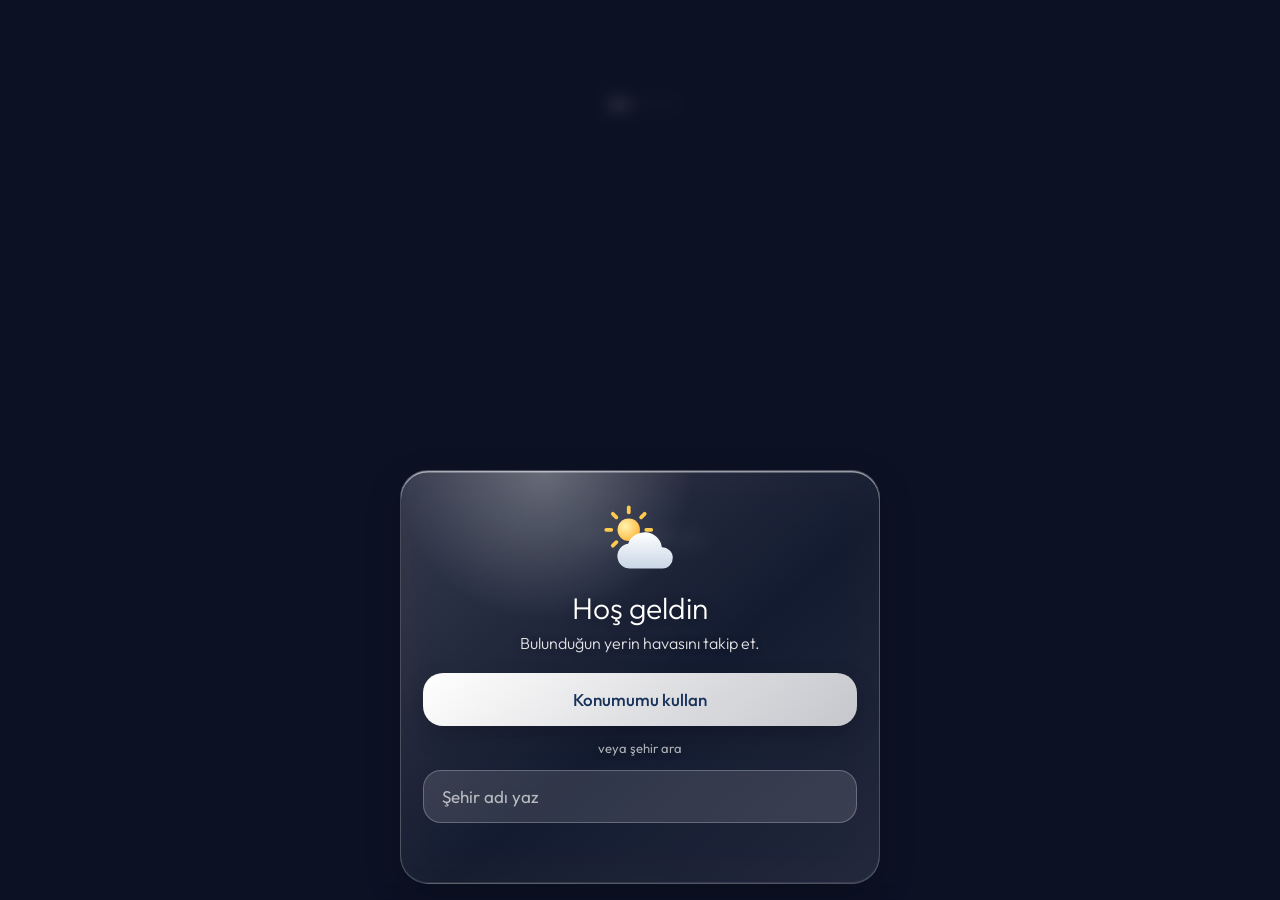
==== index.html @ 8f0933ae "Add files via upload" ====
<!DOCTYPE html>
<html lang="tr">
<head>
<meta charset="utf-8">
<meta name="viewport" content="width=device-width, initial-scale=1, viewport-fit=cover">
<title>Hava</title>
<meta name="theme-color" content="#2b7fff">
<meta name="apple-mobile-web-app-capable" content="yes">
<meta name="mobile-web-app-capable" content="yes">
<meta name="apple-mobile-web-app-status-bar-style" content="black-translucent">
<meta name="apple-mobile-web-app-title" content="Hava">
<link rel="manifest" href="manifest.webmanifest">
<link rel="icon" href="icon.svg" type="image/svg+xml">
<link rel="icon" href="icon-192.png" type="image/png" sizes="192x192">
<link rel="apple-touch-icon" href="apple-touch-icon.png">
<link rel="preconnect" href="https://fonts.googleapis.com">
<link rel="preconnect" href="https://fonts.gstatic.com" crossorigin>
<link href="https://fonts.googleapis.com/css2?family=Outfit:wght@200;300;400;500;600&display=swap" rel="stylesheet">
<style>
@property --g0{syntax:'<color>';inherits:true;initial-value:#10172a}
@property --g1{syntax:'<color>';inherits:true;initial-value:#10172a}
@property --g2{syntax:'<color>';inherits:true;initial-value:#16203a}
@property --o1{syntax:'<color>';inherits:true;initial-value:#7cc4ff}
@property --o2{syntax:'<color>';inherits:true;initial-value:#ffd27a}
@property --o3{syntax:'<color>';inherits:true;initial-value:#9b8cff}
:root{--g0:#10172a;--g1:#10172a;--g2:#16203a;--o1:#7cc4ff;--o2:#ffd27a;--o3:#9b8cff;--cl:0;--ink:#fff;--ink2:rgba(255,255,255,.88);--ink3:rgba(255,255,255,.66);transition:--g0 1.4s,--g1 1.4s,--g2 1.4s,--o1 1.4s,--o2 1.4s,--o3 1.4s}
*{box-sizing:border-box;-webkit-tap-highlight-color:transparent;margin:0}
html,body{height:100%;background:var(--g1);color:var(--ink);font-family:'Outfit',system-ui,-apple-system,'Segoe UI',sans-serif;-webkit-font-smoothing:antialiased}
body{overflow-x:hidden}
button,input{font:inherit;color:inherit}
.sky{position:fixed;inset:0;z-index:-5;background:linear-gradient(165deg,var(--g0),var(--g1) 55%,var(--g2))}
.orbs,.clouds{position:fixed;inset:0;z-index:-4;overflow:hidden;pointer-events:none}
.orb{position:absolute;border-radius:50%;opacity:.7;will-change:transform}
.orb:nth-child(1){width:60vmax;height:60vmax;left:-20vmax;top:-14vmax;background:radial-gradient(circle,var(--o1),transparent 68%);animation:d1 26s ease-in-out infinite alternate}
.orb:nth-child(2){width:44vmax;height:44vmax;right:-16vmax;top:30vh;background:radial-gradient(circle,var(--o2),transparent 68%);opacity:.45;animation:d2 32s ease-in-out infinite alternate}
.orb:nth-child(3){width:52vmax;height:52vmax;left:10vmax;bottom:-24vmax;background:radial-gradient(circle,var(--o3),transparent 68%);opacity:.5;animation:d3 38s ease-in-out infinite alternate}
@keyframes d1{to{transform:translate(18vmax,10vmax) scale(1.15)}}
@keyframes d2{to{transform:translate(-22vmax,-8vmax) scale(.85)}}
@keyframes d3{to{transform:translate(14vmax,-12vmax) scale(1.2)}}
.clouds{z-index:-3;opacity:var(--cl);transition:opacity 1.6s}
.clouds i{position:absolute;width:80vw;height:20vh;border-radius:50%;background:radial-gradient(ellipse,rgba(255,255,255,.3),transparent 70%);will-change:transform;animation:cd 40s linear infinite alternate}
.clouds i:nth-child(1){top:6vh;left:-30vw}
.clouds i:nth-child(2){top:34vh;left:30vw;animation-duration:55s;animation-direction:alternate-reverse;height:16vh}
.clouds i:nth-child(3){top:62vh;left:-20vw;animation-duration:48s}
@keyframes cd{to{transform:translateX(45vw)}}
#fx{position:fixed;inset:0;width:100%;height:100%;z-index:-2;pointer-events:none}

.glass{position:relative;border-radius:28px;background:linear-gradient(140deg,rgba(255,255,255,.18),rgba(255,255,255,.05) 55%,rgba(255,255,255,.1)),linear-gradient(rgba(10,22,46,.3),rgba(10,22,46,.3));text-shadow:0 1px 8px rgba(0,0,0,.3);
-webkit-backdrop-filter:blur(18px) saturate(140%);backdrop-filter:blur(18px) saturate(140%);border:1px solid rgba(255,255,255,.2);
box-shadow:inset 0 1.5px 0 rgba(255,255,255,.55),inset 0 -1px 0 rgba(255,255,255,.1),0 12px 36px rgba(0,0,0,.18);overflow:hidden;isolation:isolate}
.glass::before{content:"";position:absolute;inset:0;z-index:-1;pointer-events:none;border-radius:inherit;background:radial-gradient(240px circle at var(--mx,30%) var(--my,0%),rgba(255,255,255,.28),transparent 62%)}
.press{transition:transform .35s cubic-bezier(.2,1.2,.4,1)}
.press:active{transform:scale(.95)}

#app{max-width:520px;margin:0 auto;padding:calc(env(safe-area-inset-top,0px) + 14px) 16px calc(env(safe-area-inset-bottom,0px) + 28px);display:flex;flex-direction:column;gap:14px;min-height:100%}
.top{display:flex;gap:10px;align-items:center;justify-content:space-between}
.city{display:flex;align-items:center;gap:8px;padding:11px 18px;border-radius:999px;border:0;cursor:pointer;min-width:0;font-weight:500;font-size:16px}
.city span{white-space:nowrap;overflow:hidden;text-overflow:ellipsis}
.city svg,.rf svg{width:18px;height:18px;flex:none;stroke:currentColor;fill:none;stroke-width:2;stroke-linecap:round;stroke-linejoin:round}
.rf{width:46px;height:46px;border-radius:50%;border:0;display:grid;place-items:center;cursor:pointer;flex:none}
.rf.spin svg{animation:sp .9s linear infinite}
@keyframes sp{to{transform:rotate(360deg)}}
.live{display:flex;align-items:center;gap:7px;justify-content:center;font-size:13px;color:var(--ink2);font-weight:300}
.live i{width:7px;height:7px;border-radius:50%;background:#5dff9d;animation:pl 2s infinite}
@keyframes pl{0%{box-shadow:0 0 0 0 rgba(93,255,157,.7)}70%,100%{box-shadow:0 0 0 9px rgba(93,255,157,0)}}

.hero{text-align:center;padding:0 0 8px}
.hero .ic{width:150px;height:150px;margin:0 auto;filter:drop-shadow(0 16px 24px rgba(0,0,0,.22));animation:fl 7s ease-in-out infinite}
@keyframes fl{50%{transform:translateY(-9px)}}
.temp{font-size:118px;font-weight:200;line-height:.95;letter-spacing:-6px;margin-left:16px;text-shadow:0 6px 40px rgba(0,0,0,.18)}
.temp sup{font-size:50px;font-weight:300;letter-spacing:0;vertical-align:top;position:relative;top:10px}
.cond{font-size:22px;font-weight:400;margin-top:6px}
.hl{color:var(--ink2);font-weight:300;margin-top:4px;font-size:17px}

.ic{display:block}
.ic .rays{animation:sp 28s linear infinite}
.ic .cl{animation:dr 7s ease-in-out infinite alternate}
.ic .rn{animation:fall 1.1s linear infinite}
.ic .sn{animation:fall 2.4s linear infinite}
.ic .bl{animation:bl 3s steps(1) infinite}
@keyframes dr{to{transform:translateX(3px)}}
@keyframes fall{0%{transform:translateY(-5px);opacity:0}30%{opacity:1}100%{transform:translateY(9px);opacity:0}}
@keyframes bl{0%,88%{opacity:1}90%,94%{opacity:.25}}
.h .ic *,.d .ic *{animation:none!important}

.card{padding:16px 0 14px}
.card h3,.t h4{font-size:12.5px;font-weight:500;color:var(--ink2);text-transform:uppercase;letter-spacing:.6px}
.card h3{padding:0 20px 10px}
.hours{display:flex;gap:4px;overflow-x:auto;padding:0 12px 4px;scrollbar-width:none}
.hours::-webkit-scrollbar{display:none}
.h{flex:none;width:60px;padding:12px 0;border-radius:22px;text-align:center;display:flex;flex-direction:column;align-items:center;gap:5px}
.h.now{background:rgba(255,255,255,.22);box-shadow:inset 0 1px 0 rgba(255,255,255,.5)}
.h b{font-weight:400;font-size:14px;color:var(--ink2)}
.h.now b{color:#fff}
.h .ic{width:38px;height:38px}
.h span{font-size:18px;font-weight:500}
.h small{font-size:11px;color:#a8e4ff;height:13px}
.nodata{padding:6px 20px;color:var(--ink2);font-weight:300;font-size:14px}
.days{padding:0 20px}
.d{display:grid;grid-template-columns:82px 36px 30px 1fr 30px;align-items:center;gap:8px;padding:9px 0}
.d+.d{border-top:1px solid rgba(255,255,255,.14)}
.d b{font-weight:400}
.d .ic{width:36px;height:36px}
.d .lo{color:var(--ink2);text-align:right}
.d .hi{font-weight:500}
.bar{height:6px;border-radius:9px;background:rgba(255,255,255,.18);position:relative}
.bar i{position:absolute;top:0;bottom:0;border-radius:9px;background:linear-gradient(90deg,#8fe3ff,#ffd877,#ff9a6b)}
.bar u{position:absolute;top:50%;width:10px;height:10px;margin:-5px 0 0 -5px;border-radius:50%;background:#fff;box-shadow:0 0 0 2px rgba(0,0,0,.25)}
.rainp{display:block;font-size:11px;color:#a8e4ff;line-height:1}
.grid{display:grid;grid-template-columns:1fr 1fr;gap:12px}
.t{padding:16px 18px;min-height:136px;display:flex;flex-direction:column;justify-content:space-between;gap:8px}
.t strong{font-size:34px;font-weight:300;letter-spacing:-1px;line-height:1}
.t strong em{font-size:15px;font-style:normal;color:var(--ink2);margin-left:3px;letter-spacing:0}
.t p{font-size:13px;color:var(--ink2);font-weight:300;line-height:1.3}
.t .row{display:flex;justify-content:space-between;align-items:center}
.cmp{width:46px;height:46px;border-radius:50%;border:1.5px solid rgba(255,255,255,.35);display:grid;place-items:center;flex:none}
.cmp svg{width:24px;height:24px;transition:transform 1s cubic-bezier(.2,1.4,.4,1)}
.sc{height:6px;border-radius:9px;position:relative;background:linear-gradient(90deg,#6dd36d,#ffd84d,#ff9a3d,#ff5a5a,#b05aff)}
.sc u{position:absolute;top:50%;width:12px;height:12px;margin:-6px 0 0 -6px;border-radius:50%;background:#fff;box-shadow:0 0 0 2px rgba(0,0,0,.3)}
.sun2{display:flex;justify-content:space-between;align-items:flex-end;font-size:26px;font-weight:300;line-height:1.1}.sun2 p{flex:1;text-align:center;padding-bottom:3px}.t.wide{grid-column:1/-1;gap:6px}.arc{display:block;width:100%;height:auto;margin:4px 0 2px}.arc .rays{animation:sp 28s linear infinite}.pl2{animation:pl2 3s ease-in-out infinite alternate}@keyframes pl2{from{opacity:.5}to{opacity:1}}.tw{animation:tw 3s ease-in-out infinite alternate}@keyframes tw{from{opacity:.2}to{opacity:1}}.sun2 small{display:block;font-size:11px;color:var(--ink2);font-weight:400}.sun2 b{font-weight:500;font-size:14px}.rainalert{display:inline-flex;align-items:center;gap:8px;margin-top:14px;padding:9px 16px;border-radius:999px;background:rgba(255,255,255,.16);border:1px solid rgba(255,255,255,.22);font-size:14px;-webkit-backdrop-filter:blur(14px);backdrop-filter:blur(14px)}.rainalert[hidden]{display:none}.h.dayb b{color:#fff;font-weight:600}
.sun2 small{display:block;font-size:11px;color:var(--ink2);font-weight:400}
.foot{text-align:center;font-size:12px;color:var(--ink3);margin-top:4px}
.foot a{color:inherit}

#setup{position:fixed;inset:0;z-index:20;display:flex;visibility:hidden;opacity:0;transition:opacity .35s ease,visibility 0s linear .35s;align-items:flex-end;justify-content:center;padding:16px calc(16px) calc(env(safe-area-inset-bottom,0px) + 16px);background:rgba(8,12,28,.4);-webkit-backdrop-filter:blur(8px);backdrop-filter:blur(8px)}
#setup.on{visibility:visible;opacity:1;transition:opacity .35s ease}
.sheet{width:100%;max-width:480px;padding:30px 22px 22px;transform:translateY(70px) scale(.96);opacity:0;transition:transform .55s cubic-bezier(.2,1.1,.3,1),opacity .4s ease}
#setup.on .sheet{transform:none;opacity:1}
.sheet .ic{width:80px;height:80px;margin:0 auto 8px}
.sheet h1{font-size:30px;font-weight:300;text-align:center}
.sheet .sub{text-align:center;color:var(--ink2);font-weight:300;margin:6px 0 20px}
.btn{width:100%;padding:16px;border-radius:20px;border:0;font-weight:500;font-size:17px;cursor:pointer;background:linear-gradient(140deg,#fff,rgba(255,255,255,.75));color:#17325a;box-shadow:0 10px 24px rgba(0,0,0,.2)}
.or{text-align:center;color:var(--ink3);font-size:13px;margin:14px 0}
.inp{width:100%;padding:15px 18px;border-radius:18px;border:1px solid rgba(255,255,255,.25);background:rgba(255,255,255,.12);outline:none;font-size:17px}
.inp::placeholder{color:var(--ink3)}
.sg{margin-top:8px;max-height:210px;overflow:auto}
.sg button{display:block;width:100%;text-align:left;padding:13px 16px;border:0;background:none;border-radius:14px;cursor:pointer;font-size:16px}
.sg button:active{background:rgba(255,255,255,.16)}
.sg small{display:block;color:var(--ink2);font-weight:300}
.msg{min-height:20px;text-align:center;font-size:13px;color:#ffd3b0;margin-top:10px}
.close{display:block;margin:12px auto 0;background:none;border:0;color:var(--ink2);cursor:pointer;padding:6px 12px}
#toast{position:fixed;left:50%;bottom:calc(env(safe-area-inset-bottom,0px) + 22px);transform:translate(-50%,120px);padding:12px 20px;border-radius:999px;font-size:14px;z-index:30;transition:transform .5s cubic-bezier(.2,1.2,.4,1);white-space:nowrap}
#toast.on{transform:translate(-50%,0)}

.tb{display:flex;gap:8px}
.inst{margin:2px 0 12px;padding:12px 22px;border-radius:999px;border:1px solid rgba(255,255,255,.3);background:rgba(255,255,255,.16);font-size:15px;cursor:pointer}.inst[hidden]{display:none}
.mr{display:flex;justify-content:flex-end;padding:2px 14px 0}.more{width:30px;height:30px;border-radius:50%;border:0;background:rgba(255,255,255,.14);display:grid;place-items:center;cursor:pointer}.more svg{width:16px;height:16px;stroke:#fff;fill:none;stroke-width:2.4;stroke-linecap:round;stroke-linejoin:round;transition:transform .35s}.more.open svg{transform:rotate(180deg)}
.t{touch-action:manipulation;-webkit-user-select:none;user-select:none}
.t .xc,.t .chart{display:none}
.t.x{grid-column:1/-1;min-height:0;animation:xin .45s cubic-bezier(.2,1,.3,1)}
.t.x>*:not(h4):not(.xc):not(.chart){display:none}
.t.x .xc{display:grid;place-items:center}
.t.x .chart{display:flex}
.t.x h4::after{content:" · saatlik tahmin";text-transform:none;letter-spacing:0}
@keyframes xin{from{opacity:.5;transform:scaleX(.55)}}
.xc{position:absolute;top:10px;right:10px;width:32px;height:32px;border-radius:50%;border:0;background:rgba(255,255,255,.2);cursor:pointer;z-index:2}
.xc svg{width:14px;height:14px;stroke:#fff;stroke-width:2.6;stroke-linecap:round;fill:none}
.chart{gap:2px;overflow-x:auto;margin:6px -8px 0;padding-bottom:2px;scrollbar-width:none}.chart::-webkit-scrollbar{display:none}
.mc{flex:none;width:46px;padding:8px 0;border-radius:16px;text-align:center;display:flex;flex-direction:column;align-items:center;gap:4px}
.mc:first-child{background:rgba(255,255,255,.18)}
.mc b{font-weight:400;font-size:12.5px;color:var(--ink2)}.mc .mv{font-size:15px;font-weight:500}
.mb{height:72px;width:10px;border-radius:9px;background:rgba(255,255,255,.16);position:relative;overflow:hidden;margin-top:2px}
.mb i{position:absolute;left:0;right:0;bottom:0;border-radius:9px}
.mc svg{width:14px;height:14px}
.dots{display:flex;gap:0;justify-content:center;margin:-10px 0 -6px}
.dots i{box-sizing:content-box;width:7px;height:7px;border:7px solid transparent;border-radius:50%;background:rgba(255,255,255,.35);background-clip:padding-box;transition:width .35s,background .35s,opacity .35s;cursor:pointer}
.dots i.on{width:20px;border-radius:12px;background:#fff;background-clip:padding-box}
.dots i.em{opacity:.4}
.hero{touch-action:pan-y}
#app>*{transition:filter .35s ease}
.ld #app>:not(.top):not(.dots){filter:blur(7px) opacity(.5)}
.rise{opacity:0;transform:translateY(26px) scale(.97)}
.go .rise{animation:rs .9s cubic-bezier(.2,1,.3,1) forwards;animation-delay:calc(var(--i)*90ms)}
@keyframes rs{to{opacity:1;transform:none}}
@media (prefers-reduced-motion:reduce){*{animation:none!important;transition:none!important}.rise{opacity:1;transform:none}}
@media (max-width:380px){.temp{font-size:96px}.d{grid-template-columns:72px 32px 28px 1fr 28px}}
</style>
</head>
<body>
<svg width="0" height="0" style="position:absolute"><defs>
<radialGradient id="gS" cx=".35" cy=".35" r=".8"><stop offset="0" stop-color="#fff3b0"/><stop offset="1" stop-color="#ffb02e"/></radialGradient>
<linearGradient id="gC" x1="0" y1="0" x2="0" y2="1"><stop offset="0" stop-color="#fff"/><stop offset="1" stop-color="#c9d6e6"/></linearGradient>
<linearGradient id="gD" x1="0" y1="0" x2="0" y2="1"><stop offset="0" stop-color="#b4bfcf"/><stop offset="1" stop-color="#6b7a91"/></linearGradient>
<linearGradient id="gM" x1="0" y1="0" x2="1" y2="1"><stop offset="0" stop-color="#fff7d9"/><stop offset="1" stop-color="#e6cf86"/></linearGradient>
</defs></svg>
<div class="sky"></div>
<div class="orbs"><div class="orb"></div><div class="orb"></div><div class="orb"></div></div>
<div class="clouds"><i></i><i></i><i></i></div>
<canvas id="fx"></canvas>

<main id="app">
  <div class="top rise" style="--i:0">
    <button class="city glass press" id="cityBtn" aria-label="Konumu değiştir">
      <svg viewBox="0 0 24 24"><path d="M12 21s7-6.2 7-11.5A7 7 0 0 0 5 9.5C5 14.8 12 21 12 21z"/><circle cx="12" cy="9.5" r="2.5"/></svg>
      <span id="cityName">Hava</span>
    </button>
    <div class="tb"><button class="rf glass press" id="rf" aria-label="Yenile"><svg viewBox="0 0 24 24"><path d="M20 12a8 8 0 1 1-2.6-5.9"/><path d="M20 4v5h-5"/></svg></button></div>
  </div>
  <div class="live rise" style="--i:1"><span id="upd">Yükleniyor</span></div>
  <div class="dots" id="dots"></div>
  <section class="hero rise" style="--i:2">
    <div id="hIcon"></div>
    <div class="temp"><span id="temp">--</span><sup>°</sup></div>
    <div class="cond" id="cond">&nbsp;</div>
    <div class="hl" id="hl">&nbsp;</div>
    <div class="rainalert" id="rain" hidden></div>
  </section>
  <section class="glass card rise" style="--i:3"><h3>Saatlik tahmin</h3><div class="hours" id="hours"></div></section>
  <section class="glass card rise" style="--i:4"><h3 id="dayT">7 günlük tahmin</h3><div class="days" id="days"></div><div class="mr"><button class="more press" id="more" aria-label="Daha fazla gün göster"><svg viewBox="0 0 24 24"><path d="M6 9l6 6 6-6"/></svg></button></div></section>
  <section class="grid rise" style="--i:5" id="tiles"></section>
  <div class="foot"><button class="inst press" id="inst" hidden>Uygulama olarak yükle</button><br>Veri: <a href="https://open-meteo.com/" target="_blank" rel="noopener">Open-Meteo.com</a></div>
</main>

<div id="setup">
  <div class="sheet glass">
    <div id="sIcon"></div>
    <h1 id="sTitle">Hoş geldin</h1>
    <p class="sub" id="sSub">Bulunduğun yerin havasını takip et.</p>
    <button class="btn press" id="geoBtn">Konumumu kullan</button>
    <div class="or" id="sOr">veya şehir ara</div>
    <input class="inp" id="q" placeholder="Şehir adı yaz" autocomplete="off">
    <div class="sg" id="sg"></div>
    <div class="msg" id="msg"></div>
    <button class="close" id="delBtn" style="display:none;color:#ffb3a0">Bu şehri kaldır</button>
    <button class="close" id="closeBtn" style="display:none">Vazgeç</button>
  </div>
</div>
<div id="toast" class="glass"></div>

<script>
const tmo=ms=>typeof AbortSignal!=='undefined'&&AbortSignal.timeout?AbortSignal.timeout(ms):undefined;
const esc=s=>String(s==null?'':s).replace(/[&<>"']/g,m=>({'&':'&amp;','<':'&lt;','>':'&gt;','"':'&quot;',"'":'&#39;'}[m]));
/* ---------- Veri: doğrudan Open-Meteo (sunucu yok) ---------- */
const WMO={0:[1000,'Açık'],1:[1000,'Çoğunlukla açık'],2:[1003,'Parçalı bulutlu'],3:[1009,'Kapalı'],45:[1135,'Sisli'],48:[1147,'Kırağılı sis'],51:[1153,'Hafif çisenti'],53:[1153,'Çisenti'],55:[1153,'Yoğun çisenti'],56:[1168,'Donan çisenti'],57:[1168,'Donan çisenti'],61:[1183,'Hafif yağmur'],63:[1189,'Yağmur'],65:[1195,'Şiddetli yağmur'],66:[1198,'Donan yağmur'],67:[1198,'Donan yağmur'],71:[1213,'Hafif kar'],73:[1219,'Kar'],75:[1225,'Yoğun kar'],77:[1213,'Kar taneleri'],80:[1240,'Sağanak'],81:[1243,'Sağanak'],82:[1246,'Şiddetli sağanak'],85:[1255,'Kar sağanağı'],86:[1258,'Kar sağanağı'],95:[1087,'Gök gürültülü fırtına'],96:[1276,'Dolulu fırtına'],99:[1276,'Dolulu fırtına']};
const wcond = c => { const w = WMO[c] || [1009, 'Bilinmiyor']; return { code: w[0], text: w[1], icon: '' }; };
const DIRS = ['K','KKD','KD','DKD','D','DGD','GD','GGD','G','GGB','GB','BGB','B','BKB','KB','KKB'];

async function fetchWeather(q) {
  const [la, lo] = String(q).split(',').map(Number);
  if (!Number.isFinite(la) || !Number.isFinite(lo) || Math.abs(la) > 90 || Math.abs(lo) > 180) throw new Error('Geçersiz konum');
  const u =
    `https://api.open-meteo.com/v1/forecast?latitude=${la}&longitude=${lo}` +
    `&timezone=auto&forecast_days=14&wind_speed_unit=kmh` +
    `&current=temperature_2m,relative_humidity_2m,apparent_temperature,is_day,weather_code,surface_pressure,wind_speed_10m,wind_direction_10m,wind_gusts_10m,cloud_cover,visibility,uv_index` +
    `&hourly=temperature_2m,weather_code,is_day,precipitation_probability,apparent_temperature,relative_humidity_2m,wind_speed_10m,wind_direction_10m,uv_index,visibility,surface_pressure,cloud_cover` +
    `&daily=weather_code,temperature_2m_max,temperature_2m_min,sunrise,sunset,moonrise,moonset,moon_phase,precipitation_probability_max`;

  const r = await fetch(u, { signal: tmo(15000) });
  if (!r.ok) throw new Error('Open-Meteo ' + r.status);
  const j = await r.json();
  if (!j.current || !j.hourly || !j.daily) throw new Error('Open-Meteo eksik veri döndürdü');

  let aq = null, aqH = [];
  try {
    const a = await (await fetch(
      `https://air-quality-api.open-meteo.com/v1/air-quality?latitude=${la}&longitude=${lo}&current=us_aqi&hourly=us_aqi&forecast_days=4&timezone=auto`,
      { signal: tmo(8000) }
    )).json();
    const epa = v => Number.isFinite(v) ? (v <= 50 ? 1 : v <= 100 ? 2 : v <= 150 ? 3 : v <= 200 ? 4 : v <= 300 ? 5 : 6) : null;
    aq = epa(a?.current?.us_aqi);
    aqH = (a?.hourly?.us_aqi || []).slice(0, 96).map(epa);
  } catch {}

  const c = j.current, H = j.hourly, D = j.daily;
  const n = x => Number.isFinite(Number(x)) ? Number(x) : 0;
  const T = n(c.temperature_2m), RH = n(c.relative_humidity_2m);
  const g = Math.log(Math.max(RH, 1) / 100) + 17.62 * T / (243.12 + T);
  const dew = 243.12 * g / (17.62 - g);
  const wd = n(c.wind_direction_10m);
  const lt = String(c.time || '').replace('T', ' ');

  const r1 = x => Math.round(n(x) * 10) / 10;
  const sl = arr => (arr || []).slice(0, 96);
  const metrics = {
    start: String(H.time[0]).replace('T', ' '),
    feels: sl(H.apparent_temperature).map(r1),
    hum: sl(H.relative_humidity_2m).map(x => Math.round(n(x))),
    wind: sl(H.wind_speed_10m).map(x => Math.round(n(x))),
    wdir: sl(H.wind_direction_10m).map(x => Math.round(n(x))),
    uv: sl(H.uv_index).map(r1),
    vis: sl(H.visibility).map(x => Math.round(n(x) / 100) / 10),
    pres: sl(H.surface_pressure).map(x => Math.round(n(x))),
    cloud: sl(H.cloud_cover).map(x => Math.round(n(x))),
    aqi: aqH
  };

  return {
    ver: 7,
    metrics,
    location: { name: 'Konum', country: '', localtime: lt },
    current: {
      last_updated: lt,
      temp_c: T,
      feelslike_c: n(c.apparent_temperature),
      humidity: RH,
      cloud: n(c.cloud_cover),
      dewpoint_c: Math.round(dew * 10) / 10,
      wind_kph: n(c.wind_speed_10m),
      gust_kph: n(c.wind_gusts_10m),
      wind_dir: DIRS[Math.round(wd / 22.5) % 16],
      wind_degree: wd,
      uv: n(c.uv_index),
      vis_km: Math.round(n(c.visibility) / 100) / 10,
      pressure_mb: Math.round(n(c.surface_pressure)),
      is_day: c.is_day === 1 ? 1 : 0,
      condition: wcond(c.weather_code),
      air_quality: { 'us-epa-index': aq }
    },
    forecast: {
      forecastday: D.time.map((d, i) => ({
        date: d,
        day: {
          maxtemp_c: n(D.temperature_2m_max[i]),
          mintemp_c: n(D.temperature_2m_min[i]),
          rain: n(D.precipitation_probability_max[i]),
          condition: wcond(D.weather_code[i])
        },
        astro: {
          sunrise: D.sunrise[i] || null,
          sunset: D.sunset[i] || null,
          moonrise: D.moonrise?.[i] || null,
          moonset: D.moonset?.[i] || null,
          moon_phase: D.moon_phase?.[i] ?? null
        },
        hour: i >= 4 ? [] : H.time.slice(i * 24, i * 24 + 24).map((t, k) => ({
          time: t.replace('T', ' '),
          temp_c: n(H.temperature_2m[i * 24 + k]),
          is_day: H.is_day[i * 24 + k] === 1 ? 1 : 0,
          condition: { code: wcond(H.weather_code[i * 24 + k]).code },
          chance_of_rain: n(H.precipitation_probability[i * 24 + k])
        }))
      }))
    }
  };
}


const $=id=>document.getElementById(id);
const LS={get:k=>{try{return localStorage.getItem(k)}catch(e){return null}},set:(k,v)=>{try{localStorage.setItem(k,v)}catch(e){}}};
let cities=(()=>{let a=JSON.parse(LS.get('w_cities')||'null');if(!Array.isArray(a)){const o=JSON.parse(LS.get('w_loc')||'null');a=o?[o]:[]}return a.filter(Boolean).slice(0,3)})(),ci=0,loc=cities[0]||null,timer=null,fetching=false,lastTemp=null,firstRender=true,lastJson='';

/* ---------- Animasyonlu SVG ikonlar (internet gerektirmez) ---------- */
const SUN=(x,y,r)=>{let s='';for(let i=0;i<8;i++){const a=i*Math.PI/4,c=Math.cos(a),n=Math.sin(a);s+=`<line x1="${x+c*(r+5)}" y1="${y+n*(r+5)}" x2="${x+c*(r+9)}" y2="${y+n*(r+9)}"/>`}
 return `<g class="rays" style="transform-origin:${x}px ${y}px" stroke="#ffc94d" stroke-width="3" stroke-linecap="round">${s}</g><circle cx="${x}" cy="${y}" r="${r}" fill="url(#gS)"/>`};
const MOON='<path d="M38 10a20 20 0 1 0 14 30 16 16 0 0 1-14-30z" fill="url(#gM)"/>';
const CL=(f='gC',t='')=>`<g transform="${t}"><path class="cl" d="M20 48a10 10 0 0 1-1.5-19.9A14 14 0 0 1 45.5 31 8.5 8.5 0 0 1 46 48z" fill="url(#${f})"/></g>`;
const drops=[0,1,2].map(i=>`<line class="rn" style="animation-delay:${i*.35}s" x1="${24+i*8}" y1="50" x2="${22+i*8}" y2="57" stroke="#7cc4ff" stroke-width="3" stroke-linecap="round"/>`).join('');
const flakes=[0,1,2].map(i=>`<circle class="sn" style="animation-delay:${i*.8}s" cx="${24+i*8}" cy="54" r="2.2" fill="#fff"/>`).join('');
function ic(kind,day){
  let b;
  switch(kind){
    case'clear':b=day?SUN(32,32,12):MOON;break;
    case'partly':b=(day?SUN(23,23,9):'<g transform="translate(-3 -3) scale(.8)">'+MOON+'</g>')+CL('gC','translate(4 6)');break;
    case'fog':b=CL('gC','translate(0 -4)')+[0,1,2].map(i=>`<line x1="${16+i*3}" y1="${46+i*6}" x2="${48-i*3}" y2="${46+i*6}" stroke="#fff" stroke-opacity=".8" stroke-width="3" stroke-linecap="round"/>`).join('');break;
    case'rain':b=CL('gD','translate(0 -6)')+drops;break;
    case'snow':b=CL('gC','translate(0 -6)')+flakes;break;
    case'storm':b=CL('gD','translate(0 -8)')+'<polygon class="bl" points="35,40 27,53 33,53 29,62 41,47 34,47" fill="#ffd84d"/>';break;
    default:b=CL('gD','translate(7 -6) scale(.8)')+CL('gC','translate(0 2)');
  }
  return `<svg class="ic" viewBox="0 0 64 64">${b}</svg>`;
}
const SET=a=>new Set(a);
const C_FOG=SET([1030,1135,1147]),C_STORM=SET([1087,1273,1276,1279,1282]);
const C_SNOW=SET([1066,1114,1117,1210,1213,1216,1219,1222,1225,1255,1258,1237,1261,1264,1204,1207,1069,1072,1168,1171]);
const C_RAIN=SET([1063,1150,1153,1180,1183,1186,1189,1192,1195,1198,1201,1240,1243,1246,1249,1252]);
function kindOf(code){return C_STORM.has(code)?'storm':C_SNOW.has(code)?'snow':C_RAIN.has(code)?'rain':C_FOG.has(code)?'fog':code===1000?'clear':code===1003?'partly':'cloud'}
$('sIcon').innerHTML=ic('partly',1);

/* ---------- Temalar ---------- */
const THEMES={
 'clear-day':{g:['#1558d6','#3b94f0','#82c3f7'],o:['#7cc4ff','#ffd27a','#9bd0ff'],tc:'#1558d6',fx:'none',cl:.25},
 'clear-night':{g:['#050818','#141a47','#3a2d6b'],o:['#4b5bd6','#7a4fc2','#2a6fb0'],tc:'#101436',fx:'stars',cl:0},
 'cloud-day':{g:['#3d566f','#5f7b97','#8aa3bb'],o:['#a9c2d9','#e5edf4','#7d9bb7'],tc:'#3d566f',fx:'none',cl:.9},
 'cloud-night':{g:['#151d29','#27364a','#43556b'],o:['#4a6a8c','#3a4f6a','#6a7fa0'],tc:'#1c2735',fx:'stars',cl:.4},
 'rain':{g:['#1f3042','#38536d','#5d7e99'],o:['#4a82b0','#6a90ad','#3a6288'],tc:'#2a4057',fx:'rain',cl:.6},
 'storm':{g:['#100f1b','#27263f','#4a4066'],o:['#5a4a9c','#3a3f7a','#7a5a9c'],tc:'#1a1928',fx:'storm',cl:.5},
 'snow':{g:['#566f8c','#7c97b4','#a7bdd3'],o:['#d5e6f7','#ffffff','#9fbad6'],tc:'#566f8c',fx:'snow',cl:.8},
 'fog':{g:['#4d5a63','#6f7d86','#97a4ac'],o:['#b4bfc5','#dde3e6','#8e9aa1'],tc:'#4d5a63',fx:'fog',cl:1}
};
function themeOf(code,day){
  const k=kindOf(code);
  if(k==='storm'||k==='snow'||k==='rain'||k==='fog')return k;
  if(k==='cloud')return day?'cloud-day':'cloud-night';
  return day?'clear-day':'clear-night';
}
let curTheme='';
function setTheme(t){
  if(t===curTheme)return;curTheme=t;
  const T=THEMES[t],r=document.documentElement.style;
  r.setProperty('--o1',T.o[0]);r.setProperty('--o2',T.o[1]);r.setProperty('--o3',T.o[2]);r.setProperty('--cl',T.cl);r.setProperty('--g0',T.g[0]);r.setProperty('--g1',T.g[1]);r.setProperty('--g2',T.g[2]);
  document.querySelector('meta[name=theme-color]').content=T.tc;setFx(T.fx);
}

/* ---------- Parçacıklar ---------- */
const cv=$('fx'),cx=cv.getContext('2d');let W=0,H=0,P=[],mode='none',flash=0,tk=0;
const reduce=matchMedia('(prefers-reduced-motion:reduce)').matches;
function size(){const d=Math.min(devicePixelRatio||1,2);W=innerWidth;H=innerHeight;cv.width=W*d;cv.height=H*d;cx.setTransform(d,0,0,d,0,0)}
addEventListener('resize',size);size();
function setFx(m){
  mode=m;P=[];const n={rain:110,storm:190,snow:80,stars:70}[m]||0;
  for(let i=0;i<n;i++){
    if(m==='snow')P.push({x:Math.random()*W,y:Math.random()*H,r:1.5+Math.random()*3,v:.4+Math.random(),s:Math.random()*6});
    else if(m==='stars')P.push({x:Math.random()*W,y:Math.random()*H*.7,r:.5+Math.random()*1.5,s:Math.random()*6});
    else P.push({x:Math.random()*W,y:Math.random()*H,l:12+Math.random()*16,v:(m==='storm'?16:11)+Math.random()*7});
  }
}
(function loop(){
  requestAnimationFrame(loop);tk+=.016;cx.clearRect(0,0,W,H);if(reduce||!P.length)return;
  if(mode==='rain'||mode==='storm'){
    cx.strokeStyle='rgba(210,230,255,.45)';cx.lineWidth=1.2;cx.beginPath();
    for(const p of P){cx.moveTo(p.x,p.y);cx.lineTo(p.x-p.l*.18,p.y+p.l);p.y+=p.v;p.x-=p.v*.18;if(p.y>H){p.y=-20;p.x=Math.random()*(W+60)}}
    cx.stroke();
    if(mode==='storm'){if(Math.random()<.004)flash=.5;if(flash>0){cx.fillStyle=`rgba(220,230,255,${flash})`;cx.fillRect(0,0,W,H);flash-=.03}}
  }else if(mode==='snow'){
    cx.fillStyle='rgba(255,255,255,.85)';
    for(const p of P){cx.beginPath();cx.arc(p.x+Math.sin(tk+p.s)*14,p.y,p.r,0,6.3);cx.fill();p.y+=p.v;if(p.y>H+6){p.y=-8;p.x=Math.random()*W}}
  }else if(mode==='stars'){
    for(const p of P){cx.fillStyle=`rgba(255,255,255,${.35+.6*Math.abs(Math.sin(tk*.9+p.s))})`;cx.beginPath();cx.arc(p.x,p.y,p.r,0,6.3);cx.fill()}
  }
})();
function spec(e){const t=e.target.closest&&e.target.closest('.glass');if(!t)return;const r=t.getBoundingClientRect();t.style.setProperty('--mx',(e.clientX-r.left)+'px');t.style.setProperty('--my',(e.clientY-r.top)+'px')}
addEventListener('pointermove',spec,{passive:true});addEventListener('pointerdown',spec,{passive:true});

/* ---------- Veri ---------- */
const uvT=u=>u<3?'Düşük':u<6?'Orta':u<8?'Yüksek':u<11?'Çok yüksek':'Aşırı';
const aqT=i=>['','İyi','Orta','Hassaslar için riskli','Sağlıksız','Çok sağlıksız','Tehlikeli'][i]||'';
const hhmm=s=>s?String(s).slice(-5):'--:--';
const key=s=>{const m=String(s||'').match(/(\d+)-(\d+)-(\d+)\D+(\d+)/);return m?m[1]+m[2].padStart(2,'0')+m[3].padStart(2,'0')+m[4].padStart(2,'0'):''};
const dn=t=>new Date(String(t).slice(0,10)+'T12:00').toLocaleDateString('tr-TR',{weekday:'short'});
const t24=s=>{const iso=/T(\d+):(\d+)/.exec(s||'');if(iso)return iso[1].padStart(2,'0')+':'+iso[2];const m=/(\d+):(\d+)\s*(AM|PM)/i.exec(s||'');if(!m)return '—';let h=+m[1]%12;if(/pm/i.test(m[3]))h+=12;return String(h).padStart(2,'0')+':'+m[2]};
const num=v=>Number.isFinite(Number(v))?Number(v):null;
function toast(t){const e=$('toast');e.textContent=t;e.classList.add('on');clearTimeout(toast.t);toast.t=setTimeout(()=>e.classList.remove('on'),3200)}

async function nameOf(la,lo){
  try{
    const r=await fetch(`https://api.bigdatacloud.net/data/reverse-geocode-client?latitude=${la}&longitude=${lo}&localityLanguage=tr`);
    const j=await r.json();
    const a=[j.locality,j.city].filter((x,i,s)=>x&&s.indexOf(x)===i);
    return a.slice(0,2).join(', ')||null;
  }catch(e){return null}
}
const age=i=>Date.now()-(+LS.get('w_t'+i)||0);
async function load(){
  if(!loc||fetching)return;fetching=true;const my=loc,idx=ci;$('rf').classList.add('spin');
  try{
    const d=await fetchWeather(my.q);
    LS.set('w_cache'+idx,JSON.stringify(d));LS.set('w_t'+idx,String(Date.now()));
    if(loc===my)render(d);
  }catch(e){
    toast(navigator.onLine?'Veri alınamadı: '+(e&&e.message||'bilinmeyen hata'):'Çevrimdışısın, son veri gösteriliyor');
    if(loc===my&&firstRender){const c=LS.get('w_cache'+idx);if(c)try{render(JSON.parse(c),true)}catch(_){}}
  }finally{fetching=false;setTimeout(()=>$('rf').classList.remove('spin'),500)}
}
function syncOthers(){
  cities.forEach((c,i)=>{
    if(!c||i===ci||age(i)<600000)return;
    fetchWeather(c.q).then(d=>{if(cities[i]!==c)return;LS.set('w_cache'+i,JSON.stringify(d));LS.set('w_t'+i,String(Date.now()))}).catch(()=>{});
  });
}
function countTo(el,to){
  const from=lastTemp===null?to:lastTemp;lastTemp=to;
  if(reduce||from===to){el.textContent=to;return}
  const t0=performance.now();(function s(t){const k=Math.min((t-t0)/700,1),e=1-Math.pow(1-k,3);el.textContent=Math.round(from+(to-from)*e);if(k<1)requestAnimationFrame(s)})(t0);
}
const mix=(a,b,t)=>a.map((v,i)=>Math.round(v+(b[i]-v)*t));
const STARS=[[22,16,1.4],[58,38,1],[96,12,1.2],[140,30,1],[188,14,1.5],[226,34,1],[262,18,1.3],[40,64,1],[252,60,1.1],[120,54,.9],[206,56,1]];
const PTH='M20 90A130 64 0 0 1 280 90';
function scene(top,bot,gc,stars,inner){
  const st=stars?STARS.map((s,i)=>`<circle class="tw" style="animation-delay:${(i*.45).toFixed(2)}s" cx="${s[0]}" cy="${s[1]}" r="${s[2]}" fill="#fff"/>`).join(''):'';
  return `<svg class="arc" viewBox="0 0 300 120"><defs><linearGradient id="sk" x1="0" y1="0" x2="0" y2="1"><stop offset="0" stop-color="rgb(${top})"/><stop offset="1" stop-color="rgb(${bot})"/></linearGradient><radialGradient id="gl"><stop offset="0" stop-color="${gc}" stop-opacity=".85"/><stop offset="1" stop-color="${gc}" stop-opacity="0"/></radialGradient></defs><rect width="300" height="120" rx="18" fill="url(#sk)"/>${st}${inner}<path d="M0 94Q50 86 100 92T200 91T300 89V120H0Z" fill="rgba(4,12,30,.4)"/></svg>`;
}
function sunTile(a,lt){
  const pm=s=>{const m=/T(\d+):(\d+)/.exec(s||'');return m?+m[1]*60+ +m[2]:null};
  const sr=pm(a.sunrise),ss=pm(a.sunset),m=/(\d+):(\d+)\s*$/.exec(lt||''),now=m?+m[1]*60+ +m[2]:null;
  if(sr===null||ss===null||now===null)return '';
  const f=(now-sr)/(ss-sr),up=f>=0&&f<=1,k=Math.min(Math.max(f,0),1),e=Math.sin(Math.PI*k);
  const fm=x=>{const h=Math.floor(x/60),mm=x%60;return (h?h+' sa ':'')+mm+' dk'};
  const x=150-130*Math.cos(Math.PI*k),y=90-64*e,w=up?Math.min(Math.max(1-Math.sqrt(e),0),1):1;
  const top=up?mix([40,120,230],[58,52,122],w):[8,12,40],bot=up?mix([140,205,255],[255,150,90],w):[38,48,110];
  const msg=up?`Batışa ${fm(ss-now)} kaldı`:now<sr?`Doğuşa ${fm(sr-now)} kaldı`:'Güneş battı';
  const inner=`<path d="${PTH}" fill="none" stroke="rgba(255,255,255,.35)" stroke-width="2" stroke-dasharray="2 7" stroke-linecap="round"/>`+(up?`<path d="${PTH}" pathLength="100" fill="none" stroke="#ffd877" stroke-width="3.5" stroke-linecap="round" stroke-dasharray="${f*100} 100"/><line x1="${x}" y1="${y}" x2="${x}" y2="90" stroke="rgba(255,255,255,.35)" stroke-width="1.5" stroke-dasharray="2 4"/><circle cx="${x}" cy="90" r="2.5" fill="rgba(255,255,255,.7)"/><circle class="pl2" cx="${x}" cy="${y}" r="32" fill="url(#gl)"/>${SUN(x,y,12)}`:'');
  return `<div class="t wide glass press"><h4>Gün doğumu ve batımı</h4>${scene(top,bot,'#ffd877',!up,inner)}<div class="sun2"><div>${t24(a.sunrise)}<small>Doğuş</small></div><p><b>${msg}</b><br><small>${up?`Yükseklik %${Math.round(e*100)} · `:''}Gün ${fm(ss-sr)}</small></p><div>${t24(a.sunset)}<small>Batış</small></div></div></div>`;
}
/* ---------- Saatlik metrik detayı (kutucuğa çift dokun) ---------- */
const MK={'Hissedilen':'feels','Nem':'hum','Rüzgar':'wind','UV indeksi':'uv','Görüş':'vis','Basınç':'pres','Bulutluluk':'cloud','Hava kalitesi':'aqi'};
const CFG={feels:{f:v=>Math.round(v)+'°'},hum:{f:v=>v+'%',lo:0,hi:100},wind:{f:v=>v,lo:0,hiMin:30},uv:{f:v=>Math.round(v),lo:0,hi:11,col:11},vis:{f:v=>v>=10?Math.round(v):v,lo:0},pres:{f:v=>v},cloud:{f:v=>v+'%',lo:0,hi:100},aqi:{f:v=>v,lo:0,hi:6,col:6}};
const scol=f=>f<.2?'#5fd068':f<.4?'#ffd84d':f<.6?'#ff9a3d':f<.8?'#ff5a5a':'#b05aff';
let xm=null,tapT=0,tapK='';
function buildChart(k){
  const M=DD&&DD.metrics,c=CFG[k];if(!M||!M[k]||!M[k].length)return '<p class="nodata">Saatlik veri yok.</p>';
  const d0=Date.parse(String(M.start).replace(' ','T')),dn=Date.parse(String(DD.location.localtime).replace(' ','T'));
  const i0=Math.max(0,Math.floor((dn-d0)/36e5)),vals=M[k].slice(i0,i0+72);if(!vals.length)return '<p class="nodata">Saatlik veri yok.</p>';
  const ok=vals.filter(v=>v!=null),mn=Math.min(...ok),mx=Math.max(...ok);
  const lo=c.lo!==undefined?c.lo:mn,hi=c.hi!==undefined?c.hi:Math.max(mx,c.hiMin||0),rg=(hi-lo)||1,zb=c.lo!==undefined;
  return vals.map((v,j)=>{
    const t=new Date(d0+(i0+j)*36e5),hr=t.getHours();
    const lb=j===0?'Şimdi':hr===0?t.toLocaleDateString('tr-TR',{weekday:'short'}):String(hr).padStart(2,'0');
    const p=v==null?0:Math.round((zb?.06+.94*(v-lo)/rg:.15+.85*(v-lo)/rg)*100);
    const bg=c.col?scol(Math.min(Math.max((v-lo)/rg,0),1)):'linear-gradient(#cfeeff,#6db8ff)';
    const ar=k==='wind'&&M.wdir?`<svg viewBox="0 0 24 24" fill="none" stroke="#fff" stroke-width="2.4" stroke-linecap="round" stroke-linejoin="round" style="transform:rotate(${(M.wdir[i0+j]||0)+180}deg)"><path d="M12 20V5M6 11l6-6 6 6"/></svg>`:'';
    return `<div class="mc"><b>${lb}</b><span class="mv">${v==null?'—':c.f(v)}</span><div class="mb"><i style="height:${Math.min(Math.max(p,0),100)}%;background:${bg}"></i></div>${ar}</div>`}).join('');
}
function openX(k,quiet){
  const L=[...document.querySelectorAll('#tiles .t[data-m]')],i=L.findIndex(e=>e.dataset.m===k);if(i<0)return;
  L.forEach(e=>{e.classList.remove('x');e.style.display=''});
  const t=L[i];xm=k;if(L[i^1])L[i^1].style.display='none';
  t.style.transformOrigin=i%2?'right center':'left center';
  t.querySelector('.chart').innerHTML=buildChart(k);t.classList.add('x');
  t.style.animation=quiet?'none':'';if(!quiet)t.scrollIntoView({block:'nearest',behavior:'smooth'});
}
function closeX(now){
  const t=document.querySelector('#tiles .t.x');xm=null;
  const fin=()=>{document.querySelectorAll('#tiles .t[data-m]').forEach(e=>{e.classList.remove('x');e.style.display='';e.style.animation='';if(!now&&!reduce)e.animate([{opacity:0,transform:'scale(.92)'},{opacity:1,transform:'none'}],{duration:350,easing:'cubic-bezier(.2,1,.3,1)'})})};
  if(!t||reduce||now){fin();return}
  t.style.animation='none';
  t.animate([{opacity:1,transform:'none'},{opacity:.3,transform:'scaleX(.6)'}],{duration:220,easing:'ease-in'}).onfinish=fin;
}
$('tiles').addEventListener('click',e=>{
  if(e.target.closest('.xc')){closeX();return}
  const t=e.target.closest('.t[data-m]');if(!t||t.classList.contains('x')||!t.dataset.m)return;
  const n=Date.now();
  if(tapK===t.dataset.m&&n-tapT<400){openX(t.dataset.m);tapT=0}else{tapK=t.dataset.m;tapT=n}
});

/* ---------- 7 / 14 günlük liste ---------- */
let DD=null,exp=false,xt;
function drawDays(){
  if(!DD)return;const c=DD.current,f=DD.forecast.forecastday;
  $('dayT').textContent=exp?'14 günlük tahmin':'7 günlük tahmin';
  const fd=f.slice(0,exp?14:7);
  const temps=fd.flatMap(x=>[x.day.mintemp_c,x.day.maxtemp_c]).filter(Number.isFinite);
  const mn=Math.min(...temps),mx=Math.max(...temps),rg=(mx-mn)||1;
  $('days').innerHTML=fd.map((x,i)=>{
    const nm=i===0?'Bugün':new Date(x.date+'T12:00').toLocaleDateString('tr-TR',{weekday:'long'});
    const a=(x.day.mintemp_c-mn)/rg*100,b=Math.max((x.day.maxtemp_c-mn)/rg*100,a+10);
    const rp=x.day.rain??Math.max(0,...(x.hour||[]).map(h=>h.chance_of_rain||0));
    const sub=[exp&&new Date(x.date+'T12:00').toLocaleDateString('tr-TR',{day:'numeric',month:'short'}),rp>=20&&`%${rp} yağış`].filter(Boolean).join(' · ');
    const dot=i===0?`<u style="left:${Math.min(Math.max((c.temp_c-mn)/rg*100,0),100)}%"></u>`:'';
    return `<div class="d"><b>${nm}${sub?`<span class="rainp">${sub}</span>`:''}</b>${ic(kindOf(x.day.condition&&x.day.condition.code),1)}<span class="lo">${Math.round(x.day.mintemp_c)}°</span><div class="bar"><i style="left:${a}%;right:${100-b}%"></i>${dot}</div><span class="hi">${Math.round(x.day.maxtemp_c)}°</span></div>`}).join('');
}
function setExp(v){
  exp=v;$('more').classList.toggle('open',v);
  const el=$('days'),h0=el.offsetHeight,n0=el.children.length;drawDays();
  if(!reduce){
    const h1=el.offsetHeight;el.style.overflow='hidden';
    el.animate([{height:h0+'px'},{height:h1+'px'}],{duration:480,easing:'cubic-bezier(.2,1,.3,1)'}).onfinish=()=>{el.style.overflow=''};
    [...el.children].slice(n0).forEach((r,i)=>r.animate([{opacity:0,transform:'translateY(-10px)'},{opacity:1,transform:'none'}],{duration:420,delay:i*40,easing:'ease-out',fill:'backwards'}));
  }
  armX();
}
function armX(){clearTimeout(xt);if(exp)xt=setTimeout(()=>setExp(false),60000)}
['pointerdown','touchmove','scroll'].forEach(e=>addEventListener(e,armX,{passive:true}));
$('more').onclick=()=>setExp(!exp);

function phaseG(p){
  const r=15,pw=p<.5?p:1-p,c=Math.cos(2*Math.PI*pw),rx=Math.abs(c)*r,sw=c>0?0:1;
  return `<circle cx="20" cy="20" r="15" fill="rgba(255,255,255,.2)"/><path d="M20 5A15 15 0 0 1 20 35A${rx.toFixed(2)} 15 0 0 ${sw} 20 5z" fill="#f3efd2" ${p>.5?'transform="translate(40 0) scale(-1 1)"':''}/>`;
}
const phaseIc=p=>`<svg viewBox="0 0 40 40" width="30" height="30">${phaseG(p)}</svg>`;
function skyTile(f,lt){
  const a=f[0].astro||{},mm=s=>{const m=/T(\d+):(\d+)/.exec(s||'');return m?+m[1]*60+ +m[2]:null};
  const sr=mm(a.sunrise),ss=mm(a.sunset),n=/(\d+):(\d+)\s*$/.exec(lt||''),now=n?+n[1]*60+ +n[2]:null;
  if(sr!==null&&ss!==null&&now!==null&&now>=sr&&now<=ss)return sunTile(a,lt);
  return moonTile(f,lt)||sunTile(a,lt);
}
function moonTile(f,lt){
  const ev=[];f.slice(0,4).forEach(x=>{const a=x.astro||{};if(a.moonrise)ev.push([Date.parse(a.moonrise),1]);if(a.moonset)ev.push([Date.parse(a.moonset),0])});
  ev.sort((p,q)=>p[0]-q[0]);
  const now=Date.parse(String(lt).replace(' ','T'));if(!ev.length||isNaN(now))return '';
  let pi=-1;ev.forEach((e,i)=>{if(e[0]<=now)pi=i});
  const pv=ev[pi],nx=ev[pi+1],up=pv?pv[1]===1:!!(nx&&nx[1]===0);
  let rise=null,set=null;
  if(up){set=nx?nx[0]:null;rise=pv?pv[0]:(set?set-12*36e5:null)}
  else{rise=nx&&nx[1]===1?nx[0]:null;const s2=ev[pi+2];set=s2&&s2[1]===0?s2[0]:null}
  const fr=up&&rise&&set?Math.min(Math.max((now-rise)/(set-rise),0),1):null;
  const fm=ms=>{const x=Math.round(ms/6e4),h=Math.floor(x/60),m=x%60;return (h?h+' sa ':'')+m+' dk'};
  const tm=ms=>{if(!ms)return '—';const d=new Date(ms);return String(d.getHours()).padStart(2,'0')+':'+String(d.getMinutes()).padStart(2,'0')};
  const msg=up?(set?`Ay batışına ${fm(set-now)} kaldı`:'Ay gökyüzünde'):(rise?`Ay doğuşuna ${fm(rise-now)} kaldı`:'Ay görünmüyor');
  const p=num((f[0].astro||{}).moon_phase),P='M20 88A130 72 0 0 1 280 88';
  let nm='',il='';
  if(p!==null){nm=p<.03||p>.97?'Yeni ay':p<.22?'Büyüyen hilal':p<.28?'İlk dördün':p<.47?'Büyüyen ay':p<.53?'Dolunay':p<.72?'Küçülen ay':p<.78?'Son dördün':'Küçülen hilal';il=Math.round((1-Math.cos(2*Math.PI*p))/2*100)}
  const k=fr===null?0:fr,x=150-130*Math.cos(Math.PI*k),y=90-64*Math.sin(Math.PI*k);
  const mk=(cx,cy,o)=>p!==null?`<g opacity="${o}" transform="translate(${cx-20} ${cy-20})">${phaseG(p)}</g>`:`<circle cx="${cx}" cy="${cy}" r="10" fill="#f3efd2" opacity="${o}"/>`;
  const inner=`<path d="${PTH}" fill="none" stroke="rgba(255,255,255,.3)" stroke-width="2" stroke-dasharray="2 7" stroke-linecap="round"/>`+
    (fr!==null?`<path d="${PTH}" pathLength="100" fill="none" stroke="#b9c6ff" stroke-width="3.5" stroke-linecap="round" stroke-dasharray="${fr*100} 100"/><line x1="${x}" y1="${y}" x2="${x}" y2="90" stroke="rgba(255,255,255,.35)" stroke-width="1.5" stroke-dasharray="2 4"/><circle cx="${x}" cy="90" r="2.5" fill="rgba(255,255,255,.7)"/><circle class="pl2" cx="${x}" cy="${y}" r="34" fill="url(#gl)"/>${mk(x,y,1)}`:(!up&&rise?mk(20,90,.45):''));
  return `<div class="t wide glass press"><h4>Ay doğuşu ve batışı</h4>${scene([8,12,40],[38,48,110],'#cfd8ff',true,inner)}<div class="sun2"><div>${tm(rise)}<small>Doğuş</small></div><p>${p!==null?phaseIc(p)+`<br><b>${nm}</b> · %${il}<br>`:''}<small>${msg}${fr!==null?` · Yükseklik %${Math.round(Math.sin(Math.PI*fr)*100)}`:''}</small></p><div>${tm(set)}<small>Batış</small></div></div></div>`;
}
function render(d,stale){
  document.body.classList.remove('ld');
  if(!d||!d.current||!d.location||!d.forecast||!Array.isArray(d.forecast.forecastday)||!d.forecast.forecastday.length)throw new Error('Geçersiz hava verisi');
  const c=d.current,l=d.location,f=d.forecast.forecastday,cc=c.condition||{};
  const js=JSON.stringify(d)+(stale?1:0);
  $('upd').textContent='Güncelleme: '+hhmm(c.last_updated)+(stale?' (kayıtlı)':'');
  $('cityName').textContent=(loc&&loc.name)||(l.name+(l.country&&l.country!=='Turkey'?', '+l.country:''));
  if(js===lastJson)return;lastJson=js;
  const day=c.is_day===1;
  $('hIcon').innerHTML=ic(kindOf(cc.code),day);
  countTo($('temp'),Math.round(c.temp_c));
  $('cond').textContent=cc.text||'Bilinmiyor';
  $('hl').textContent=`En yüksek ${Math.round(f[0].day.maxtemp_c)}°  En düşük ${Math.round(f[0].day.mintemp_c)}°`;
  setTheme(themeOf(cc.code,day));

  // saatlik
  const nowK=key(l.localtime);
  const hrs=f.flatMap(x=>x.hour||[]).filter(h=>h&&key(h.time)>=nowK).slice(0,72);
  const nx=hrs.slice(0,12);let pk=null;nx.forEach((x,i)=>{if(!pk||x.chance_of_rain>pk.c)pk={c:x.chance_of_rain,i,t:x.time}});
  const ra=$('rain'),dp='<svg viewBox="0 0 24 24" width="16" height="16"><path d="M12 3s6 6.5 6 11a6 6 0 0 1-12 0c0-4.5 6-11 6-11z" fill="#7cc4ff"/></svg>';
  if(pk&&pk.c>=30){ra.innerHTML=dp+(pk.i===0?`Şu an %${pk.c} yağış ihtimali var`:`${String(pk.t).slice(11,16)} saatinde %${pk.c} yağış bekleniyor`);ra.hidden=false}else ra.hidden=true;
  const sl=$('hours').scrollLeft;
  $('hours').innerHTML=hrs.length?hrs.map((h,i)=>{
    const hr=+(String(h.time).match(/\s(\d+)/)||[0,12])[1],dy=h.is_day!==undefined?h.is_day===1:(hr>=6&&hr<20);
    return `<div class="h ${i?(hr===0?'dayb':''):'now'}"><b>${i?(hr===0?dn(h.time):String(hr).padStart(2,'0')):'Şimdi'}</b>${ic(kindOf(h.condition&&h.condition.code),dy)}<span>${Math.round(h.temp_c)}°</span><small>${h.chance_of_rain>=20?'%'+h.chance_of_rain:''}</small></div>`}).join('')
    :'<p class="nodata">Saatlik veri henüz hazır değil, birazdan yenilenir.</p>';
  $('hours').scrollLeft=sl;

  DD=d;drawDays();
  // kutucuklar
  const ast=f[0].astro||{},aq=c.air_quality&&c.air_quality['us-epa-index'];
  const p=num(c.pressure_mb),v=num(c.vis_km),uv=num(c.uv)||0;
  const T=(h,body,sub)=>`<div class="t glass press" data-m="${MK[h]||''}"><button class="xc" aria-label="Kapat"><svg viewBox="0 0 24 24"><path d="M5 5l14 14M19 5L5 19"/></svg></button><h4>${h}</h4>${body}<p>${sub||''}</p><div class="chart"></div></div>`;
  const S=(val,u)=>`<strong>${val}<em>${u||''}</em></strong>`;
  $('tiles').innerHTML=
   T('Hissedilen',S(Math.round(c.feelslike_c)+'°'),c.feelslike_c>c.temp_c+1?'Olduğundan sıcak hissediliyor':c.feelslike_c<c.temp_c-1?'Olduğundan soğuk hissediliyor':'Gerçek sıcaklığa yakın')+
   T('Nem',S(c.humidity,'%'),`Çiy noktası ${Math.round(c.dewpoint_c)}°`)+
   T('Rüzgar',`<div class="row">${S(Math.round(c.wind_kph),'km/s')}<div class="cmp"><svg id="wa" viewBox="0 0 24 24" fill="none" stroke="#fff" stroke-width="2.2" stroke-linecap="round" stroke-linejoin="round"><path d="M12 20V5M6 11l6-6 6 6"/></svg></div></div>`,`${c.wind_dir||'—'}${c.gust_kph?`, hamle ${Math.round(c.gust_kph)} km/s`:''}`)+
   T('UV indeksi',S(Math.round(uv))+`<div class="sc"><u style="left:${Math.min(uv/11,1)*100}%"></u></div>`,uvT(uv))+
   T('Görüş',S(v!==null?v:'—','km'),v>=10?'Açık':v>=4?'Orta':v!==null?'Kısıtlı':'')+
   T('Basınç',S(p>0?Math.round(p):'—','hPa'),p>0?(p<1009?'Düşük':p>1022?'Yüksek':'Normal'):'Veri yok')+
   T('Bulutluluk',S(num(c.cloud)??'—','%'),num(c.cloud)===null?'Veri yok':c.cloud<20?'Açık':c.cloud<60?'Parçalı bulutlu':c.cloud<90?'Çok bulutlu':'Kapalı')+
   T('Hava kalitesi',S(aq||'—')+(aq?`<div class="sc"><u style="left:${(aq-.5)/6*100}%"></u></div>`:''),aq?aqT(aq):'Veri yok')+skyTile(f,l.localtime);
  if(xm)openX(xm,true);
  requestAnimationFrame(()=>{const w=$('wa');if(w)w.style.transform=`rotate(${(c.wind_degree||0)+180}deg)`});
  if(firstRender){firstRender=false;document.body.classList.add('go')}
}
function start(){clearInterval(timer);load();syncOthers();timer=setInterval(()=>{if(!document.hidden)load()},300000)}
document.addEventListener('visibilitychange',()=>{if(!document.hidden&&loc){if(cities.some(c=>c.geo))locate(true);if(age(ci)>60000)load();syncOthers()}});
addEventListener('pageshow',e=>{if(e.persisted&&loc&&age(ci)>60000)load()});
addEventListener('online',()=>load());
$('rf').onclick=()=>load();

let dip=null;
addEventListener('beforeinstallprompt',e=>{e.preventDefault();dip=e;$('inst').hidden=false});
$('inst').onclick=async()=>{if(!dip)return;dip.prompt();try{await dip.userChoice}catch(e){}dip=null;$('inst').hidden=true};
addEventListener('appinstalled',()=>{$('inst').hidden=true;dip=null});

/* ---------- Konum ---------- */
const saveC=()=>LS.set('w_cities',JSON.stringify(cities));
const TT=['Birincil','İkincil','Üçüncül'];let sSlot=0;
function openSetup(c,slot){
  sSlot=slot||0;const has=!!cities[sSlot];
  $('setup').classList.add('on');
  $('closeBtn').style.display=(cities.length||sSlot>0)?'block':'none';
  $('delBtn').style.display=sSlot>0&&has?'block':'none';
  $('sTitle').textContent=(!has&&sSlot===0)?'Hoş geldin':`${TT[sSlot]} şehri ${has?'değiştir':'seçin'}`;
  $('sSub').textContent=sSlot?'Bu şehir de uygulamayı açtığında otomatik güncellenir.':'Bulunduğun yerin havasını takip et.';
  $('geoBtn').style.display=$('sOr').style.display=sSlot?'none':'';
  $('msg').textContent='';
}
function closeSetup(){$('setup').classList.remove('on');$('sg').innerHTML='';$('q').value=''}
function dots(){$('dots').innerHTML=[0,1,2].map(i=>`<i data-i="${i}" class="${i===ci?'on':''}${cities[i]?'':' em'}"></i>`).join('')}
function slideAnim(dir){
  if(!dir||reduce)return;
  [...$('app').children].filter(e=>!e.classList.contains('top')&&e.id!=='dots').forEach((e,i)=>e.animate([{opacity:0,transform:`translateX(${dir>0?40:-40}px)`},{opacity:1,transform:'none'}],{duration:450,delay:i*45,easing:'cubic-bezier(.2,1,.3,1)',fill:'backwards'}));
}
function showCity(i,dir){
  ci=i;loc=cities[i];lastJson='';lastTemp=null;closeX(true);
  exp=false;$('more').classList.remove('open');clearTimeout(xt);
  let ok=false;const c=LS.get('w_cache'+i);
  if(c){try{render(JSON.parse(c),true);ok=true}catch(e){}}
  document.body.classList.toggle('ld',!ok);
  if(!ok)$('cityName').textContent=loc.name||'';
  fetching=false;start();dots();slideAnim(dir);
}
function goCity(i,dir){if(i<0||i>2)return;if(!cities[i]){openSetup(false,i);return}showCity(i,dir)}
function swipe(dx){if(dx<0)goCity(ci+1,1);else goCity(ci-1,-1)}
function pick(l){
  const s=sSlot;cities[s]=l;saveC();LS.set('w_cache'+s,'');LS.set('w_t'+s,'0');closeSetup();
  showCity(s,s>ci?1:s<ci?-1:0);
}
function locate(silent){
  if(!navigator.geolocation){if(!silent)$('msg').textContent='Tarayıcı konumu desteklemiyor, şehir ara.';return}
  navigator.geolocation.getCurrentPosition(async p=>{
    const la=p.coords.latitude.toFixed(3),lo=p.coords.longitude.toFixed(3),q=la+','+lo;
    if(silent){
      const gi=cities.findIndex(c=>c.geo);if(gi<0)return;
      const name=await nameOf(la,lo)||(cities[gi].q===q&&cities[gi].name)||cities[gi].name||null;
      cities[gi]={q,geo:true,name};saveC();
      if(gi===ci){loc=cities[gi];load()}
        }else{pick({q,geo:true,name:await nameOf(la,lo)})}
  },()=>{if(!silent)$('msg').textContent='Konum izni verilmedi. Şehir adı yazarak devam et.'},{enableHighAccuracy:false,timeout:10000,maximumAge:300000});
}
$('geoBtn').onclick=()=>{$('msg').textContent='Konum alınıyor...';locate(false)};
$('cityBtn').onclick=()=>openSetup(true,ci);
$('delBtn').onclick=()=>{if(sSlot<1||!cities[sSlot])return;const s=sSlot;cities.splice(s,1);saveC();for(let i=s;i<3;i++){LS.set('w_cache'+i,'');LS.set('w_t'+i,'0')}closeSetup();showCity(s-1,-1)};
$('dots').onclick=e=>{const i=+(e.target.dataset||{}).i;if(isNaN(i)||i===ci||i>cities.length)return;goCity(i,i>ci?1:-1)};
{const hero=document.querySelector('.hero');let sx=0,sy=0,on=false;hero.addEventListener('pointerdown',e=>{sx=e.clientX;sy=e.clientY;on=true});hero.addEventListener('pointerup',e=>{if(!on)return;on=false;const dx=e.clientX-sx,dy=e.clientY-sy;if(Math.abs(dx)>60&&Math.abs(dx)>Math.abs(dy)*1.6)swipe(dx)});hero.addEventListener('pointercancel',()=>{on=false})}
$('closeBtn').onclick=closeSetup;
let st;
$('q').addEventListener('input',e=>{
  clearTimeout(st);const v=e.target.value.trim();if(v.length<2){$('sg').innerHTML='';return}
  st=setTimeout(async()=>{
    try{
      const r=await fetch('https://geocoding-api.open-meteo.com/v1/search?name='+encodeURIComponent(v)+'&count=8&language=tr&format=json');if(!r.ok)throw 0;const j=await r.json();const a=(j.results||[]).map(x=>({name:x.name,region:x.admin1||'',country:x.country||'',lat:x.latitude,lon:x.longitude}));
      $('sg').innerHTML=a.length?a.map((x,i)=>`<button data-i="${i}">${esc(x.name)}<small>${esc([x.region,x.country].filter(Boolean).join(', '))}</small></button>`).join(''):'<div class="msg">Sonuç bulunamadı</div>';
      $('sg').querySelectorAll('button').forEach(b=>b.onclick=()=>{const x=a[b.dataset.i];pick({q:(+x.lat).toFixed(2)+','+(+x.lon).toFixed(2),name:x.name})});
      $('msg').textContent='';
    }catch(err){$('msg').textContent='Arama başarısız. Bağlantıyı kontrol et.'}
  },300);
});

try{localStorage.removeItem('w_push')}catch(e){}
if(loc){const c=LS.get('w_cache0')||LS.get('w_cache');if(c){try{render(JSON.parse(c),true)}catch(e){}}saveC();dots();start();if(cities.some(c=>c.geo))locate(true)}else{dots();openSetup(false,0)}
if('serviceWorker' in navigator)addEventListener('load',()=>navigator.serviceWorker.register('sw.js').catch(()=>{}));
</script>
</body>
</html>
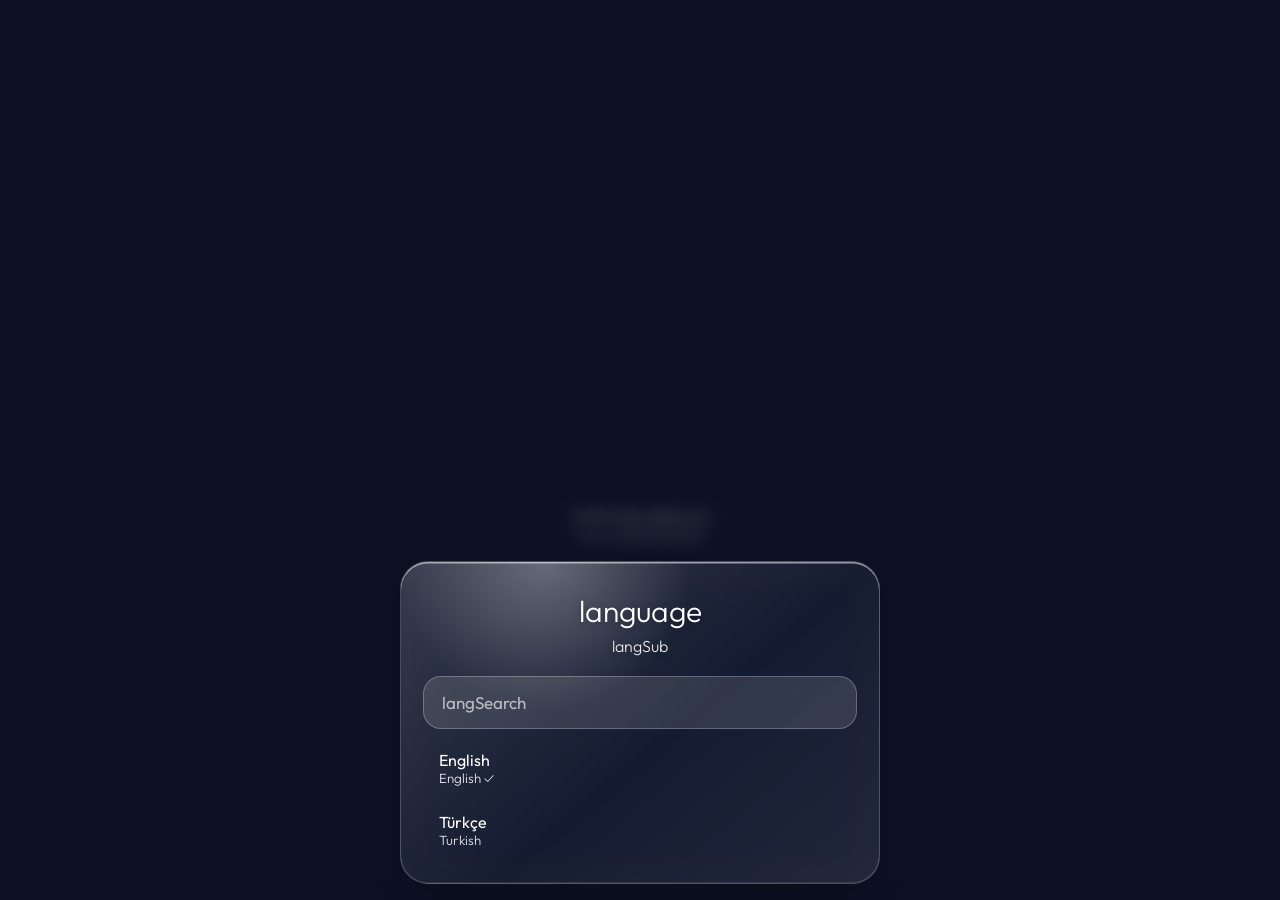
==== commit e7ed3df1: "Add files via upload" ====
--- a/index.html
+++ b/index.html
@@ -1,5 +1,5 @@
 <!DOCTYPE html>
-<html lang="tr">
+<html lang="en">
 <head>
 <meta charset="utf-8">
 <meta name="viewport" content="width=device-width, initial-scale=1, viewport-fit=cover">
@@ -122,10 +122,10 @@
 .foot{text-align:center;font-size:12px;color:var(--ink3);margin-top:4px}
 .foot a{color:inherit}
 
-#setup{position:fixed;inset:0;z-index:20;display:flex;visibility:hidden;opacity:0;transition:opacity .35s ease,visibility 0s linear .35s;align-items:flex-end;justify-content:center;padding:16px calc(16px) calc(env(safe-area-inset-bottom,0px) + 16px);background:rgba(8,12,28,.4);-webkit-backdrop-filter:blur(8px);backdrop-filter:blur(8px)}
-#setup.on{visibility:visible;opacity:1;transition:opacity .35s ease}
+#setup,#lang{position:fixed;inset:0;z-index:20;display:flex;visibility:hidden;opacity:0;transition:opacity .35s ease,visibility 0s linear .35s;align-items:flex-end;justify-content:center;padding:16px calc(16px) calc(env(safe-area-inset-bottom,0px) + 16px);background:rgba(8,12,28,.4);-webkit-backdrop-filter:blur(8px);backdrop-filter:blur(8px)}
+#setup.on,#lang.on{visibility:visible;opacity:1;transition:opacity .35s ease}
 .sheet{width:100%;max-width:480px;padding:30px 22px 22px;transform:translateY(70px) scale(.96);opacity:0;transition:transform .55s cubic-bezier(.2,1.1,.3,1),opacity .4s ease}
-#setup.on .sheet{transform:none;opacity:1}
+#setup.on .sheet,#lang.on .sheet{transform:none;opacity:1}
 .sheet .ic{width:80px;height:80px;margin:0 auto 8px}
 .sheet h1{font-size:30px;font-weight:300;text-align:center}
 .sheet .sub{text-align:center;color:var(--ink2);font-weight:300;margin:6px 0 20px}
@@ -151,7 +151,7 @@
 .t.x>*:not(h4):not(.xc):not(.chart){display:none}
 .t.x .xc{display:grid;place-items:center}
 .t.x .chart{display:flex}
-.t.x h4::after{content:" · saatlik tahmin";text-transform:none;letter-spacing:0}
+.t.x h4::after{content:" · " var(--hx,"");text-transform:none;letter-spacing:0}
 @keyframes xin{from{opacity:.5;transform:scaleX(.55)}}
 .xc{position:absolute;top:10px;right:10px;width:32px;height:32px;border-radius:50%;border:0;background:rgba(255,255,255,.2);cursor:pointer;z-index:2}
 .xc svg{width:14px;height:14px;stroke:#fff;stroke-width:2.6;stroke-linecap:round;fill:none}
@@ -174,6 +174,7 @@
 @keyframes rs{to{opacity:1;transform:none}}
 @media (prefers-reduced-motion:reduce){*{animation:none!important;transition:none!important}.rise{opacity:1;transform:none}}
 @media (max-width:380px){.temp{font-size:96px}.d{grid-template-columns:72px 32px 28px 1fr 28px}}
+.foot .ai{margin-top:6px;font-size:11px;opacity:.8}.foot .ai a{color:inherit}
 </style>
 </head>
 <body>
@@ -190,13 +191,13 @@
 
 <main id="app">
   <div class="top rise" style="--i:0">
-    <button class="city glass press" id="cityBtn" aria-label="Konumu değiştir">
+    <button class="city glass press" id="cityBtn" aria-label="Change location" data-i18n-aria="changeLoc">
       <svg viewBox="0 0 24 24"><path d="M12 21s7-6.2 7-11.5A7 7 0 0 0 5 9.5C5 14.8 12 21 12 21z"/><circle cx="12" cy="9.5" r="2.5"/></svg>
       <span id="cityName">Hava</span>
     </button>
-    <div class="tb"><button class="rf glass press" id="rf" aria-label="Yenile"><svg viewBox="0 0 24 24"><path d="M20 12a8 8 0 1 1-2.6-5.9"/><path d="M20 4v5h-5"/></svg></button></div>
+    <div class="tb"><button class="rf glass press" id="lgBtn" aria-label="Language" data-i18n-aria="language"><svg viewBox="0 0 24 24"><circle cx="12" cy="12" r="9"/><path d="M3 12h18M12 3c2.6 2.8 3.9 5.8 3.9 9s-1.3 6.2-3.9 9c-2.6-2.8-3.9-5.8-3.9-9S9.4 5.8 12 3z"/></svg></button><button class="rf glass press" id="rf" aria-label="Refresh" data-i18n-aria="refresh"><svg viewBox="0 0 24 24"><path d="M20 12a8 8 0 1 1-2.6-5.9"/><path d="M20 4v5h-5"/></svg></button></div>
   </div>
-  <div class="live rise" style="--i:1"><span id="upd">Yükleniyor</span></div>
+  <div class="live rise" style="--i:1"><span id="upd">Loading…</span></div>
   <div class="dots" id="dots"></div>
   <section class="hero rise" style="--i:2">
     <div id="hIcon"></div>
@@ -205,39 +206,40 @@
     <div class="hl" id="hl">&nbsp;</div>
     <div class="rainalert" id="rain" hidden></div>
   </section>
-  <section class="glass card rise" style="--i:3"><h3>Saatlik tahmin</h3><div class="hours" id="hours"></div></section>
-  <section class="glass card rise" style="--i:4"><h3 id="dayT">7 günlük tahmin</h3><div class="days" id="days"></div><div class="mr"><button class="more press" id="more" aria-label="Daha fazla gün göster"><svg viewBox="0 0 24 24"><path d="M6 9l6 6 6-6"/></svg></button></div></section>
+  <section class="glass card rise" style="--i:3"><h3 data-i18n="hourly">Hourly forecast</h3><div class="hours" id="hours"></div></section>
+  <section class="glass card rise" style="--i:4"><h3 id="dayT">7-day forecast</h3><div class="days" id="days"></div><div class="mr"><button class="more press" id="more" aria-label="Show more days" data-i18n-aria="moreDays"><svg viewBox="0 0 24 24"><path d="M6 9l6 6 6-6"/></svg></button></div></section>
   <section class="grid rise" style="--i:5" id="tiles"></section>
-  <div class="foot"><button class="inst press" id="inst" hidden>Uygulama olarak yükle</button><br>Veri: <a href="https://open-meteo.com/" target="_blank" rel="noopener">Open-Meteo.com</a></div>
+  <div class="foot"><button class="inst press" id="inst" hidden data-i18n="install">Install as app</button><br><span data-i18n="dataBy">Data:</span> <a href="https://open-meteo.com/" target="_blank" rel="noopener">Open-Meteo.com</a><div class="ai"><span data-i18n="aiNote">Made with generative AI (Claude Sonnet 5.5)</span> · <a href="https://creativecommons.org/licenses/by-nc-sa/4.0/" target="_blank" rel="noopener">CC BY-NC-SA 4.0</a></div></div>
 </main>
 
 <div id="setup">
   <div class="sheet glass">
     <div id="sIcon"></div>
-    <h1 id="sTitle">Hoş geldin</h1>
-    <p class="sub" id="sSub">Bulunduğun yerin havasını takip et.</p>
-    <button class="btn press" id="geoBtn">Konumumu kullan</button>
-    <div class="or" id="sOr">veya şehir ara</div>
-    <input class="inp" id="q" placeholder="Şehir adı yaz" autocomplete="off">
+    <h1 id="sTitle">Welcome</h1>
+    <p class="sub" id="sSub">Follow the weather where you are.</p>
+    <button class="btn press" id="geoBtn" data-i18n="useLoc">Use my location</button>
+    <div class="or" id="sOr" data-i18n="orSearch">or search for a city</div>
+    <input class="inp" id="q" placeholder="Type a city name" data-i18n-ph="cityPh" autocomplete="off">
     <div class="sg" id="sg"></div>
     <div class="msg" id="msg"></div>
-    <button class="close" id="delBtn" style="display:none;color:#ffb3a0">Bu şehri kaldır</button>
-    <button class="close" id="closeBtn" style="display:none">Vazgeç</button>
+    <button class="close" id="delBtn" style="display:none;color:#ffb3a0" data-i18n="removeCity">Remove this city</button>
+    <button class="close" id="closeBtn" style="display:none" data-i18n="cancel">Cancel</button>
   </div>
 </div>
+<div id="lang"><div class="sheet glass"><h1 data-i18n="language">Language</h1><p class="sub" data-i18n="langSub">Choose your language</p><input class="inp" id="lq" data-i18n-ph="langSearch" placeholder="Search languages" autocomplete="off"><div class="sg" id="lg"></div><button class="close" id="lClose" style="display:none" data-i18n="cancel">Cancel</button></div></div>
 <div id="toast" class="glass"></div>
 
 <script>
 const tmo=ms=>typeof AbortSignal!=='undefined'&&AbortSignal.timeout?AbortSignal.timeout(ms):undefined;
 const esc=s=>String(s==null?'':s).replace(/[&<>"']/g,m=>({'&':'&amp;','<':'&lt;','>':'&gt;','"':'&quot;',"'":'&#39;'}[m]));
 /* ---------- Veri: doğrudan Open-Meteo (sunucu yok) ---------- */
-const WMO={0:[1000,'Açık'],1:[1000,'Çoğunlukla açık'],2:[1003,'Parçalı bulutlu'],3:[1009,'Kapalı'],45:[1135,'Sisli'],48:[1147,'Kırağılı sis'],51:[1153,'Hafif çisenti'],53:[1153,'Çisenti'],55:[1153,'Yoğun çisenti'],56:[1168,'Donan çisenti'],57:[1168,'Donan çisenti'],61:[1183,'Hafif yağmur'],63:[1189,'Yağmur'],65:[1195,'Şiddetli yağmur'],66:[1198,'Donan yağmur'],67:[1198,'Donan yağmur'],71:[1213,'Hafif kar'],73:[1219,'Kar'],75:[1225,'Yoğun kar'],77:[1213,'Kar taneleri'],80:[1240,'Sağanak'],81:[1243,'Sağanak'],82:[1246,'Şiddetli sağanak'],85:[1255,'Kar sağanağı'],86:[1258,'Kar sağanağı'],95:[1087,'Gök gürültülü fırtına'],96:[1276,'Dolulu fırtına'],99:[1276,'Dolulu fırtına']};
-const wcond = c => { const w = WMO[c] || [1009, 'Bilinmiyor']; return { code: w[0], text: w[1], icon: '' }; };
+const WMO={0:[1000],1:[1000],2:[1003],3:[1009],45:[1135],48:[1147],51:[1153],53:[1153],55:[1153],56:[1168],57:[1168],61:[1183],63:[1189],65:[1195],66:[1198],67:[1198],71:[1213],73:[1219],75:[1225],77:[1213],80:[1240],81:[1243],82:[1246],85:[1255],86:[1258],95:[1087],96:[1276],99:[1276]};
+const wcond = c => ({ code: (WMO[c] || [1009])[0], wmo: WMO[c] ? c : -1, text: '', icon: '' });
 const DIRS = ['K','KKD','KD','DKD','D','DGD','GD','GGD','G','GGB','GB','BGB','B','BKB','KB','KKB'];
 
 async function fetchWeather(q) {
   const [la, lo] = String(q).split(',').map(Number);
-  if (!Number.isFinite(la) || !Number.isFinite(lo) || Math.abs(la) > 90 || Math.abs(lo) > 180) throw new Error('Geçersiz konum');
+  if (!Number.isFinite(la) || !Number.isFinite(lo) || Math.abs(la) > 90 || Math.abs(lo) > 180) throw new Error('Invalid location');
   const u =
     `https://api.open-meteo.com/v1/forecast?latitude=${la}&longitude=${lo}` +
     `&timezone=auto&forecast_days=14&wind_speed_unit=kmh` +
@@ -248,7 +250,7 @@
   const r = await fetch(u, { signal: tmo(15000) });
   if (!r.ok) throw new Error('Open-Meteo ' + r.status);
   const j = await r.json();
-  if (!j.current || !j.hourly || !j.daily) throw new Error('Open-Meteo eksik veri döndürdü');
+  if (!j.current || !j.hourly || !j.daily) throw new Error('Open-Meteo: incomplete data');
 
   let aq = null, aqH = [];
   try {
@@ -287,7 +289,7 @@
   return {
     ver: 7,
     metrics,
-    location: { name: 'Konum', country: '', localtime: lt },
+    location: { name: '', country: '', localtime: lt },
     current: {
       last_updated: lt,
       temp_c: T,
@@ -337,21 +339,22 @@
 
 const $=id=>document.getElementById(id);
 const LS={get:k=>{try{return localStorage.getItem(k)}catch(e){return null}},set:(k,v)=>{try{localStorage.setItem(k,v)}catch(e){}}};
-let cities=(()=>{let a=JSON.parse(LS.get('w_cities')||'null');if(!Array.isArray(a)){const o=JSON.parse(LS.get('w_loc')||'null');a=o?[o]:[]}return a.filter(Boolean).slice(0,3)})(),ci=0,loc=cities[0]||null,timer=null,fetching=false,lastTemp=null,firstRender=true,lastJson='';
+const MAXC=5,SYNC=15*60e3;
+let cities=(()=>{let a=JSON.parse(LS.get('w_cities')||'null');if(!Array.isArray(a)){const o=JSON.parse(LS.get('w_loc')||'null');a=o?[o]:[]}return a.filter(Boolean).slice(0,MAXC)})(),ci=0,loc=cities[0]||null,timer=null,fetching=false,lastTemp=null,firstRender=true,lastJson='';
 
 /* ---------- Animasyonlu SVG ikonlar (internet gerektirmez) ---------- */
 const SUN=(x,y,r)=>{let s='';for(let i=0;i<8;i++){const a=i*Math.PI/4,c=Math.cos(a),n=Math.sin(a);s+=`<line x1="${x+c*(r+5)}" y1="${y+n*(r+5)}" x2="${x+c*(r+9)}" y2="${y+n*(r+9)}"/>`}
  return `<g class="rays" style="transform-origin:${x}px ${y}px" stroke="#ffc94d" stroke-width="3" stroke-linecap="round">${s}</g><circle cx="${x}" cy="${y}" r="${r}" fill="url(#gS)"/>`};
 const MOON='<path d="M38 10a20 20 0 1 0 14 30 16 16 0 0 1-14-30z" fill="url(#gM)"/>';
 const CL=(f='gC',t='')=>`<g transform="${t}"><path class="cl" d="M20 48a10 10 0 0 1-1.5-19.9A14 14 0 0 1 45.5 31 8.5 8.5 0 0 1 46 48z" fill="url(#${f})"/></g>`;
-const drops=[0,1,2].map(i=>`<line class="rn" style="animation-delay:${i*.35}s" x1="${24+i*8}" y1="50" x2="${22+i*8}" y2="57" stroke="#7cc4ff" stroke-width="3" stroke-linecap="round"/>`).join('');
-const flakes=[0,1,2].map(i=>`<circle class="sn" style="animation-delay:${i*.8}s" cx="${24+i*8}" cy="54" r="2.2" fill="#fff"/>`).join('');
+const drops=Array.from({length:MAXC},(_,i)=>i).map(i=>`<line class="rn" style="animation-delay:${i*.35}s" x1="${24+i*8}" y1="50" x2="${22+i*8}" y2="57" stroke="#7cc4ff" stroke-width="3" stroke-linecap="round"/>`).join('');
+const flakes=Array.from({length:MAXC},(_,i)=>i).map(i=>`<circle class="sn" style="animation-delay:${i*.8}s" cx="${24+i*8}" cy="54" r="2.2" fill="#fff"/>`).join('');
 function ic(kind,day){
   let b;
   switch(kind){
     case'clear':b=day?SUN(32,32,12):MOON;break;
     case'partly':b=(day?SUN(23,23,9):'<g transform="translate(-3 -3) scale(.8)">'+MOON+'</g>')+CL('gC','translate(4 6)');break;
-    case'fog':b=CL('gC','translate(0 -4)')+[0,1,2].map(i=>`<line x1="${16+i*3}" y1="${46+i*6}" x2="${48-i*3}" y2="${46+i*6}" stroke="#fff" stroke-opacity=".8" stroke-width="3" stroke-linecap="round"/>`).join('');break;
+    case'fog':b=CL('gC','translate(0 -4)')+Array.from({length:MAXC},(_,i)=>i).map(i=>`<line x1="${16+i*3}" y1="${46+i*6}" x2="${48-i*3}" y2="${46+i*6}" stroke="#fff" stroke-opacity=".8" stroke-width="3" stroke-linecap="round"/>`).join('');break;
     case'rain':b=CL('gD','translate(0 -6)')+drops;break;
     case'snow':b=CL('gC','translate(0 -6)')+flakes;break;
     case'storm':b=CL('gD','translate(0 -8)')+'<polygon class="bl" points="35,40 27,53 33,53 29,62 41,47 34,47" fill="#ffd84d"/>';break;
@@ -422,18 +425,18 @@
 addEventListener('pointermove',spec,{passive:true});addEventListener('pointerdown',spec,{passive:true});
 
 /* ---------- Veri ---------- */
-const uvT=u=>u<3?'Düşük':u<6?'Orta':u<8?'Yüksek':u<11?'Çok yüksek':'Aşırı';
-const aqT=i=>['','İyi','Orta','Hassaslar için riskli','Sağlıksız','Çok sağlıksız','Tehlikeli'][i]||'';
+const uvT=u=>tx(u<3?'uv.low':u<6?'uv.mod':u<8?'uv.high':u<11?'uv.vhigh':'uv.ext');
+const aqT=i=>i?tx('aq.'+i):'';
 const hhmm=s=>s?String(s).slice(-5):'--:--';
 const key=s=>{const m=String(s||'').match(/(\d+)-(\d+)-(\d+)\D+(\d+)/);return m?m[1]+m[2].padStart(2,'0')+m[3].padStart(2,'0')+m[4].padStart(2,'0'):''};
-const dn=t=>new Date(String(t).slice(0,10)+'T12:00').toLocaleDateString('tr-TR',{weekday:'short'});
+const dn=t=>new Date(String(t).slice(0,10)+'T12:00').toLocaleDateString(LC,{weekday:'short'});
 const t24=s=>{const iso=/T(\d+):(\d+)/.exec(s||'');if(iso)return iso[1].padStart(2,'0')+':'+iso[2];const m=/(\d+):(\d+)\s*(AM|PM)/i.exec(s||'');if(!m)return '—';let h=+m[1]%12;if(/pm/i.test(m[3]))h+=12;return String(h).padStart(2,'0')+':'+m[2]};
 const num=v=>Number.isFinite(Number(v))?Number(v):null;
 function toast(t){const e=$('toast');e.textContent=t;e.classList.add('on');clearTimeout(toast.t);toast.t=setTimeout(()=>e.classList.remove('on'),3200)}
 
 async function nameOf(la,lo){
   try{
-    const r=await fetch(`https://api.bigdatacloud.net/data/reverse-geocode-client?latitude=${la}&longitude=${lo}&localityLanguage=tr`);
+    const r=await fetch(`https://api.bigdatacloud.net/data/reverse-geocode-client?latitude=${la}&longitude=${lo}&localityLanguage=${LANGC}`);
     const j=await r.json();
     const a=[j.locality,j.city].filter((x,i,s)=>x&&s.indexOf(x)===i);
     return a.slice(0,2).join(', ')||null;
@@ -447,13 +450,13 @@
     LS.set('w_cache'+idx,JSON.stringify(d));LS.set('w_t'+idx,String(Date.now()));
     if(loc===my)render(d);
   }catch(e){
-    toast(navigator.onLine?'Veri alınamadı: '+(e&&e.message||'bilinmeyen hata'):'Çevrimdışısın, son veri gösteriliyor');
+    toast(navigator.onLine?tx('err.fetch')+': '+(e&&e.message||tx('err.unknown')):tx('err.offline'));
     if(loc===my&&firstRender){const c=LS.get('w_cache'+idx);if(c)try{render(JSON.parse(c),true)}catch(_){}}
   }finally{fetching=false;setTimeout(()=>$('rf').classList.remove('spin'),500)}
 }
 function syncOthers(){
   cities.forEach((c,i)=>{
-    if(!c||i===ci||age(i)<600000)return;
+    if(!c||i===ci||age(i)<SYNC)return;
     fetchWeather(c.q).then(d=>{if(cities[i]!==c)return;LS.set('w_cache'+i,JSON.stringify(d));LS.set('w_t'+i,String(Date.now()))}).catch(()=>{});
   });
 }
@@ -474,27 +477,26 @@
   const sr=pm(a.sunrise),ss=pm(a.sunset),m=/(\d+):(\d+)\s*$/.exec(lt||''),now=m?+m[1]*60+ +m[2]:null;
   if(sr===null||ss===null||now===null)return '';
   const f=(now-sr)/(ss-sr),up=f>=0&&f<=1,k=Math.min(Math.max(f,0),1),e=Math.sin(Math.PI*k);
-  const fm=x=>{const h=Math.floor(x/60),mm=x%60;return (h?h+' sa ':'')+mm+' dk'};
+  const fm=x=>{const h=Math.floor(x/60),mm=x%60;return (h?h+' '+tx('u.h')+' ':'')+mm+' '+tx('u.min')};
   const x=150-130*Math.cos(Math.PI*k),y=90-64*e,w=up?Math.min(Math.max(1-Math.sqrt(e),0),1):1;
   const top=up?mix([40,120,230],[58,52,122],w):[8,12,40],bot=up?mix([140,205,255],[255,150,90],w):[38,48,110];
-  const msg=up?`Batışa ${fm(ss-now)} kaldı`:now<sr?`Doğuşa ${fm(sr-now)} kaldı`:'Güneş battı';
+  const msg=up?tx('sun.toSet',{x:fm(ss-now)}):now<sr?tx('sun.toRise',{x:fm(sr-now)}):tx('sun.set');
   const inner=`<path d="${PTH}" fill="none" stroke="rgba(255,255,255,.35)" stroke-width="2" stroke-dasharray="2 7" stroke-linecap="round"/>`+(up?`<path d="${PTH}" pathLength="100" fill="none" stroke="#ffd877" stroke-width="3.5" stroke-linecap="round" stroke-dasharray="${f*100} 100"/><line x1="${x}" y1="${y}" x2="${x}" y2="90" stroke="rgba(255,255,255,.35)" stroke-width="1.5" stroke-dasharray="2 4"/><circle cx="${x}" cy="90" r="2.5" fill="rgba(255,255,255,.7)"/><circle class="pl2" cx="${x}" cy="${y}" r="32" fill="url(#gl)"/>${SUN(x,y,12)}`:'');
-  return `<div class="t wide glass press"><h4>Gün doğumu ve batımı</h4>${scene(top,bot,'#ffd877',!up,inner)}<div class="sun2"><div>${t24(a.sunrise)}<small>Doğuş</small></div><p><b>${msg}</b><br><small>${up?`Yükseklik %${Math.round(e*100)} · `:''}Gün ${fm(ss-sr)}</small></p><div>${t24(a.sunset)}<small>Batış</small></div></div></div>`;
+  return `<div class="t wide glass press"><h4>${tx('sun.title')}</h4>${scene(top,bot,'#ffd877',!up,inner)}<div class="sun2"><div>${t24(a.sunrise)}<small>${tx('rise')}</small></div><p><b>${msg}</b><br><small>${up?`${tx('altitude')} %${Math.round(e*100)} · `:''}${tx('dayLen')} ${fm(ss-sr)}</small></p><div>${t24(a.sunset)}<small>${tx('set')}</small></div></div></div>`;
 }
 /* ---------- Saatlik metrik detayı (kutucuğa çift dokun) ---------- */
-const MK={'Hissedilen':'feels','Nem':'hum','Rüzgar':'wind','UV indeksi':'uv','Görüş':'vis','Basınç':'pres','Bulutluluk':'cloud','Hava kalitesi':'aqi'};
 const CFG={feels:{f:v=>Math.round(v)+'°'},hum:{f:v=>v+'%',lo:0,hi:100},wind:{f:v=>v,lo:0,hiMin:30},uv:{f:v=>Math.round(v),lo:0,hi:11,col:11},vis:{f:v=>v>=10?Math.round(v):v,lo:0},pres:{f:v=>v},cloud:{f:v=>v+'%',lo:0,hi:100},aqi:{f:v=>v,lo:0,hi:6,col:6}};
 const scol=f=>f<.2?'#5fd068':f<.4?'#ffd84d':f<.6?'#ff9a3d':f<.8?'#ff5a5a':'#b05aff';
 let xm=null,tapT=0,tapK='';
 function buildChart(k){
-  const M=DD&&DD.metrics,c=CFG[k];if(!M||!M[k]||!M[k].length)return '<p class="nodata">Saatlik veri yok.</p>';
+  const M=DD&&DD.metrics,c=CFG[k];if(!M||!M[k]||!M[k].length)return '<p class="nodata">'+tx('noHourly')+'</p>';
   const d0=Date.parse(String(M.start).replace(' ','T')),dn=Date.parse(String(DD.location.localtime).replace(' ','T'));
-  const i0=Math.max(0,Math.floor((dn-d0)/36e5)),vals=M[k].slice(i0,i0+72);if(!vals.length)return '<p class="nodata">Saatlik veri yok.</p>';
+  const i0=Math.max(0,Math.floor((dn-d0)/36e5)),vals=M[k].slice(i0,i0+72);if(!vals.length)return '<p class="nodata">'+tx('noHourly')+'</p>';
   const ok=vals.filter(v=>v!=null),mn=Math.min(...ok),mx=Math.max(...ok);
   const lo=c.lo!==undefined?c.lo:mn,hi=c.hi!==undefined?c.hi:Math.max(mx,c.hiMin||0),rg=(hi-lo)||1,zb=c.lo!==undefined;
   return vals.map((v,j)=>{
     const t=new Date(d0+(i0+j)*36e5),hr=t.getHours();
-    const lb=j===0?'Şimdi':hr===0?t.toLocaleDateString('tr-TR',{weekday:'short'}):String(hr).padStart(2,'0');
+    const lb=j===0?tx('now'):hr===0?t.toLocaleDateString(LC,{weekday:'short'}):String(hr).padStart(2,'0');
     const p=v==null?0:Math.round((zb?.06+.94*(v-lo)/rg:.15+.85*(v-lo)/rg)*100);
     const bg=c.col?scol(Math.min(Math.max((v-lo)/rg,0),1)):'linear-gradient(#cfeeff,#6db8ff)';
     const ar=k==='wind'&&M.wdir?`<svg viewBox="0 0 24 24" fill="none" stroke="#fff" stroke-width="2.4" stroke-linecap="round" stroke-linejoin="round" style="transform:rotate(${(M.wdir[i0+j]||0)+180}deg)"><path d="M12 20V5M6 11l6-6 6 6"/></svg>`:'';
@@ -526,15 +528,15 @@
 let DD=null,exp=false,xt;
 function drawDays(){
   if(!DD)return;const c=DD.current,f=DD.forecast.forecastday;
-  $('dayT').textContent=exp?'14 günlük tahmin':'7 günlük tahmin';
+  $('dayT').textContent=tx('days',{n:exp?14:7});
   const fd=f.slice(0,exp?14:7);
   const temps=fd.flatMap(x=>[x.day.mintemp_c,x.day.maxtemp_c]).filter(Number.isFinite);
   const mn=Math.min(...temps),mx=Math.max(...temps),rg=(mx-mn)||1;
   $('days').innerHTML=fd.map((x,i)=>{
-    const nm=i===0?'Bugün':new Date(x.date+'T12:00').toLocaleDateString('tr-TR',{weekday:'long'});
+    const nm=i===0?tx('today'):new Date(x.date+'T12:00').toLocaleDateString(LC,{weekday:'long'});
     const a=(x.day.mintemp_c-mn)/rg*100,b=Math.max((x.day.maxtemp_c-mn)/rg*100,a+10);
     const rp=x.day.rain??Math.max(0,...(x.hour||[]).map(h=>h.chance_of_rain||0));
-    const sub=[exp&&new Date(x.date+'T12:00').toLocaleDateString('tr-TR',{day:'numeric',month:'short'}),rp>=20&&`%${rp} yağış`].filter(Boolean).join(' · ');
+    const sub=[exp&&new Date(x.date+'T12:00').toLocaleDateString(LC,{day:'numeric',month:'short'}),rp>=20&&tx('rainPct',{p:rp})].filter(Boolean).join(' · ');
     const dot=i===0?`<u style="left:${Math.min(Math.max((c.temp_c-mn)/rg*100,0),100)}%"></u>`:'';
     return `<div class="d"><b>${nm}${sub?`<span class="rainp">${sub}</span>`:''}</b>${ic(kindOf(x.day.condition&&x.day.condition.code),1)}<span class="lo">${Math.round(x.day.mintemp_c)}°</span><div class="bar"><i style="left:${a}%;right:${100-b}%"></i>${dot}</div><span class="hi">${Math.round(x.day.maxtemp_c)}°</span></div>`}).join('');
 }
@@ -573,31 +575,31 @@
   if(up){set=nx?nx[0]:null;rise=pv?pv[0]:(set?set-12*36e5:null)}
   else{rise=nx&&nx[1]===1?nx[0]:null;const s2=ev[pi+2];set=s2&&s2[1]===0?s2[0]:null}
   const fr=up&&rise&&set?Math.min(Math.max((now-rise)/(set-rise),0),1):null;
-  const fm=ms=>{const x=Math.round(ms/6e4),h=Math.floor(x/60),m=x%60;return (h?h+' sa ':'')+m+' dk'};
+  const fm=ms=>{const x=Math.round(ms/6e4),h=Math.floor(x/60),m=x%60;return (h?h+' '+tx('u.h')+' ':'')+m+' '+tx('u.min')};
   const tm=ms=>{if(!ms)return '—';const d=new Date(ms);return String(d.getHours()).padStart(2,'0')+':'+String(d.getMinutes()).padStart(2,'0')};
-  const msg=up?(set?`Ay batışına ${fm(set-now)} kaldı`:'Ay gökyüzünde'):(rise?`Ay doğuşuna ${fm(rise-now)} kaldı`:'Ay görünmüyor');
+  const msg=up?(set?tx('moon.toSet',{x:fm(set-now)}):tx('moon.up')):(rise?tx('moon.toRise',{x:fm(rise-now)}):tx('moon.none'));
   const p=num((f[0].astro||{}).moon_phase),P='M20 88A130 72 0 0 1 280 88';
   let nm='',il='';
-  if(p!==null){nm=p<.03||p>.97?'Yeni ay':p<.22?'Büyüyen hilal':p<.28?'İlk dördün':p<.47?'Büyüyen ay':p<.53?'Dolunay':p<.72?'Küçülen ay':p<.78?'Son dördün':'Küçülen hilal';il=Math.round((1-Math.cos(2*Math.PI*p))/2*100)}
+  if(p!==null){nm=tx('moon.'+(p<.03||p>.97?0:p<.22?1:p<.28?2:p<.47?3:p<.53?4:p<.72?5:p<.78?6:7));il=Math.round((1-Math.cos(2*Math.PI*p))/2*100)}
   const k=fr===null?0:fr,x=150-130*Math.cos(Math.PI*k),y=90-64*Math.sin(Math.PI*k);
   const mk=(cx,cy,o)=>p!==null?`<g opacity="${o}" transform="translate(${cx-20} ${cy-20})">${phaseG(p)}</g>`:`<circle cx="${cx}" cy="${cy}" r="10" fill="#f3efd2" opacity="${o}"/>`;
   const inner=`<path d="${PTH}" fill="none" stroke="rgba(255,255,255,.3)" stroke-width="2" stroke-dasharray="2 7" stroke-linecap="round"/>`+
     (fr!==null?`<path d="${PTH}" pathLength="100" fill="none" stroke="#b9c6ff" stroke-width="3.5" stroke-linecap="round" stroke-dasharray="${fr*100} 100"/><line x1="${x}" y1="${y}" x2="${x}" y2="90" stroke="rgba(255,255,255,.35)" stroke-width="1.5" stroke-dasharray="2 4"/><circle cx="${x}" cy="90" r="2.5" fill="rgba(255,255,255,.7)"/><circle class="pl2" cx="${x}" cy="${y}" r="34" fill="url(#gl)"/>${mk(x,y,1)}`:(!up&&rise?mk(20,90,.45):''));
-  return `<div class="t wide glass press"><h4>Ay doğuşu ve batışı</h4>${scene([8,12,40],[38,48,110],'#cfd8ff',true,inner)}<div class="sun2"><div>${tm(rise)}<small>Doğuş</small></div><p>${p!==null?phaseIc(p)+`<br><b>${nm}</b> · %${il}<br>`:''}<small>${msg}${fr!==null?` · Yükseklik %${Math.round(Math.sin(Math.PI*fr)*100)}`:''}</small></p><div>${tm(set)}<small>Batış</small></div></div></div>`;
-}
-function render(d,stale){
+  return `<div class="t wide glass press"><h4>${tx('moon.title')}</h4>${scene([8,12,40],[38,48,110],'#cfd8ff',true,inner)}<div class="sun2"><div>${tm(rise)}<small>${tx('rise')}</small></div><p>${p!==null?phaseIc(p)+`<br><b>${nm}</b> · %${il}<br>`:''}<small>${msg}${fr!==null?` · ${tx('altitude')} %${Math.round(Math.sin(Math.PI*fr)*100)}`:''}</small></p><div>${tm(set)}<small>${tx('set')}</small></div></div></div>`;
+}
+function render(d,stale){RSTALE=!!stale;
   document.body.classList.remove('ld');
-  if(!d||!d.current||!d.location||!d.forecast||!Array.isArray(d.forecast.forecastday)||!d.forecast.forecastday.length)throw new Error('Geçersiz hava verisi');
+  if(!d||!d.current||!d.location||!d.forecast||!Array.isArray(d.forecast.forecastday)||!d.forecast.forecastday.length)throw new Error(tx('err.invalid'));
   const c=d.current,l=d.location,f=d.forecast.forecastday,cc=c.condition||{};
   const js=JSON.stringify(d)+(stale?1:0);
-  $('upd').textContent='Güncelleme: '+hhmm(c.last_updated)+(stale?' (kayıtlı)':'');
-  $('cityName').textContent=(loc&&loc.name)||(l.name+(l.country&&l.country!=='Turkey'?', '+l.country:''));
+  $('upd').textContent=tx('updated',{t:hhmm(c.last_updated)})+(stale?' ('+tx('saved')+')':'');
+  $('cityName').textContent=(loc&&loc.name)||tx('location');
   if(js===lastJson)return;lastJson=js;
   const day=c.is_day===1;
   $('hIcon').innerHTML=ic(kindOf(cc.code),day);
   countTo($('temp'),Math.round(c.temp_c));
-  $('cond').textContent=cc.text||'Bilinmiyor';
-  $('hl').textContent=`En yüksek ${Math.round(f[0].day.maxtemp_c)}°  En düşük ${Math.round(f[0].day.mintemp_c)}°`;
+  $('cond').textContent=wtxt(cc);
+  $('hl').textContent=tx('hiLo',{hi:Math.round(f[0].day.maxtemp_c),lo:Math.round(f[0].day.mintemp_c)});
   setTheme(themeOf(cc.code,day));
 
   // saatlik
@@ -605,34 +607,34 @@
   const hrs=f.flatMap(x=>x.hour||[]).filter(h=>h&&key(h.time)>=nowK).slice(0,72);
   const nx=hrs.slice(0,12);let pk=null;nx.forEach((x,i)=>{if(!pk||x.chance_of_rain>pk.c)pk={c:x.chance_of_rain,i,t:x.time}});
   const ra=$('rain'),dp='<svg viewBox="0 0 24 24" width="16" height="16"><path d="M12 3s6 6.5 6 11a6 6 0 0 1-12 0c0-4.5 6-11 6-11z" fill="#7cc4ff"/></svg>';
-  if(pk&&pk.c>=30){ra.innerHTML=dp+(pk.i===0?`Şu an %${pk.c} yağış ihtimali var`:`${String(pk.t).slice(11,16)} saatinde %${pk.c} yağış bekleniyor`);ra.hidden=false}else ra.hidden=true;
+  if(pk&&pk.c>=30){ra.innerHTML=dp+(pk.i===0?tx('rain.now',{p:pk.c}):tx('rain.at',{t:String(pk.t).slice(11,16),p:pk.c}));ra.hidden=false}else ra.hidden=true;
   const sl=$('hours').scrollLeft;
   $('hours').innerHTML=hrs.length?hrs.map((h,i)=>{
     const hr=+(String(h.time).match(/\s(\d+)/)||[0,12])[1],dy=h.is_day!==undefined?h.is_day===1:(hr>=6&&hr<20);
-    return `<div class="h ${i?(hr===0?'dayb':''):'now'}"><b>${i?(hr===0?dn(h.time):String(hr).padStart(2,'0')):'Şimdi'}</b>${ic(kindOf(h.condition&&h.condition.code),dy)}<span>${Math.round(h.temp_c)}°</span><small>${h.chance_of_rain>=20?'%'+h.chance_of_rain:''}</small></div>`}).join('')
-    :'<p class="nodata">Saatlik veri henüz hazır değil, birazdan yenilenir.</p>';
+    return `<div class="h ${i?(hr===0?'dayb':''):'now'}"><b>${i?(hr===0?dn(h.time):String(hr).padStart(2,'0')):tx('now')}</b>${ic(kindOf(h.condition&&h.condition.code),dy)}<span>${Math.round(h.temp_c)}°</span><small>${h.chance_of_rain>=20?'%'+h.chance_of_rain:''}</small></div>`}).join('')
+    :'<p class="nodata">'+tx('hoursPending')+'</p>';
   $('hours').scrollLeft=sl;
 
   DD=d;drawDays();
   // kutucuklar
   const ast=f[0].astro||{},aq=c.air_quality&&c.air_quality['us-epa-index'];
   const p=num(c.pressure_mb),v=num(c.vis_km),uv=num(c.uv)||0;
-  const T=(h,body,sub)=>`<div class="t glass press" data-m="${MK[h]||''}"><button class="xc" aria-label="Kapat"><svg viewBox="0 0 24 24"><path d="M5 5l14 14M19 5L5 19"/></svg></button><h4>${h}</h4>${body}<p>${sub||''}</p><div class="chart"></div></div>`;
+  const T=(h,body,sub)=>`<div class="t glass press" data-m="${h}"><button class="xc" aria-label="${tx('close')}"><svg viewBox="0 0 24 24"><path d="M5 5l14 14M19 5L5 19"/></svg></button><h4>${tx('tile.'+h)}</h4>${body}<p>${sub||''}</p><div class="chart"></div></div>`;
   const S=(val,u)=>`<strong>${val}<em>${u||''}</em></strong>`;
   $('tiles').innerHTML=
-   T('Hissedilen',S(Math.round(c.feelslike_c)+'°'),c.feelslike_c>c.temp_c+1?'Olduğundan sıcak hissediliyor':c.feelslike_c<c.temp_c-1?'Olduğundan soğuk hissediliyor':'Gerçek sıcaklığa yakın')+
-   T('Nem',S(c.humidity,'%'),`Çiy noktası ${Math.round(c.dewpoint_c)}°`)+
-   T('Rüzgar',`<div class="row">${S(Math.round(c.wind_kph),'km/s')}<div class="cmp"><svg id="wa" viewBox="0 0 24 24" fill="none" stroke="#fff" stroke-width="2.2" stroke-linecap="round" stroke-linejoin="round"><path d="M12 20V5M6 11l6-6 6 6"/></svg></div></div>`,`${c.wind_dir||'—'}${c.gust_kph?`, hamle ${Math.round(c.gust_kph)} km/s`:''}`)+
-   T('UV indeksi',S(Math.round(uv))+`<div class="sc"><u style="left:${Math.min(uv/11,1)*100}%"></u></div>`,uvT(uv))+
-   T('Görüş',S(v!==null?v:'—','km'),v>=10?'Açık':v>=4?'Orta':v!==null?'Kısıtlı':'')+
-   T('Basınç',S(p>0?Math.round(p):'—','hPa'),p>0?(p<1009?'Düşük':p>1022?'Yüksek':'Normal'):'Veri yok')+
-   T('Bulutluluk',S(num(c.cloud)??'—','%'),num(c.cloud)===null?'Veri yok':c.cloud<20?'Açık':c.cloud<60?'Parçalı bulutlu':c.cloud<90?'Çok bulutlu':'Kapalı')+
-   T('Hava kalitesi',S(aq||'—')+(aq?`<div class="sc"><u style="left:${(aq-.5)/6*100}%"></u></div>`:''),aq?aqT(aq):'Veri yok')+skyTile(f,l.localtime);
+   T('feels',S(Math.round(c.feelslike_c)+'°'),c.feelslike_c>c.temp_c+1?tx('feels.hot'):c.feelslike_c<c.temp_c-1?tx('feels.cold'):tx('feels.same'))+
+   T('hum',S(c.humidity,'%'),tx('dew',{x:Math.round(c.dewpoint_c)}))+
+   T('wind',`<div class="row">${S(Math.round(c.wind_kph),tx('u.kmh'))}<div class="cmp"><svg id="wa" viewBox="0 0 24 24" fill="none" stroke="#fff" stroke-width="2.2" stroke-linecap="round" stroke-linejoin="round"><path d="M12 20V5M6 11l6-6 6 6"/></svg></div></div>`,`${dirOf(c)}${c.gust_kph?`, ${tx('gust',{x:Math.round(c.gust_kph)})}`:''}`)+
+   T('uv',S(Math.round(uv))+`<div class="sc"><u style="left:${Math.min(uv/11,1)*100}%"></u></div>`,uvT(uv))+
+   T('vis',S(v!==null?v:'—','km'),v>=10?tx('vis.clear'):v>=4?tx('vis.mod'):v!==null?tx('vis.low'):'')+
+   T('pres',S(p>0?Math.round(p):'—','hPa'),p>0?(p<1009?tx('pres.low'):p>1022?tx('pres.high'):tx('pres.norm')):tx('noData'))+
+   T('cloud',S(num(c.cloud)??'—','%'),num(c.cloud)===null?tx('noData'):tx('cloud.'+(c.cloud<20?0:c.cloud<60?1:c.cloud<90?2:3)))+
+   T('aqi',S(aq||'—')+(aq?`<div class="sc"><u style="left:${(aq-.5)/6*100}%"></u></div>`:''),aq?aqT(aq):tx('noData'))+skyTile(f,l.localtime);
   if(xm)openX(xm,true);
   requestAnimationFrame(()=>{const w=$('wa');if(w)w.style.transform=`rotate(${(c.wind_degree||0)+180}deg)`});
   if(firstRender){firstRender=false;document.body.classList.add('go')}
 }
-function start(){clearInterval(timer);load();syncOthers();timer=setInterval(()=>{if(!document.hidden)load()},300000)}
+function start(){clearInterval(timer);load();syncOthers();timer=setInterval(()=>{if(!document.hidden){if(age(ci)>=SYNC)load();syncOthers()}},60000)}
 document.addEventListener('visibilitychange',()=>{if(!document.hidden&&loc){if(cities.some(c=>c.geo))locate(true);if(age(ci)>60000)load();syncOthers()}});
 addEventListener('pageshow',e=>{if(e.persisted&&loc&&age(ci)>60000)load()});
 addEventListener('online',()=>load());
@@ -645,19 +647,19 @@
 
 /* ---------- Konum ---------- */
 const saveC=()=>LS.set('w_cities',JSON.stringify(cities));
-const TT=['Birincil','İkincil','Üçüncül'];let sSlot=0;
+let sSlot=0;
 function openSetup(c,slot){
   sSlot=slot||0;const has=!!cities[sSlot];
   $('setup').classList.add('on');
   $('closeBtn').style.display=(cities.length||sSlot>0)?'block':'none';
   $('delBtn').style.display=sSlot>0&&has?'block':'none';
-  $('sTitle').textContent=(!has&&sSlot===0)?'Hoş geldin':`${TT[sSlot]} şehri ${has?'değiştir':'seçin'}`;
-  $('sSub').textContent=sSlot?'Bu şehir de uygulamayı açtığında otomatik güncellenir.':'Bulunduğun yerin havasını takip et.';
+  $('sTitle').textContent=(!has&&sSlot===0)?tx('welcome'):has?tx('changeCity',{n:sSlot+1}):tx('addCity',{n:sSlot+1});
+  $('sSub').textContent=sSlot?tx('syncSub'):tx('welcomeSub');
   $('geoBtn').style.display=$('sOr').style.display=sSlot?'none':'';
   $('msg').textContent='';
 }
 function closeSetup(){$('setup').classList.remove('on');$('sg').innerHTML='';$('q').value=''}
-function dots(){$('dots').innerHTML=[0,1,2].map(i=>`<i data-i="${i}" class="${i===ci?'on':''}${cities[i]?'':' em'}"></i>`).join('')}
+function dots(){$('dots').innerHTML=Array.from({length:MAXC},(_,i)=>i).map(i=>`<i data-i="${i}" class="${i===ci?'on':''}${cities[i]?'':' em'}"></i>`).join('')}
 function slideAnim(dir){
   if(!dir||reduce)return;
   [...$('app').children].filter(e=>!e.classList.contains('top')&&e.id!=='dots').forEach((e,i)=>e.animate([{opacity:0,transform:`translateX(${dir>0?40:-40}px)`},{opacity:1,transform:'none'}],{duration:450,delay:i*45,easing:'cubic-bezier(.2,1,.3,1)',fill:'backwards'}));
@@ -671,14 +673,14 @@
   if(!ok)$('cityName').textContent=loc.name||'';
   fetching=false;start();dots();slideAnim(dir);
 }
-function goCity(i,dir){if(i<0||i>2)return;if(!cities[i]){openSetup(false,i);return}showCity(i,dir)}
+function goCity(i,dir){if(i<0||i>=MAXC)return;if(!cities[i]){openSetup(false,i);return}showCity(i,dir)}
 function swipe(dx){if(dx<0)goCity(ci+1,1);else goCity(ci-1,-1)}
 function pick(l){
   const s=sSlot;cities[s]=l;saveC();LS.set('w_cache'+s,'');LS.set('w_t'+s,'0');closeSetup();
   showCity(s,s>ci?1:s<ci?-1:0);
 }
 function locate(silent){
-  if(!navigator.geolocation){if(!silent)$('msg').textContent='Tarayıcı konumu desteklemiyor, şehir ara.';return}
+  if(!navigator.geolocation){if(!silent)$('msg').textContent=tx('geoUnsupported');return}
   navigator.geolocation.getCurrentPosition(async p=>{
     const la=p.coords.latitude.toFixed(3),lo=p.coords.longitude.toFixed(3),q=la+','+lo;
     if(silent){
@@ -687,11 +689,11 @@
       cities[gi]={q,geo:true,name};saveC();
       if(gi===ci){loc=cities[gi];load()}
         }else{pick({q,geo:true,name:await nameOf(la,lo)})}
-  },()=>{if(!silent)$('msg').textContent='Konum izni verilmedi. Şehir adı yazarak devam et.'},{enableHighAccuracy:false,timeout:10000,maximumAge:300000});
-}
-$('geoBtn').onclick=()=>{$('msg').textContent='Konum alınıyor...';locate(false)};
+  },()=>{if(!silent)$('msg').textContent=tx('geoDenied')},{enableHighAccuracy:false,timeout:10000,maximumAge:300000});
+}
+$('geoBtn').onclick=()=>{$('msg').textContent=tx('locating');locate(false)};
 $('cityBtn').onclick=()=>openSetup(true,ci);
-$('delBtn').onclick=()=>{if(sSlot<1||!cities[sSlot])return;const s=sSlot;cities.splice(s,1);saveC();for(let i=s;i<3;i++){LS.set('w_cache'+i,'');LS.set('w_t'+i,'0')}closeSetup();showCity(s-1,-1)};
+$('delBtn').onclick=()=>{if(sSlot<1||!cities[sSlot])return;const s=sSlot;cities.splice(s,1);saveC();for(let i=s;i<MAXC;i++){LS.set('w_cache'+i,'');LS.set('w_t'+i,'0')}closeSetup();showCity(s-1,-1)};
 $('dots').onclick=e=>{const i=+(e.target.dataset||{}).i;if(isNaN(i)||i===ci||i>cities.length)return;goCity(i,i>ci?1:-1)};
 {const hero=document.querySelector('.hero');let sx=0,sy=0,on=false;hero.addEventListener('pointerdown',e=>{sx=e.clientX;sy=e.clientY;on=true});hero.addEventListener('pointerup',e=>{if(!on)return;on=false;const dx=e.clientX-sx,dy=e.clientY-sy;if(Math.abs(dx)>60&&Math.abs(dx)>Math.abs(dy)*1.6)swipe(dx)});hero.addEventListener('pointercancel',()=>{on=false})}
 $('closeBtn').onclick=closeSetup;
@@ -700,16 +702,66 @@
   clearTimeout(st);const v=e.target.value.trim();if(v.length<2){$('sg').innerHTML='';return}
   st=setTimeout(async()=>{
     try{
-      const r=await fetch('https://geocoding-api.open-meteo.com/v1/search?name='+encodeURIComponent(v)+'&count=8&language=tr&format=json');if(!r.ok)throw 0;const j=await r.json();const a=(j.results||[]).map(x=>({name:x.name,region:x.admin1||'',country:x.country||'',lat:x.latitude,lon:x.longitude}));
-      $('sg').innerHTML=a.length?a.map((x,i)=>`<button data-i="${i}">${esc(x.name)}<small>${esc([x.region,x.country].filter(Boolean).join(', '))}</small></button>`).join(''):'<div class="msg">Sonuç bulunamadı</div>';
+      const r=await fetch('https://geocoding-api.open-meteo.com/v1/search?name='+encodeURIComponent(v)+'&count=8&language='+LANGC+'&format=json');if(!r.ok)throw 0;const j=await r.json();const a=(j.results||[]).map(x=>({name:x.name,region:x.admin1||'',country:x.country||'',lat:x.latitude,lon:x.longitude}));
+      $('sg').innerHTML=a.length?a.map((x,i)=>`<button data-i="${i}">${esc(x.name)}<small>${esc([x.region,x.country].filter(Boolean).join(', '))}</small></button>`).join(''):'<div class="msg">'+tx('noResults')+'</div>';
       $('sg').querySelectorAll('button').forEach(b=>b.onclick=()=>{const x=a[b.dataset.i];pick({q:(+x.lat).toFixed(2)+','+(+x.lon).toFixed(2),name:x.name})});
       $('msg').textContent='';
-    }catch(err){$('msg').textContent='Arama başarısız. Bağlantıyı kontrol et.'}
+    }catch(err){$('msg').textContent=tx('searchFail')}
   },300);
 });
 
-try{localStorage.removeItem('w_push')}catch(e){}
-if(loc){const c=LS.get('w_cache0')||LS.get('w_cache');if(c){try{render(JSON.parse(c),true)}catch(e){}}saveC();dots();start();if(cities.some(c=>c.geo))locate(true)}else{dots();openSetup(false,0)}
+function boot(){
+  try{localStorage.removeItem('w_push')}catch(e){}
+  if(LS.get('w_ver')!=='8'){for(let i=0;i<MAXC;i++){LS.set('w_cache'+i,'');LS.set('w_t'+i,'0')}LS.set('w_cache','');LS.set('w_ver','8')}
+  if(loc){const c=LS.get('w_cache0');if(c){try{render(JSON.parse(c),true)}catch(e){}}saveC();dots();start();if(cities.some(c=>c.geo))locate(true)}else{dots();openSetup(false,0)}
+}
+
+/* ---------- Dil (languages/*.json) ---------- */
+let LD=null,LEN=null,LANGC='en',LC='en-US',LANGS=[],RSTALE=false,LANGFIRST=false;
+const getJ=u=>fetch(u,{cache:'no-cache'}).then(r=>{if(!r.ok)throw 0;return r.json()});
+const tx=(k,v)=>{let r=(LD&&LD.s&&LD.s[k])??(LEN&&LEN.s&&LEN.s[k])??k;if(v)for(const a in v)r=r.split('{'+a+'}').join(v[a]);return r};
+const WG={57:56,67:66,86:85,99:96,81:80};
+const wtxt=cc=>{const k=cc&&cc.wmo!=null?(WG[cc.wmo]||cc.wmo):null;return (k!=null&&((LD&&LD.wmo&&LD.wmo[k])||(LEN&&LEN.wmo&&LEN.wmo[k])))||(cc&&cc.text)||tx('unknown')};
+const dirOf=c=>{const a=LD&&LD.dirs;return a&&a.length===16?a[Math.round((c.wind_degree||0)/22.5)%16]:(c.wind_dir||'—')};
+const fold=x=>String(x).toLowerCase().normalize('NFD').replace(/[\u0300-\u036f]/g,'');
+function applyStatic(){
+  document.querySelectorAll('[data-i18n]').forEach(e=>e.textContent=tx(e.dataset.i18n));
+  document.querySelectorAll('[data-i18n-ph]').forEach(e=>e.placeholder=tx(e.dataset.i18nPh));
+  document.querySelectorAll('[data-i18n-aria]').forEach(e=>e.setAttribute('aria-label',tx(e.dataset.i18nAria)));
+  document.documentElement.style.setProperty('--hx',JSON.stringify(tx('hourlyForecast')));
+}
+async function setLang(code){
+  try{if(!LEN)LEN=await getJ('languages/en.json')}catch(e){}
+  try{LD=code==='en'?LEN:await getJ('languages/'+code+'.json')}catch(e){LD=LEN;code='en'}
+  LANGC=code;LC=(LD&&LD.meta&&LD.meta.locale)||code;
+  document.documentElement.lang=code;
+  applyStatic();
+  lastJson='';
+  if(DD){try{render(DD,RSTALE)}catch(e){}}else $('upd').textContent=tx('loading');
+}
+function langList(f){
+  f=fold(f||'');const dev=(navigator.language||'en').slice(0,2).toLowerCase();
+  const a=LANGS.filter(x=>!f||fold(x.name+' '+x.english+' '+x.code).includes(f))
+    .sort((p,q)=>(q.code===LANGC)-(p.code===LANGC)||(q.code===dev)-(p.code===dev));
+  $('lg').innerHTML=a.length?a.map(x=>`<button data-c="${esc(x.code)}">${esc(x.name)}<small>${esc(x.english)}${x.code===LANGC?' ✓':''}</small></button>`).join(''):'<div class="msg">'+tx('noResults')+'</div>';
+}
+function openLang(first){LANGFIRST=!!first;$('lClose').style.display=first?'none':'block';$('lq').value='';langList('');$('lang').classList.add('on')}
+$('lgBtn').onclick=()=>openLang(false);
+$('lClose').onclick=()=>$('lang').classList.remove('on');
+$('lang').addEventListener('click',e=>{if(e.target===$('lang')&&!LANGFIRST)$('lang').classList.remove('on')});
+$('lq').addEventListener('input',()=>langList($('lq').value));
+$('lg').onclick=async e=>{
+  const b=e.target.closest('button[data-c]');if(!b)return;
+  await setLang(b.dataset.c);LS.set('w_lang',LANGC);$('lang').classList.remove('on');
+  if(LANGFIRST){LANGFIRST=false;boot()}
+};
+
+(async()=>{
+  try{LANGS=await getJ('languages/index.json')}catch(e){LANGS=[{code:'en',name:'English',english:'English'},{code:'tr',name:'Türkçe',english:'Turkish'}]}
+  const sv=LS.get('w_lang'),ok=sv&&LANGS.some(x=>x.code===sv);
+  await setLang(ok?sv:'en');
+  if(ok)boot();else openLang(true);
+})();
 if('serviceWorker' in navigator)addEventListener('load',()=>navigator.serviceWorker.register('sw.js').catch(()=>{}));
 </script>
 </body>
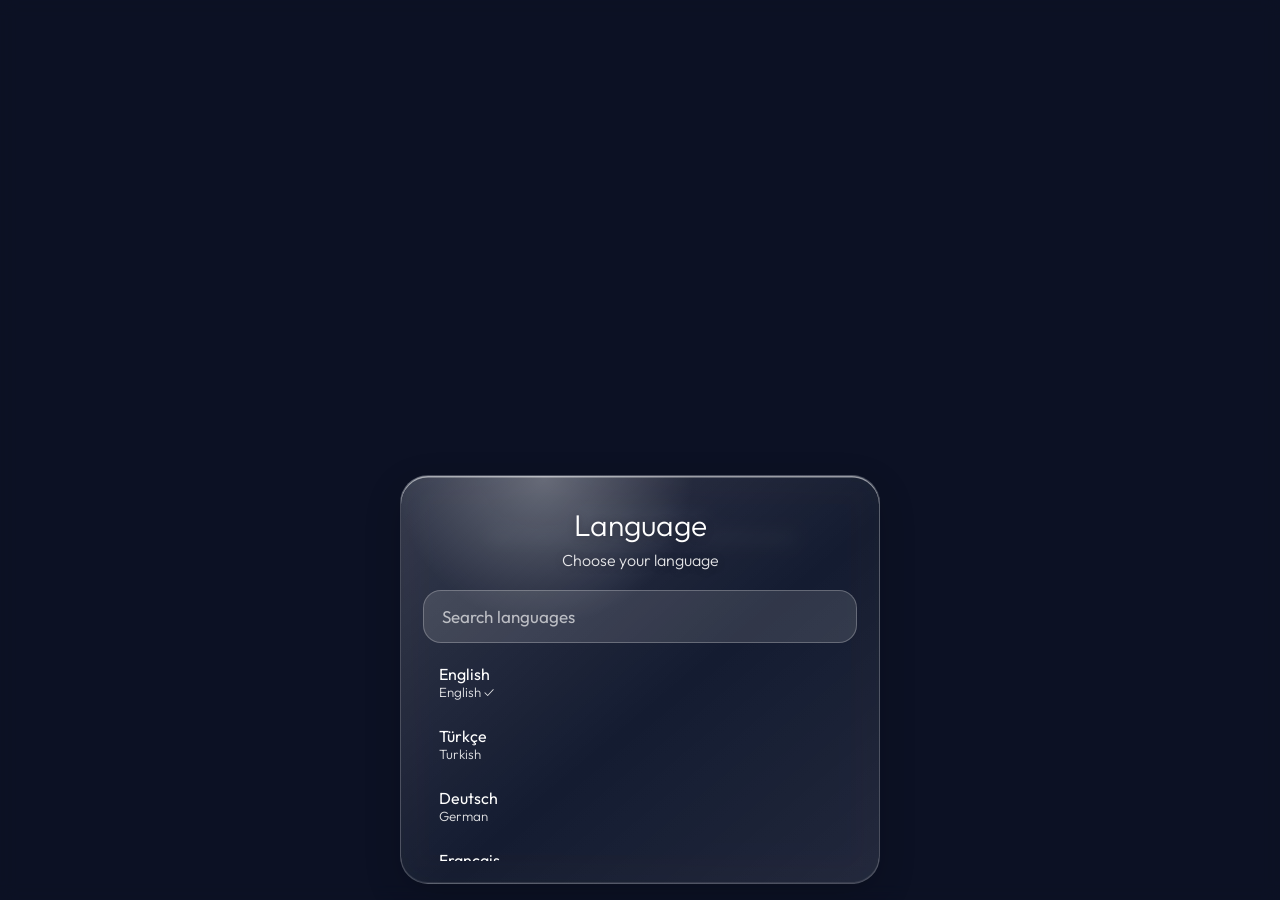
==== commit f2b4b590: "Add files via upload" ====
--- a/index.html
+++ b/index.html
@@ -209,7 +209,7 @@
   <section class="glass card rise" style="--i:3"><h3 data-i18n="hourly">Hourly forecast</h3><div class="hours" id="hours"></div></section>
   <section class="glass card rise" style="--i:4"><h3 id="dayT">7-day forecast</h3><div class="days" id="days"></div><div class="mr"><button class="more press" id="more" aria-label="Show more days" data-i18n-aria="moreDays"><svg viewBox="0 0 24 24"><path d="M6 9l6 6 6-6"/></svg></button></div></section>
   <section class="grid rise" style="--i:5" id="tiles"></section>
-  <div class="foot"><button class="inst press" id="inst" hidden data-i18n="install">Install as app</button><br><span data-i18n="dataBy">Data:</span> <a href="https://open-meteo.com/" target="_blank" rel="noopener">Open-Meteo.com</a><div class="ai"><span data-i18n="aiNote">Made with generative AI (Claude Sonnet 5.5)</span> · <a href="https://creativecommons.org/licenses/by-nc-sa/4.0/" target="_blank" rel="noopener">CC BY-NC-SA 4.0</a></div></div>
+  <div class="foot"><button class="inst press" id="inst" hidden data-i18n="install">Install as app</button><br><span data-i18n="dataBy">Data:</span> <a href="https://open-meteo.com/" target="_blank" rel="noopener">Open-Meteo.com</a><div class="ai"><span data-i18n="aiNote">Made with generative AI</span> · <a href="https://creativecommons.org/licenses/by-nc-sa/4.0/" target="_blank" rel="noopener">CC BY-NC-SA 4.0</a></div></div>
 </main>
 
 <div id="setup">
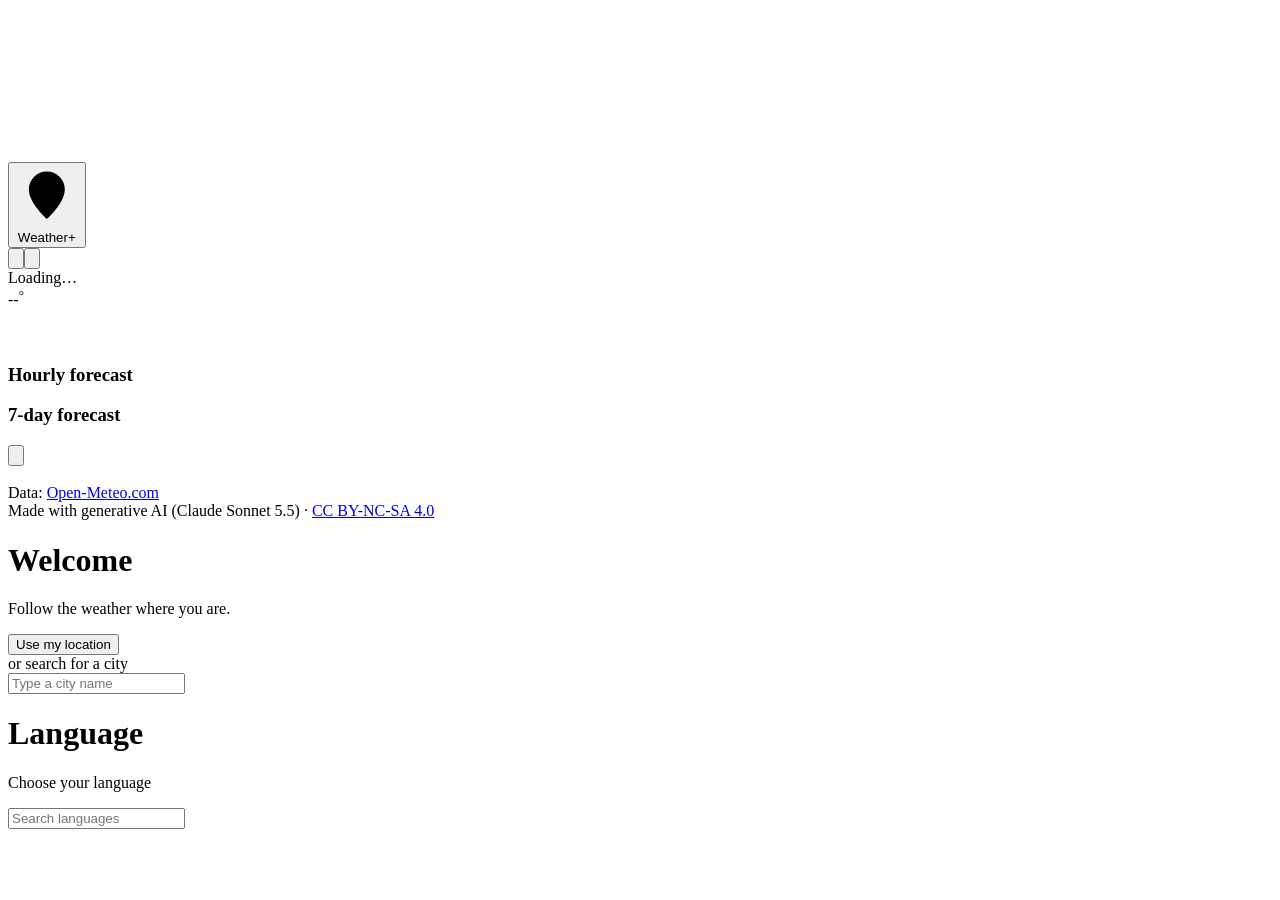
==== commit 19f732e2: "Add files via upload" ====
--- a/index.html
+++ b/index.html
@@ -3,179 +3,20 @@
 <head>
 <meta charset="utf-8">
 <meta name="viewport" content="width=device-width, initial-scale=1, viewport-fit=cover">
-<title>Hava</title>
+<title>Weather+</title>
 <meta name="theme-color" content="#2b7fff">
 <meta name="apple-mobile-web-app-capable" content="yes">
 <meta name="mobile-web-app-capable" content="yes">
 <meta name="apple-mobile-web-app-status-bar-style" content="black-translucent">
-<meta name="apple-mobile-web-app-title" content="Hava">
+<meta name="apple-mobile-web-app-title" content="Weather+">
 <link rel="manifest" href="manifest.webmanifest">
-<link rel="icon" href="icon.svg" type="image/svg+xml">
-<link rel="icon" href="icon-192.png" type="image/png" sizes="192x192">
-<link rel="apple-touch-icon" href="apple-touch-icon.png">
+<link rel="icon" href="images/icon.svg" type="image/svg+xml">
+<link rel="icon" href="images/icon-192.png" type="image/png" sizes="192x192">
+<link rel="apple-touch-icon" href="images/apple-touch-icon.png">
 <link rel="preconnect" href="https://fonts.googleapis.com">
 <link rel="preconnect" href="https://fonts.gstatic.com" crossorigin>
 <link href="https://fonts.googleapis.com/css2?family=Outfit:wght@200;300;400;500;600&display=swap" rel="stylesheet">
-<style>
-@property --g0{syntax:'<color>';inherits:true;initial-value:#10172a}
-@property --g1{syntax:'<color>';inherits:true;initial-value:#10172a}
-@property --g2{syntax:'<color>';inherits:true;initial-value:#16203a}
-@property --o1{syntax:'<color>';inherits:true;initial-value:#7cc4ff}
-@property --o2{syntax:'<color>';inherits:true;initial-value:#ffd27a}
-@property --o3{syntax:'<color>';inherits:true;initial-value:#9b8cff}
-:root{--g0:#10172a;--g1:#10172a;--g2:#16203a;--o1:#7cc4ff;--o2:#ffd27a;--o3:#9b8cff;--cl:0;--ink:#fff;--ink2:rgba(255,255,255,.88);--ink3:rgba(255,255,255,.66);transition:--g0 1.4s,--g1 1.4s,--g2 1.4s,--o1 1.4s,--o2 1.4s,--o3 1.4s}
-*{box-sizing:border-box;-webkit-tap-highlight-color:transparent;margin:0}
-html,body{height:100%;background:var(--g1);color:var(--ink);font-family:'Outfit',system-ui,-apple-system,'Segoe UI',sans-serif;-webkit-font-smoothing:antialiased}
-body{overflow-x:hidden}
-button,input{font:inherit;color:inherit}
-.sky{position:fixed;inset:0;z-index:-5;background:linear-gradient(165deg,var(--g0),var(--g1) 55%,var(--g2))}
-.orbs,.clouds{position:fixed;inset:0;z-index:-4;overflow:hidden;pointer-events:none}
-.orb{position:absolute;border-radius:50%;opacity:.7;will-change:transform}
-.orb:nth-child(1){width:60vmax;height:60vmax;left:-20vmax;top:-14vmax;background:radial-gradient(circle,var(--o1),transparent 68%);animation:d1 26s ease-in-out infinite alternate}
-.orb:nth-child(2){width:44vmax;height:44vmax;right:-16vmax;top:30vh;background:radial-gradient(circle,var(--o2),transparent 68%);opacity:.45;animation:d2 32s ease-in-out infinite alternate}
-.orb:nth-child(3){width:52vmax;height:52vmax;left:10vmax;bottom:-24vmax;background:radial-gradient(circle,var(--o3),transparent 68%);opacity:.5;animation:d3 38s ease-in-out infinite alternate}
-@keyframes d1{to{transform:translate(18vmax,10vmax) scale(1.15)}}
-@keyframes d2{to{transform:translate(-22vmax,-8vmax) scale(.85)}}
-@keyframes d3{to{transform:translate(14vmax,-12vmax) scale(1.2)}}
-.clouds{z-index:-3;opacity:var(--cl);transition:opacity 1.6s}
-.clouds i{position:absolute;width:80vw;height:20vh;border-radius:50%;background:radial-gradient(ellipse,rgba(255,255,255,.3),transparent 70%);will-change:transform;animation:cd 40s linear infinite alternate}
-.clouds i:nth-child(1){top:6vh;left:-30vw}
-.clouds i:nth-child(2){top:34vh;left:30vw;animation-duration:55s;animation-direction:alternate-reverse;height:16vh}
-.clouds i:nth-child(3){top:62vh;left:-20vw;animation-duration:48s}
-@keyframes cd{to{transform:translateX(45vw)}}
-#fx{position:fixed;inset:0;width:100%;height:100%;z-index:-2;pointer-events:none}
-
-.glass{position:relative;border-radius:28px;background:linear-gradient(140deg,rgba(255,255,255,.18),rgba(255,255,255,.05) 55%,rgba(255,255,255,.1)),linear-gradient(rgba(10,22,46,.3),rgba(10,22,46,.3));text-shadow:0 1px 8px rgba(0,0,0,.3);
--webkit-backdrop-filter:blur(18px) saturate(140%);backdrop-filter:blur(18px) saturate(140%);border:1px solid rgba(255,255,255,.2);
-box-shadow:inset 0 1.5px 0 rgba(255,255,255,.55),inset 0 -1px 0 rgba(255,255,255,.1),0 12px 36px rgba(0,0,0,.18);overflow:hidden;isolation:isolate}
-.glass::before{content:"";position:absolute;inset:0;z-index:-1;pointer-events:none;border-radius:inherit;background:radial-gradient(240px circle at var(--mx,30%) var(--my,0%),rgba(255,255,255,.28),transparent 62%)}
-.press{transition:transform .35s cubic-bezier(.2,1.2,.4,1)}
-.press:active{transform:scale(.95)}
-
-#app{max-width:520px;margin:0 auto;padding:calc(env(safe-area-inset-top,0px) + 14px) 16px calc(env(safe-area-inset-bottom,0px) + 28px);display:flex;flex-direction:column;gap:14px;min-height:100%}
-.top{display:flex;gap:10px;align-items:center;justify-content:space-between}
-.city{display:flex;align-items:center;gap:8px;padding:11px 18px;border-radius:999px;border:0;cursor:pointer;min-width:0;font-weight:500;font-size:16px}
-.city span{white-space:nowrap;overflow:hidden;text-overflow:ellipsis}
-.city svg,.rf svg{width:18px;height:18px;flex:none;stroke:currentColor;fill:none;stroke-width:2;stroke-linecap:round;stroke-linejoin:round}
-.rf{width:46px;height:46px;border-radius:50%;border:0;display:grid;place-items:center;cursor:pointer;flex:none}
-.rf.spin svg{animation:sp .9s linear infinite}
-@keyframes sp{to{transform:rotate(360deg)}}
-.live{display:flex;align-items:center;gap:7px;justify-content:center;font-size:13px;color:var(--ink2);font-weight:300}
-.live i{width:7px;height:7px;border-radius:50%;background:#5dff9d;animation:pl 2s infinite}
-@keyframes pl{0%{box-shadow:0 0 0 0 rgba(93,255,157,.7)}70%,100%{box-shadow:0 0 0 9px rgba(93,255,157,0)}}
-
-.hero{text-align:center;padding:0 0 8px}
-.hero .ic{width:150px;height:150px;margin:0 auto;filter:drop-shadow(0 16px 24px rgba(0,0,0,.22));animation:fl 7s ease-in-out infinite}
-@keyframes fl{50%{transform:translateY(-9px)}}
-.temp{font-size:118px;font-weight:200;line-height:.95;letter-spacing:-6px;margin-left:16px;text-shadow:0 6px 40px rgba(0,0,0,.18)}
-.temp sup{font-size:50px;font-weight:300;letter-spacing:0;vertical-align:top;position:relative;top:10px}
-.cond{font-size:22px;font-weight:400;margin-top:6px}
-.hl{color:var(--ink2);font-weight:300;margin-top:4px;font-size:17px}
-
-.ic{display:block}
-.ic .rays{animation:sp 28s linear infinite}
-.ic .cl{animation:dr 7s ease-in-out infinite alternate}
-.ic .rn{animation:fall 1.1s linear infinite}
-.ic .sn{animation:fall 2.4s linear infinite}
-.ic .bl{animation:bl 3s steps(1) infinite}
-@keyframes dr{to{transform:translateX(3px)}}
-@keyframes fall{0%{transform:translateY(-5px);opacity:0}30%{opacity:1}100%{transform:translateY(9px);opacity:0}}
-@keyframes bl{0%,88%{opacity:1}90%,94%{opacity:.25}}
-.h .ic *,.d .ic *{animation:none!important}
-
-.card{padding:16px 0 14px}
-.card h3,.t h4{font-size:12.5px;font-weight:500;color:var(--ink2);text-transform:uppercase;letter-spacing:.6px}
-.card h3{padding:0 20px 10px}
-.hours{display:flex;gap:4px;overflow-x:auto;padding:0 12px 4px;scrollbar-width:none}
-.hours::-webkit-scrollbar{display:none}
-.h{flex:none;width:60px;padding:12px 0;border-radius:22px;text-align:center;display:flex;flex-direction:column;align-items:center;gap:5px}
-.h.now{background:rgba(255,255,255,.22);box-shadow:inset 0 1px 0 rgba(255,255,255,.5)}
-.h b{font-weight:400;font-size:14px;color:var(--ink2)}
-.h.now b{color:#fff}
-.h .ic{width:38px;height:38px}
-.h span{font-size:18px;font-weight:500}
-.h small{font-size:11px;color:#a8e4ff;height:13px}
-.nodata{padding:6px 20px;color:var(--ink2);font-weight:300;font-size:14px}
-.days{padding:0 20px}
-.d{display:grid;grid-template-columns:82px 36px 30px 1fr 30px;align-items:center;gap:8px;padding:9px 0}
-.d+.d{border-top:1px solid rgba(255,255,255,.14)}
-.d b{font-weight:400}
-.d .ic{width:36px;height:36px}
-.d .lo{color:var(--ink2);text-align:right}
-.d .hi{font-weight:500}
-.bar{height:6px;border-radius:9px;background:rgba(255,255,255,.18);position:relative}
-.bar i{position:absolute;top:0;bottom:0;border-radius:9px;background:linear-gradient(90deg,#8fe3ff,#ffd877,#ff9a6b)}
-.bar u{position:absolute;top:50%;width:10px;height:10px;margin:-5px 0 0 -5px;border-radius:50%;background:#fff;box-shadow:0 0 0 2px rgba(0,0,0,.25)}
-.rainp{display:block;font-size:11px;color:#a8e4ff;line-height:1}
-.grid{display:grid;grid-template-columns:1fr 1fr;gap:12px}
-.t{padding:16px 18px;min-height:136px;display:flex;flex-direction:column;justify-content:space-between;gap:8px}
-.t strong{font-size:34px;font-weight:300;letter-spacing:-1px;line-height:1}
-.t strong em{font-size:15px;font-style:normal;color:var(--ink2);margin-left:3px;letter-spacing:0}
-.t p{font-size:13px;color:var(--ink2);font-weight:300;line-height:1.3}
-.t .row{display:flex;justify-content:space-between;align-items:center}
-.cmp{width:46px;height:46px;border-radius:50%;border:1.5px solid rgba(255,255,255,.35);display:grid;place-items:center;flex:none}
-.cmp svg{width:24px;height:24px;transition:transform 1s cubic-bezier(.2,1.4,.4,1)}
-.sc{height:6px;border-radius:9px;position:relative;background:linear-gradient(90deg,#6dd36d,#ffd84d,#ff9a3d,#ff5a5a,#b05aff)}
-.sc u{position:absolute;top:50%;width:12px;height:12px;margin:-6px 0 0 -6px;border-radius:50%;background:#fff;box-shadow:0 0 0 2px rgba(0,0,0,.3)}
-.sun2{display:flex;justify-content:space-between;align-items:flex-end;font-size:26px;font-weight:300;line-height:1.1}.sun2 p{flex:1;text-align:center;padding-bottom:3px}.t.wide{grid-column:1/-1;gap:6px}.arc{display:block;width:100%;height:auto;margin:4px 0 2px}.arc .rays{animation:sp 28s linear infinite}.pl2{animation:pl2 3s ease-in-out infinite alternate}@keyframes pl2{from{opacity:.5}to{opacity:1}}.tw{animation:tw 3s ease-in-out infinite alternate}@keyframes tw{from{opacity:.2}to{opacity:1}}.sun2 small{display:block;font-size:11px;color:var(--ink2);font-weight:400}.sun2 b{font-weight:500;font-size:14px}.rainalert{display:inline-flex;align-items:center;gap:8px;margin-top:14px;padding:9px 16px;border-radius:999px;background:rgba(255,255,255,.16);border:1px solid rgba(255,255,255,.22);font-size:14px;-webkit-backdrop-filter:blur(14px);backdrop-filter:blur(14px)}.rainalert[hidden]{display:none}.h.dayb b{color:#fff;font-weight:600}
-.sun2 small{display:block;font-size:11px;color:var(--ink2);font-weight:400}
-.foot{text-align:center;font-size:12px;color:var(--ink3);margin-top:4px}
-.foot a{color:inherit}
-
-#setup,#lang{position:fixed;inset:0;z-index:20;display:flex;visibility:hidden;opacity:0;transition:opacity .35s ease,visibility 0s linear .35s;align-items:flex-end;justify-content:center;padding:16px calc(16px) calc(env(safe-area-inset-bottom,0px) + 16px);background:rgba(8,12,28,.4);-webkit-backdrop-filter:blur(8px);backdrop-filter:blur(8px)}
-#setup.on,#lang.on{visibility:visible;opacity:1;transition:opacity .35s ease}
-.sheet{width:100%;max-width:480px;padding:30px 22px 22px;transform:translateY(70px) scale(.96);opacity:0;transition:transform .55s cubic-bezier(.2,1.1,.3,1),opacity .4s ease}
-#setup.on .sheet,#lang.on .sheet{transform:none;opacity:1}
-.sheet .ic{width:80px;height:80px;margin:0 auto 8px}
-.sheet h1{font-size:30px;font-weight:300;text-align:center}
-.sheet .sub{text-align:center;color:var(--ink2);font-weight:300;margin:6px 0 20px}
-.btn{width:100%;padding:16px;border-radius:20px;border:0;font-weight:500;font-size:17px;cursor:pointer;background:linear-gradient(140deg,#fff,rgba(255,255,255,.75));color:#17325a;box-shadow:0 10px 24px rgba(0,0,0,.2)}
-.or{text-align:center;color:var(--ink3);font-size:13px;margin:14px 0}
-.inp{width:100%;padding:15px 18px;border-radius:18px;border:1px solid rgba(255,255,255,.25);background:rgba(255,255,255,.12);outline:none;font-size:17px}
-.inp::placeholder{color:var(--ink3)}
-.sg{margin-top:8px;max-height:210px;overflow:auto}
-.sg button{display:block;width:100%;text-align:left;padding:13px 16px;border:0;background:none;border-radius:14px;cursor:pointer;font-size:16px}
-.sg button:active{background:rgba(255,255,255,.16)}
-.sg small{display:block;color:var(--ink2);font-weight:300}
-.msg{min-height:20px;text-align:center;font-size:13px;color:#ffd3b0;margin-top:10px}
-.close{display:block;margin:12px auto 0;background:none;border:0;color:var(--ink2);cursor:pointer;padding:6px 12px}
-#toast{position:fixed;left:50%;bottom:calc(env(safe-area-inset-bottom,0px) + 22px);transform:translate(-50%,120px);padding:12px 20px;border-radius:999px;font-size:14px;z-index:30;transition:transform .5s cubic-bezier(.2,1.2,.4,1);white-space:nowrap}
-#toast.on{transform:translate(-50%,0)}
-
-.tb{display:flex;gap:8px}
-.inst{margin:2px 0 12px;padding:12px 22px;border-radius:999px;border:1px solid rgba(255,255,255,.3);background:rgba(255,255,255,.16);font-size:15px;cursor:pointer}.inst[hidden]{display:none}
-.mr{display:flex;justify-content:flex-end;padding:2px 14px 0}.more{width:30px;height:30px;border-radius:50%;border:0;background:rgba(255,255,255,.14);display:grid;place-items:center;cursor:pointer}.more svg{width:16px;height:16px;stroke:#fff;fill:none;stroke-width:2.4;stroke-linecap:round;stroke-linejoin:round;transition:transform .35s}.more.open svg{transform:rotate(180deg)}
-.t{touch-action:manipulation;-webkit-user-select:none;user-select:none}
-.t .xc,.t .chart{display:none}
-.t.x{grid-column:1/-1;min-height:0;animation:xin .45s cubic-bezier(.2,1,.3,1)}
-.t.x>*:not(h4):not(.xc):not(.chart){display:none}
-.t.x .xc{display:grid;place-items:center}
-.t.x .chart{display:flex}
-.t.x h4::after{content:" · " var(--hx,"");text-transform:none;letter-spacing:0}
-@keyframes xin{from{opacity:.5;transform:scaleX(.55)}}
-.xc{position:absolute;top:10px;right:10px;width:32px;height:32px;border-radius:50%;border:0;background:rgba(255,255,255,.2);cursor:pointer;z-index:2}
-.xc svg{width:14px;height:14px;stroke:#fff;stroke-width:2.6;stroke-linecap:round;fill:none}
-.chart{gap:2px;overflow-x:auto;margin:6px -8px 0;padding-bottom:2px;scrollbar-width:none}.chart::-webkit-scrollbar{display:none}
-.mc{flex:none;width:46px;padding:8px 0;border-radius:16px;text-align:center;display:flex;flex-direction:column;align-items:center;gap:4px}
-.mc:first-child{background:rgba(255,255,255,.18)}
-.mc b{font-weight:400;font-size:12.5px;color:var(--ink2)}.mc .mv{font-size:15px;font-weight:500}
-.mb{height:72px;width:10px;border-radius:9px;background:rgba(255,255,255,.16);position:relative;overflow:hidden;margin-top:2px}
-.mb i{position:absolute;left:0;right:0;bottom:0;border-radius:9px}
-.mc svg{width:14px;height:14px}
-.dots{display:flex;gap:0;justify-content:center;margin:-10px 0 -6px}
-.dots i{box-sizing:content-box;width:7px;height:7px;border:7px solid transparent;border-radius:50%;background:rgba(255,255,255,.35);background-clip:padding-box;transition:width .35s,background .35s,opacity .35s;cursor:pointer}
-.dots i.on{width:20px;border-radius:12px;background:#fff;background-clip:padding-box}
-.dots i.em{opacity:.4}
-.hero{touch-action:pan-y}
-#app>*{transition:filter .35s ease}
-.ld #app>:not(.top):not(.dots){filter:blur(7px) opacity(.5)}
-.rise{opacity:0;transform:translateY(26px) scale(.97)}
-.go .rise{animation:rs .9s cubic-bezier(.2,1,.3,1) forwards;animation-delay:calc(var(--i)*90ms)}
-@keyframes rs{to{opacity:1;transform:none}}
-@media (prefers-reduced-motion:reduce){*{animation:none!important;transition:none!important}.rise{opacity:1;transform:none}}
-@media (max-width:380px){.temp{font-size:96px}.d{grid-template-columns:72px 32px 28px 1fr 28px}}
-.foot .ai{margin-top:6px;font-size:11px;opacity:.8}.foot .ai a{color:inherit}
-</style>
+<link rel="stylesheet" href="css/style.css">
 </head>
 <body>
 <svg width="0" height="0" style="position:absolute"><defs>
@@ -193,7 +34,7 @@
   <div class="top rise" style="--i:0">
     <button class="city glass press" id="cityBtn" aria-label="Change location" data-i18n-aria="changeLoc">
       <svg viewBox="0 0 24 24"><path d="M12 21s7-6.2 7-11.5A7 7 0 0 0 5 9.5C5 14.8 12 21 12 21z"/><circle cx="12" cy="9.5" r="2.5"/></svg>
-      <span id="cityName">Hava</span>
+      <span id="cityName">Weather+</span>
     </button>
     <div class="tb"><button class="rf glass press" id="lgBtn" aria-label="Language" data-i18n-aria="language"><svg viewBox="0 0 24 24"><circle cx="12" cy="12" r="9"/><path d="M3 12h18M12 3c2.6 2.8 3.9 5.8 3.9 9s-1.3 6.2-3.9 9c-2.6-2.8-3.9-5.8-3.9-9S9.4 5.8 12 3z"/></svg></button><button class="rf glass press" id="rf" aria-label="Refresh" data-i18n-aria="refresh"><svg viewBox="0 0 24 24"><path d="M20 12a8 8 0 1 1-2.6-5.9"/><path d="M20 4v5h-5"/></svg></button></div>
   </div>
@@ -209,7 +50,7 @@
   <section class="glass card rise" style="--i:3"><h3 data-i18n="hourly">Hourly forecast</h3><div class="hours" id="hours"></div></section>
   <section class="glass card rise" style="--i:4"><h3 id="dayT">7-day forecast</h3><div class="days" id="days"></div><div class="mr"><button class="more press" id="more" aria-label="Show more days" data-i18n-aria="moreDays"><svg viewBox="0 0 24 24"><path d="M6 9l6 6 6-6"/></svg></button></div></section>
   <section class="grid rise" style="--i:5" id="tiles"></section>
-  <div class="foot"><button class="inst press" id="inst" hidden data-i18n="install">Install as app</button><br><span data-i18n="dataBy">Data:</span> <a href="https://open-meteo.com/" target="_blank" rel="noopener">Open-Meteo.com</a><div class="ai"><span data-i18n="aiNote">Made with generative AI</span> · <a href="https://creativecommons.org/licenses/by-nc-sa/4.0/" target="_blank" rel="noopener">CC BY-NC-SA 4.0</a></div></div>
+  <div class="foot"><button class="inst press" id="inst" hidden data-i18n="install">Install as app</button><br><span data-i18n="dataBy">Data:</span> <a href="https://open-meteo.com/" target="_blank" rel="noopener">Open-Meteo.com</a><div class="ai"><span data-i18n="aiNote">Made with generative AI (Claude Sonnet 5.5)</span> · <a href="https://creativecommons.org/licenses/by-nc-sa/4.0/" target="_blank" rel="noopener">CC BY-NC-SA 4.0</a></div></div>
 </main>
 
 <div id="setup">
@@ -229,540 +70,17 @@
 <div id="lang"><div class="sheet glass"><h1 data-i18n="language">Language</h1><p class="sub" data-i18n="langSub">Choose your language</p><input class="inp" id="lq" data-i18n-ph="langSearch" placeholder="Search languages" autocomplete="off"><div class="sg" id="lg"></div><button class="close" id="lClose" style="display:none" data-i18n="cancel">Cancel</button></div></div>
 <div id="toast" class="glass"></div>
 
-<script>
-const tmo=ms=>typeof AbortSignal!=='undefined'&&AbortSignal.timeout?AbortSignal.timeout(ms):undefined;
-const esc=s=>String(s==null?'':s).replace(/[&<>"']/g,m=>({'&':'&amp;','<':'&lt;','>':'&gt;','"':'&quot;',"'":'&#39;'}[m]));
-/* ---------- Veri: doğrudan Open-Meteo (sunucu yok) ---------- */
-const WMO={0:[1000],1:[1000],2:[1003],3:[1009],45:[1135],48:[1147],51:[1153],53:[1153],55:[1153],56:[1168],57:[1168],61:[1183],63:[1189],65:[1195],66:[1198],67:[1198],71:[1213],73:[1219],75:[1225],77:[1213],80:[1240],81:[1243],82:[1246],85:[1255],86:[1258],95:[1087],96:[1276],99:[1276]};
-const wcond = c => ({ code: (WMO[c] || [1009])[0], wmo: WMO[c] ? c : -1, text: '', icon: '' });
-const DIRS = ['K','KKD','KD','DKD','D','DGD','GD','GGD','G','GGB','GB','BGB','B','BKB','KB','KKB'];
-
-async function fetchWeather(q) {
-  const [la, lo] = String(q).split(',').map(Number);
-  if (!Number.isFinite(la) || !Number.isFinite(lo) || Math.abs(la) > 90 || Math.abs(lo) > 180) throw new Error('Invalid location');
-  const u =
-    `https://api.open-meteo.com/v1/forecast?latitude=${la}&longitude=${lo}` +
-    `&timezone=auto&forecast_days=14&wind_speed_unit=kmh` +
-    `&current=temperature_2m,relative_humidity_2m,apparent_temperature,is_day,weather_code,surface_pressure,wind_speed_10m,wind_direction_10m,wind_gusts_10m,cloud_cover,visibility,uv_index` +
-    `&hourly=temperature_2m,weather_code,is_day,precipitation_probability,apparent_temperature,relative_humidity_2m,wind_speed_10m,wind_direction_10m,uv_index,visibility,surface_pressure,cloud_cover` +
-    `&daily=weather_code,temperature_2m_max,temperature_2m_min,sunrise,sunset,moonrise,moonset,moon_phase,precipitation_probability_max`;
-
-  const r = await fetch(u, { signal: tmo(15000) });
-  if (!r.ok) throw new Error('Open-Meteo ' + r.status);
-  const j = await r.json();
-  if (!j.current || !j.hourly || !j.daily) throw new Error('Open-Meteo: incomplete data');
-
-  let aq = null, aqH = [];
-  try {
-    const a = await (await fetch(
-      `https://air-quality-api.open-meteo.com/v1/air-quality?latitude=${la}&longitude=${lo}&current=us_aqi&hourly=us_aqi&forecast_days=4&timezone=auto`,
-      { signal: tmo(8000) }
-    )).json();
-    const epa = v => Number.isFinite(v) ? (v <= 50 ? 1 : v <= 100 ? 2 : v <= 150 ? 3 : v <= 200 ? 4 : v <= 300 ? 5 : 6) : null;
-    aq = epa(a?.current?.us_aqi);
-    aqH = (a?.hourly?.us_aqi || []).slice(0, 96).map(epa);
-  } catch {}
-
-  const c = j.current, H = j.hourly, D = j.daily;
-  const n = x => Number.isFinite(Number(x)) ? Number(x) : 0;
-  const T = n(c.temperature_2m), RH = n(c.relative_humidity_2m);
-  const g = Math.log(Math.max(RH, 1) / 100) + 17.62 * T / (243.12 + T);
-  const dew = 243.12 * g / (17.62 - g);
-  const wd = n(c.wind_direction_10m);
-  const lt = String(c.time || '').replace('T', ' ');
-
-  const r1 = x => Math.round(n(x) * 10) / 10;
-  const sl = arr => (arr || []).slice(0, 96);
-  const metrics = {
-    start: String(H.time[0]).replace('T', ' '),
-    feels: sl(H.apparent_temperature).map(r1),
-    hum: sl(H.relative_humidity_2m).map(x => Math.round(n(x))),
-    wind: sl(H.wind_speed_10m).map(x => Math.round(n(x))),
-    wdir: sl(H.wind_direction_10m).map(x => Math.round(n(x))),
-    uv: sl(H.uv_index).map(r1),
-    vis: sl(H.visibility).map(x => Math.round(n(x) / 100) / 10),
-    pres: sl(H.surface_pressure).map(x => Math.round(n(x))),
-    cloud: sl(H.cloud_cover).map(x => Math.round(n(x))),
-    aqi: aqH
-  };
-
-  return {
-    ver: 7,
-    metrics,
-    location: { name: '', country: '', localtime: lt },
-    current: {
-      last_updated: lt,
-      temp_c: T,
-      feelslike_c: n(c.apparent_temperature),
-      humidity: RH,
-      cloud: n(c.cloud_cover),
-      dewpoint_c: Math.round(dew * 10) / 10,
-      wind_kph: n(c.wind_speed_10m),
-      gust_kph: n(c.wind_gusts_10m),
-      wind_dir: DIRS[Math.round(wd / 22.5) % 16],
-      wind_degree: wd,
-      uv: n(c.uv_index),
-      vis_km: Math.round(n(c.visibility) / 100) / 10,
-      pressure_mb: Math.round(n(c.surface_pressure)),
-      is_day: c.is_day === 1 ? 1 : 0,
-      condition: wcond(c.weather_code),
-      air_quality: { 'us-epa-index': aq }
-    },
-    forecast: {
-      forecastday: D.time.map((d, i) => ({
-        date: d,
-        day: {
-          maxtemp_c: n(D.temperature_2m_max[i]),
-          mintemp_c: n(D.temperature_2m_min[i]),
-          rain: n(D.precipitation_probability_max[i]),
-          condition: wcond(D.weather_code[i])
-        },
-        astro: {
-          sunrise: D.sunrise[i] || null,
-          sunset: D.sunset[i] || null,
-          moonrise: D.moonrise?.[i] || null,
-          moonset: D.moonset?.[i] || null,
-          moon_phase: D.moon_phase?.[i] ?? null
-        },
-        hour: i >= 4 ? [] : H.time.slice(i * 24, i * 24 + 24).map((t, k) => ({
-          time: t.replace('T', ' '),
-          temp_c: n(H.temperature_2m[i * 24 + k]),
-          is_day: H.is_day[i * 24 + k] === 1 ? 1 : 0,
-          condition: { code: wcond(H.weather_code[i * 24 + k]).code },
-          chance_of_rain: n(H.precipitation_probability[i * 24 + k])
-        }))
-      }))
-    }
-  };
-}
-
-
-const $=id=>document.getElementById(id);
-const LS={get:k=>{try{return localStorage.getItem(k)}catch(e){return null}},set:(k,v)=>{try{localStorage.setItem(k,v)}catch(e){}}};
-const MAXC=5,SYNC=15*60e3;
-let cities=(()=>{let a=JSON.parse(LS.get('w_cities')||'null');if(!Array.isArray(a)){const o=JSON.parse(LS.get('w_loc')||'null');a=o?[o]:[]}return a.filter(Boolean).slice(0,MAXC)})(),ci=0,loc=cities[0]||null,timer=null,fetching=false,lastTemp=null,firstRender=true,lastJson='';
-
-/* ---------- Animasyonlu SVG ikonlar (internet gerektirmez) ---------- */
-const SUN=(x,y,r)=>{let s='';for(let i=0;i<8;i++){const a=i*Math.PI/4,c=Math.cos(a),n=Math.sin(a);s+=`<line x1="${x+c*(r+5)}" y1="${y+n*(r+5)}" x2="${x+c*(r+9)}" y2="${y+n*(r+9)}"/>`}
- return `<g class="rays" style="transform-origin:${x}px ${y}px" stroke="#ffc94d" stroke-width="3" stroke-linecap="round">${s}</g><circle cx="${x}" cy="${y}" r="${r}" fill="url(#gS)"/>`};
-const MOON='<path d="M38 10a20 20 0 1 0 14 30 16 16 0 0 1-14-30z" fill="url(#gM)"/>';
-const CL=(f='gC',t='')=>`<g transform="${t}"><path class="cl" d="M20 48a10 10 0 0 1-1.5-19.9A14 14 0 0 1 45.5 31 8.5 8.5 0 0 1 46 48z" fill="url(#${f})"/></g>`;
-const drops=Array.from({length:MAXC},(_,i)=>i).map(i=>`<line class="rn" style="animation-delay:${i*.35}s" x1="${24+i*8}" y1="50" x2="${22+i*8}" y2="57" stroke="#7cc4ff" stroke-width="3" stroke-linecap="round"/>`).join('');
-const flakes=Array.from({length:MAXC},(_,i)=>i).map(i=>`<circle class="sn" style="animation-delay:${i*.8}s" cx="${24+i*8}" cy="54" r="2.2" fill="#fff"/>`).join('');
-function ic(kind,day){
-  let b;
-  switch(kind){
-    case'clear':b=day?SUN(32,32,12):MOON;break;
-    case'partly':b=(day?SUN(23,23,9):'<g transform="translate(-3 -3) scale(.8)">'+MOON+'</g>')+CL('gC','translate(4 6)');break;
-    case'fog':b=CL('gC','translate(0 -4)')+Array.from({length:MAXC},(_,i)=>i).map(i=>`<line x1="${16+i*3}" y1="${46+i*6}" x2="${48-i*3}" y2="${46+i*6}" stroke="#fff" stroke-opacity=".8" stroke-width="3" stroke-linecap="round"/>`).join('');break;
-    case'rain':b=CL('gD','translate(0 -6)')+drops;break;
-    case'snow':b=CL('gC','translate(0 -6)')+flakes;break;
-    case'storm':b=CL('gD','translate(0 -8)')+'<polygon class="bl" points="35,40 27,53 33,53 29,62 41,47 34,47" fill="#ffd84d"/>';break;
-    default:b=CL('gD','translate(7 -6) scale(.8)')+CL('gC','translate(0 2)');
-  }
-  return `<svg class="ic" viewBox="0 0 64 64">${b}</svg>`;
-}
-const SET=a=>new Set(a);
-const C_FOG=SET([1030,1135,1147]),C_STORM=SET([1087,1273,1276,1279,1282]);
-const C_SNOW=SET([1066,1114,1117,1210,1213,1216,1219,1222,1225,1255,1258,1237,1261,1264,1204,1207,1069,1072,1168,1171]);
-const C_RAIN=SET([1063,1150,1153,1180,1183,1186,1189,1192,1195,1198,1201,1240,1243,1246,1249,1252]);
-function kindOf(code){return C_STORM.has(code)?'storm':C_SNOW.has(code)?'snow':C_RAIN.has(code)?'rain':C_FOG.has(code)?'fog':code===1000?'clear':code===1003?'partly':'cloud'}
-$('sIcon').innerHTML=ic('partly',1);
-
-/* ---------- Temalar ---------- */
-const THEMES={
- 'clear-day':{g:['#1558d6','#3b94f0','#82c3f7'],o:['#7cc4ff','#ffd27a','#9bd0ff'],tc:'#1558d6',fx:'none',cl:.25},
- 'clear-night':{g:['#050818','#141a47','#3a2d6b'],o:['#4b5bd6','#7a4fc2','#2a6fb0'],tc:'#101436',fx:'stars',cl:0},
- 'cloud-day':{g:['#3d566f','#5f7b97','#8aa3bb'],o:['#a9c2d9','#e5edf4','#7d9bb7'],tc:'#3d566f',fx:'none',cl:.9},
- 'cloud-night':{g:['#151d29','#27364a','#43556b'],o:['#4a6a8c','#3a4f6a','#6a7fa0'],tc:'#1c2735',fx:'stars',cl:.4},
- 'rain':{g:['#1f3042','#38536d','#5d7e99'],o:['#4a82b0','#6a90ad','#3a6288'],tc:'#2a4057',fx:'rain',cl:.6},
- 'storm':{g:['#100f1b','#27263f','#4a4066'],o:['#5a4a9c','#3a3f7a','#7a5a9c'],tc:'#1a1928',fx:'storm',cl:.5},
- 'snow':{g:['#566f8c','#7c97b4','#a7bdd3'],o:['#d5e6f7','#ffffff','#9fbad6'],tc:'#566f8c',fx:'snow',cl:.8},
- 'fog':{g:['#4d5a63','#6f7d86','#97a4ac'],o:['#b4bfc5','#dde3e6','#8e9aa1'],tc:'#4d5a63',fx:'fog',cl:1}
-};
-function themeOf(code,day){
-  const k=kindOf(code);
-  if(k==='storm'||k==='snow'||k==='rain'||k==='fog')return k;
-  if(k==='cloud')return day?'cloud-day':'cloud-night';
-  return day?'clear-day':'clear-night';
-}
-let curTheme='';
-function setTheme(t){
-  if(t===curTheme)return;curTheme=t;
-  const T=THEMES[t],r=document.documentElement.style;
-  r.setProperty('--o1',T.o[0]);r.setProperty('--o2',T.o[1]);r.setProperty('--o3',T.o[2]);r.setProperty('--cl',T.cl);r.setProperty('--g0',T.g[0]);r.setProperty('--g1',T.g[1]);r.setProperty('--g2',T.g[2]);
-  document.querySelector('meta[name=theme-color]').content=T.tc;setFx(T.fx);
-}
-
-/* ---------- Parçacıklar ---------- */
-const cv=$('fx'),cx=cv.getContext('2d');let W=0,H=0,P=[],mode='none',flash=0,tk=0;
-const reduce=matchMedia('(prefers-reduced-motion:reduce)').matches;
-function size(){const d=Math.min(devicePixelRatio||1,2);W=innerWidth;H=innerHeight;cv.width=W*d;cv.height=H*d;cx.setTransform(d,0,0,d,0,0)}
-addEventListener('resize',size);size();
-function setFx(m){
-  mode=m;P=[];const n={rain:110,storm:190,snow:80,stars:70}[m]||0;
-  for(let i=0;i<n;i++){
-    if(m==='snow')P.push({x:Math.random()*W,y:Math.random()*H,r:1.5+Math.random()*3,v:.4+Math.random(),s:Math.random()*6});
-    else if(m==='stars')P.push({x:Math.random()*W,y:Math.random()*H*.7,r:.5+Math.random()*1.5,s:Math.random()*6});
-    else P.push({x:Math.random()*W,y:Math.random()*H,l:12+Math.random()*16,v:(m==='storm'?16:11)+Math.random()*7});
-  }
-}
-(function loop(){
-  requestAnimationFrame(loop);tk+=.016;cx.clearRect(0,0,W,H);if(reduce||!P.length)return;
-  if(mode==='rain'||mode==='storm'){
-    cx.strokeStyle='rgba(210,230,255,.45)';cx.lineWidth=1.2;cx.beginPath();
-    for(const p of P){cx.moveTo(p.x,p.y);cx.lineTo(p.x-p.l*.18,p.y+p.l);p.y+=p.v;p.x-=p.v*.18;if(p.y>H){p.y=-20;p.x=Math.random()*(W+60)}}
-    cx.stroke();
-    if(mode==='storm'){if(Math.random()<.004)flash=.5;if(flash>0){cx.fillStyle=`rgba(220,230,255,${flash})`;cx.fillRect(0,0,W,H);flash-=.03}}
-  }else if(mode==='snow'){
-    cx.fillStyle='rgba(255,255,255,.85)';
-    for(const p of P){cx.beginPath();cx.arc(p.x+Math.sin(tk+p.s)*14,p.y,p.r,0,6.3);cx.fill();p.y+=p.v;if(p.y>H+6){p.y=-8;p.x=Math.random()*W}}
-  }else if(mode==='stars'){
-    for(const p of P){cx.fillStyle=`rgba(255,255,255,${.35+.6*Math.abs(Math.sin(tk*.9+p.s))})`;cx.beginPath();cx.arc(p.x,p.y,p.r,0,6.3);cx.fill()}
-  }
-})();
-function spec(e){const t=e.target.closest&&e.target.closest('.glass');if(!t)return;const r=t.getBoundingClientRect();t.style.setProperty('--mx',(e.clientX-r.left)+'px');t.style.setProperty('--my',(e.clientY-r.top)+'px')}
-addEventListener('pointermove',spec,{passive:true});addEventListener('pointerdown',spec,{passive:true});
-
-/* ---------- Veri ---------- */
-const uvT=u=>tx(u<3?'uv.low':u<6?'uv.mod':u<8?'uv.high':u<11?'uv.vhigh':'uv.ext');
-const aqT=i=>i?tx('aq.'+i):'';
-const hhmm=s=>s?String(s).slice(-5):'--:--';
-const key=s=>{const m=String(s||'').match(/(\d+)-(\d+)-(\d+)\D+(\d+)/);return m?m[1]+m[2].padStart(2,'0')+m[3].padStart(2,'0')+m[4].padStart(2,'0'):''};
-const dn=t=>new Date(String(t).slice(0,10)+'T12:00').toLocaleDateString(LC,{weekday:'short'});
-const t24=s=>{const iso=/T(\d+):(\d+)/.exec(s||'');if(iso)return iso[1].padStart(2,'0')+':'+iso[2];const m=/(\d+):(\d+)\s*(AM|PM)/i.exec(s||'');if(!m)return '—';let h=+m[1]%12;if(/pm/i.test(m[3]))h+=12;return String(h).padStart(2,'0')+':'+m[2]};
-const num=v=>Number.isFinite(Number(v))?Number(v):null;
-function toast(t){const e=$('toast');e.textContent=t;e.classList.add('on');clearTimeout(toast.t);toast.t=setTimeout(()=>e.classList.remove('on'),3200)}
-
-async function nameOf(la,lo){
-  try{
-    const r=await fetch(`https://api.bigdatacloud.net/data/reverse-geocode-client?latitude=${la}&longitude=${lo}&localityLanguage=${LANGC}`);
-    const j=await r.json();
-    const a=[j.locality,j.city].filter((x,i,s)=>x&&s.indexOf(x)===i);
-    return a.slice(0,2).join(', ')||null;
-  }catch(e){return null}
-}
-const age=i=>Date.now()-(+LS.get('w_t'+i)||0);
-async function load(){
-  if(!loc||fetching)return;fetching=true;const my=loc,idx=ci;$('rf').classList.add('spin');
-  try{
-    const d=await fetchWeather(my.q);
-    LS.set('w_cache'+idx,JSON.stringify(d));LS.set('w_t'+idx,String(Date.now()));
-    if(loc===my)render(d);
-  }catch(e){
-    toast(navigator.onLine?tx('err.fetch')+': '+(e&&e.message||tx('err.unknown')):tx('err.offline'));
-    if(loc===my&&firstRender){const c=LS.get('w_cache'+idx);if(c)try{render(JSON.parse(c),true)}catch(_){}}
-  }finally{fetching=false;setTimeout(()=>$('rf').classList.remove('spin'),500)}
-}
-function syncOthers(){
-  cities.forEach((c,i)=>{
-    if(!c||i===ci||age(i)<SYNC)return;
-    fetchWeather(c.q).then(d=>{if(cities[i]!==c)return;LS.set('w_cache'+i,JSON.stringify(d));LS.set('w_t'+i,String(Date.now()))}).catch(()=>{});
-  });
-}
-function countTo(el,to){
-  const from=lastTemp===null?to:lastTemp;lastTemp=to;
-  if(reduce||from===to){el.textContent=to;return}
-  const t0=performance.now();(function s(t){const k=Math.min((t-t0)/700,1),e=1-Math.pow(1-k,3);el.textContent=Math.round(from+(to-from)*e);if(k<1)requestAnimationFrame(s)})(t0);
-}
-const mix=(a,b,t)=>a.map((v,i)=>Math.round(v+(b[i]-v)*t));
-const STARS=[[22,16,1.4],[58,38,1],[96,12,1.2],[140,30,1],[188,14,1.5],[226,34,1],[262,18,1.3],[40,64,1],[252,60,1.1],[120,54,.9],[206,56,1]];
-const PTH='M20 90A130 64 0 0 1 280 90';
-function scene(top,bot,gc,stars,inner){
-  const st=stars?STARS.map((s,i)=>`<circle class="tw" style="animation-delay:${(i*.45).toFixed(2)}s" cx="${s[0]}" cy="${s[1]}" r="${s[2]}" fill="#fff"/>`).join(''):'';
-  return `<svg class="arc" viewBox="0 0 300 120"><defs><linearGradient id="sk" x1="0" y1="0" x2="0" y2="1"><stop offset="0" stop-color="rgb(${top})"/><stop offset="1" stop-color="rgb(${bot})"/></linearGradient><radialGradient id="gl"><stop offset="0" stop-color="${gc}" stop-opacity=".85"/><stop offset="1" stop-color="${gc}" stop-opacity="0"/></radialGradient></defs><rect width="300" height="120" rx="18" fill="url(#sk)"/>${st}${inner}<path d="M0 94Q50 86 100 92T200 91T300 89V120H0Z" fill="rgba(4,12,30,.4)"/></svg>`;
-}
-function sunTile(a,lt){
-  const pm=s=>{const m=/T(\d+):(\d+)/.exec(s||'');return m?+m[1]*60+ +m[2]:null};
-  const sr=pm(a.sunrise),ss=pm(a.sunset),m=/(\d+):(\d+)\s*$/.exec(lt||''),now=m?+m[1]*60+ +m[2]:null;
-  if(sr===null||ss===null||now===null)return '';
-  const f=(now-sr)/(ss-sr),up=f>=0&&f<=1,k=Math.min(Math.max(f,0),1),e=Math.sin(Math.PI*k);
-  const fm=x=>{const h=Math.floor(x/60),mm=x%60;return (h?h+' '+tx('u.h')+' ':'')+mm+' '+tx('u.min')};
-  const x=150-130*Math.cos(Math.PI*k),y=90-64*e,w=up?Math.min(Math.max(1-Math.sqrt(e),0),1):1;
-  const top=up?mix([40,120,230],[58,52,122],w):[8,12,40],bot=up?mix([140,205,255],[255,150,90],w):[38,48,110];
-  const msg=up?tx('sun.toSet',{x:fm(ss-now)}):now<sr?tx('sun.toRise',{x:fm(sr-now)}):tx('sun.set');
-  const inner=`<path d="${PTH}" fill="none" stroke="rgba(255,255,255,.35)" stroke-width="2" stroke-dasharray="2 7" stroke-linecap="round"/>`+(up?`<path d="${PTH}" pathLength="100" fill="none" stroke="#ffd877" stroke-width="3.5" stroke-linecap="round" stroke-dasharray="${f*100} 100"/><line x1="${x}" y1="${y}" x2="${x}" y2="90" stroke="rgba(255,255,255,.35)" stroke-width="1.5" stroke-dasharray="2 4"/><circle cx="${x}" cy="90" r="2.5" fill="rgba(255,255,255,.7)"/><circle class="pl2" cx="${x}" cy="${y}" r="32" fill="url(#gl)"/>${SUN(x,y,12)}`:'');
-  return `<div class="t wide glass press"><h4>${tx('sun.title')}</h4>${scene(top,bot,'#ffd877',!up,inner)}<div class="sun2"><div>${t24(a.sunrise)}<small>${tx('rise')}</small></div><p><b>${msg}</b><br><small>${up?`${tx('altitude')} %${Math.round(e*100)} · `:''}${tx('dayLen')} ${fm(ss-sr)}</small></p><div>${t24(a.sunset)}<small>${tx('set')}</small></div></div></div>`;
-}
-/* ---------- Saatlik metrik detayı (kutucuğa çift dokun) ---------- */
-const CFG={feels:{f:v=>Math.round(v)+'°'},hum:{f:v=>v+'%',lo:0,hi:100},wind:{f:v=>v,lo:0,hiMin:30},uv:{f:v=>Math.round(v),lo:0,hi:11,col:11},vis:{f:v=>v>=10?Math.round(v):v,lo:0},pres:{f:v=>v},cloud:{f:v=>v+'%',lo:0,hi:100},aqi:{f:v=>v,lo:0,hi:6,col:6}};
-const scol=f=>f<.2?'#5fd068':f<.4?'#ffd84d':f<.6?'#ff9a3d':f<.8?'#ff5a5a':'#b05aff';
-let xm=null,tapT=0,tapK='';
-function buildChart(k){
-  const M=DD&&DD.metrics,c=CFG[k];if(!M||!M[k]||!M[k].length)return '<p class="nodata">'+tx('noHourly')+'</p>';
-  const d0=Date.parse(String(M.start).replace(' ','T')),dn=Date.parse(String(DD.location.localtime).replace(' ','T'));
-  const i0=Math.max(0,Math.floor((dn-d0)/36e5)),vals=M[k].slice(i0,i0+72);if(!vals.length)return '<p class="nodata">'+tx('noHourly')+'</p>';
-  const ok=vals.filter(v=>v!=null),mn=Math.min(...ok),mx=Math.max(...ok);
-  const lo=c.lo!==undefined?c.lo:mn,hi=c.hi!==undefined?c.hi:Math.max(mx,c.hiMin||0),rg=(hi-lo)||1,zb=c.lo!==undefined;
-  return vals.map((v,j)=>{
-    const t=new Date(d0+(i0+j)*36e5),hr=t.getHours();
-    const lb=j===0?tx('now'):hr===0?t.toLocaleDateString(LC,{weekday:'short'}):String(hr).padStart(2,'0');
-    const p=v==null?0:Math.round((zb?.06+.94*(v-lo)/rg:.15+.85*(v-lo)/rg)*100);
-    const bg=c.col?scol(Math.min(Math.max((v-lo)/rg,0),1)):'linear-gradient(#cfeeff,#6db8ff)';
-    const ar=k==='wind'&&M.wdir?`<svg viewBox="0 0 24 24" fill="none" stroke="#fff" stroke-width="2.4" stroke-linecap="round" stroke-linejoin="round" style="transform:rotate(${(M.wdir[i0+j]||0)+180}deg)"><path d="M12 20V5M6 11l6-6 6 6"/></svg>`:'';
-    return `<div class="mc"><b>${lb}</b><span class="mv">${v==null?'—':c.f(v)}</span><div class="mb"><i style="height:${Math.min(Math.max(p,0),100)}%;background:${bg}"></i></div>${ar}</div>`}).join('');
-}
-function openX(k,quiet){
-  const L=[...document.querySelectorAll('#tiles .t[data-m]')],i=L.findIndex(e=>e.dataset.m===k);if(i<0)return;
-  L.forEach(e=>{e.classList.remove('x');e.style.display=''});
-  const t=L[i];xm=k;if(L[i^1])L[i^1].style.display='none';
-  t.style.transformOrigin=i%2?'right center':'left center';
-  t.querySelector('.chart').innerHTML=buildChart(k);t.classList.add('x');
-  t.style.animation=quiet?'none':'';if(!quiet)t.scrollIntoView({block:'nearest',behavior:'smooth'});
-}
-function closeX(now){
-  const t=document.querySelector('#tiles .t.x');xm=null;
-  const fin=()=>{document.querySelectorAll('#tiles .t[data-m]').forEach(e=>{e.classList.remove('x');e.style.display='';e.style.animation='';if(!now&&!reduce)e.animate([{opacity:0,transform:'scale(.92)'},{opacity:1,transform:'none'}],{duration:350,easing:'cubic-bezier(.2,1,.3,1)'})})};
-  if(!t||reduce||now){fin();return}
-  t.style.animation='none';
-  t.animate([{opacity:1,transform:'none'},{opacity:.3,transform:'scaleX(.6)'}],{duration:220,easing:'ease-in'}).onfinish=fin;
-}
-$('tiles').addEventListener('click',e=>{
-  if(e.target.closest('.xc')){closeX();return}
-  const t=e.target.closest('.t[data-m]');if(!t||t.classList.contains('x')||!t.dataset.m)return;
-  const n=Date.now();
-  if(tapK===t.dataset.m&&n-tapT<400){openX(t.dataset.m);tapT=0}else{tapK=t.dataset.m;tapT=n}
-});
-
-/* ---------- 7 / 14 günlük liste ---------- */
-let DD=null,exp=false,xt;
-function drawDays(){
-  if(!DD)return;const c=DD.current,f=DD.forecast.forecastday;
-  $('dayT').textContent=tx('days',{n:exp?14:7});
-  const fd=f.slice(0,exp?14:7);
-  const temps=fd.flatMap(x=>[x.day.mintemp_c,x.day.maxtemp_c]).filter(Number.isFinite);
-  const mn=Math.min(...temps),mx=Math.max(...temps),rg=(mx-mn)||1;
-  $('days').innerHTML=fd.map((x,i)=>{
-    const nm=i===0?tx('today'):new Date(x.date+'T12:00').toLocaleDateString(LC,{weekday:'long'});
-    const a=(x.day.mintemp_c-mn)/rg*100,b=Math.max((x.day.maxtemp_c-mn)/rg*100,a+10);
-    const rp=x.day.rain??Math.max(0,...(x.hour||[]).map(h=>h.chance_of_rain||0));
-    const sub=[exp&&new Date(x.date+'T12:00').toLocaleDateString(LC,{day:'numeric',month:'short'}),rp>=20&&tx('rainPct',{p:rp})].filter(Boolean).join(' · ');
-    const dot=i===0?`<u style="left:${Math.min(Math.max((c.temp_c-mn)/rg*100,0),100)}%"></u>`:'';
-    return `<div class="d"><b>${nm}${sub?`<span class="rainp">${sub}</span>`:''}</b>${ic(kindOf(x.day.condition&&x.day.condition.code),1)}<span class="lo">${Math.round(x.day.mintemp_c)}°</span><div class="bar"><i style="left:${a}%;right:${100-b}%"></i>${dot}</div><span class="hi">${Math.round(x.day.maxtemp_c)}°</span></div>`}).join('');
-}
-function setExp(v){
-  exp=v;$('more').classList.toggle('open',v);
-  const el=$('days'),h0=el.offsetHeight,n0=el.children.length;drawDays();
-  if(!reduce){
-    const h1=el.offsetHeight;el.style.overflow='hidden';
-    el.animate([{height:h0+'px'},{height:h1+'px'}],{duration:480,easing:'cubic-bezier(.2,1,.3,1)'}).onfinish=()=>{el.style.overflow=''};
-    [...el.children].slice(n0).forEach((r,i)=>r.animate([{opacity:0,transform:'translateY(-10px)'},{opacity:1,transform:'none'}],{duration:420,delay:i*40,easing:'ease-out',fill:'backwards'}));
-  }
-  armX();
-}
-function armX(){clearTimeout(xt);if(exp)xt=setTimeout(()=>setExp(false),60000)}
-['pointerdown','touchmove','scroll'].forEach(e=>addEventListener(e,armX,{passive:true}));
-$('more').onclick=()=>setExp(!exp);
-
-function phaseG(p){
-  const r=15,pw=p<.5?p:1-p,c=Math.cos(2*Math.PI*pw),rx=Math.abs(c)*r,sw=c>0?0:1;
-  return `<circle cx="20" cy="20" r="15" fill="rgba(255,255,255,.2)"/><path d="M20 5A15 15 0 0 1 20 35A${rx.toFixed(2)} 15 0 0 ${sw} 20 5z" fill="#f3efd2" ${p>.5?'transform="translate(40 0) scale(-1 1)"':''}/>`;
-}
-const phaseIc=p=>`<svg viewBox="0 0 40 40" width="30" height="30">${phaseG(p)}</svg>`;
-function skyTile(f,lt){
-  const a=f[0].astro||{},mm=s=>{const m=/T(\d+):(\d+)/.exec(s||'');return m?+m[1]*60+ +m[2]:null};
-  const sr=mm(a.sunrise),ss=mm(a.sunset),n=/(\d+):(\d+)\s*$/.exec(lt||''),now=n?+n[1]*60+ +n[2]:null;
-  if(sr!==null&&ss!==null&&now!==null&&now>=sr&&now<=ss)return sunTile(a,lt);
-  return moonTile(f,lt)||sunTile(a,lt);
-}
-function moonTile(f,lt){
-  const ev=[];f.slice(0,4).forEach(x=>{const a=x.astro||{};if(a.moonrise)ev.push([Date.parse(a.moonrise),1]);if(a.moonset)ev.push([Date.parse(a.moonset),0])});
-  ev.sort((p,q)=>p[0]-q[0]);
-  const now=Date.parse(String(lt).replace(' ','T'));if(!ev.length||isNaN(now))return '';
-  let pi=-1;ev.forEach((e,i)=>{if(e[0]<=now)pi=i});
-  const pv=ev[pi],nx=ev[pi+1],up=pv?pv[1]===1:!!(nx&&nx[1]===0);
-  let rise=null,set=null;
-  if(up){set=nx?nx[0]:null;rise=pv?pv[0]:(set?set-12*36e5:null)}
-  else{rise=nx&&nx[1]===1?nx[0]:null;const s2=ev[pi+2];set=s2&&s2[1]===0?s2[0]:null}
-  const fr=up&&rise&&set?Math.min(Math.max((now-rise)/(set-rise),0),1):null;
-  const fm=ms=>{const x=Math.round(ms/6e4),h=Math.floor(x/60),m=x%60;return (h?h+' '+tx('u.h')+' ':'')+m+' '+tx('u.min')};
-  const tm=ms=>{if(!ms)return '—';const d=new Date(ms);return String(d.getHours()).padStart(2,'0')+':'+String(d.getMinutes()).padStart(2,'0')};
-  const msg=up?(set?tx('moon.toSet',{x:fm(set-now)}):tx('moon.up')):(rise?tx('moon.toRise',{x:fm(rise-now)}):tx('moon.none'));
-  const p=num((f[0].astro||{}).moon_phase),P='M20 88A130 72 0 0 1 280 88';
-  let nm='',il='';
-  if(p!==null){nm=tx('moon.'+(p<.03||p>.97?0:p<.22?1:p<.28?2:p<.47?3:p<.53?4:p<.72?5:p<.78?6:7));il=Math.round((1-Math.cos(2*Math.PI*p))/2*100)}
-  const k=fr===null?0:fr,x=150-130*Math.cos(Math.PI*k),y=90-64*Math.sin(Math.PI*k);
-  const mk=(cx,cy,o)=>p!==null?`<g opacity="${o}" transform="translate(${cx-20} ${cy-20})">${phaseG(p)}</g>`:`<circle cx="${cx}" cy="${cy}" r="10" fill="#f3efd2" opacity="${o}"/>`;
-  const inner=`<path d="${PTH}" fill="none" stroke="rgba(255,255,255,.3)" stroke-width="2" stroke-dasharray="2 7" stroke-linecap="round"/>`+
-    (fr!==null?`<path d="${PTH}" pathLength="100" fill="none" stroke="#b9c6ff" stroke-width="3.5" stroke-linecap="round" stroke-dasharray="${fr*100} 100"/><line x1="${x}" y1="${y}" x2="${x}" y2="90" stroke="rgba(255,255,255,.35)" stroke-width="1.5" stroke-dasharray="2 4"/><circle cx="${x}" cy="90" r="2.5" fill="rgba(255,255,255,.7)"/><circle class="pl2" cx="${x}" cy="${y}" r="34" fill="url(#gl)"/>${mk(x,y,1)}`:(!up&&rise?mk(20,90,.45):''));
-  return `<div class="t wide glass press"><h4>${tx('moon.title')}</h4>${scene([8,12,40],[38,48,110],'#cfd8ff',true,inner)}<div class="sun2"><div>${tm(rise)}<small>${tx('rise')}</small></div><p>${p!==null?phaseIc(p)+`<br><b>${nm}</b> · %${il}<br>`:''}<small>${msg}${fr!==null?` · ${tx('altitude')} %${Math.round(Math.sin(Math.PI*fr)*100)}`:''}</small></p><div>${tm(set)}<small>${tx('set')}</small></div></div></div>`;
-}
-function render(d,stale){RSTALE=!!stale;
-  document.body.classList.remove('ld');
-  if(!d||!d.current||!d.location||!d.forecast||!Array.isArray(d.forecast.forecastday)||!d.forecast.forecastday.length)throw new Error(tx('err.invalid'));
-  const c=d.current,l=d.location,f=d.forecast.forecastday,cc=c.condition||{};
-  const js=JSON.stringify(d)+(stale?1:0);
-  $('upd').textContent=tx('updated',{t:hhmm(c.last_updated)})+(stale?' ('+tx('saved')+')':'');
-  $('cityName').textContent=(loc&&loc.name)||tx('location');
-  if(js===lastJson)return;lastJson=js;
-  const day=c.is_day===1;
-  $('hIcon').innerHTML=ic(kindOf(cc.code),day);
-  countTo($('temp'),Math.round(c.temp_c));
-  $('cond').textContent=wtxt(cc);
-  $('hl').textContent=tx('hiLo',{hi:Math.round(f[0].day.maxtemp_c),lo:Math.round(f[0].day.mintemp_c)});
-  setTheme(themeOf(cc.code,day));
-
-  // saatlik
-  const nowK=key(l.localtime);
-  const hrs=f.flatMap(x=>x.hour||[]).filter(h=>h&&key(h.time)>=nowK).slice(0,72);
-  const nx=hrs.slice(0,12);let pk=null;nx.forEach((x,i)=>{if(!pk||x.chance_of_rain>pk.c)pk={c:x.chance_of_rain,i,t:x.time}});
-  const ra=$('rain'),dp='<svg viewBox="0 0 24 24" width="16" height="16"><path d="M12 3s6 6.5 6 11a6 6 0 0 1-12 0c0-4.5 6-11 6-11z" fill="#7cc4ff"/></svg>';
-  if(pk&&pk.c>=30){ra.innerHTML=dp+(pk.i===0?tx('rain.now',{p:pk.c}):tx('rain.at',{t:String(pk.t).slice(11,16),p:pk.c}));ra.hidden=false}else ra.hidden=true;
-  const sl=$('hours').scrollLeft;
-  $('hours').innerHTML=hrs.length?hrs.map((h,i)=>{
-    const hr=+(String(h.time).match(/\s(\d+)/)||[0,12])[1],dy=h.is_day!==undefined?h.is_day===1:(hr>=6&&hr<20);
-    return `<div class="h ${i?(hr===0?'dayb':''):'now'}"><b>${i?(hr===0?dn(h.time):String(hr).padStart(2,'0')):tx('now')}</b>${ic(kindOf(h.condition&&h.condition.code),dy)}<span>${Math.round(h.temp_c)}°</span><small>${h.chance_of_rain>=20?'%'+h.chance_of_rain:''}</small></div>`}).join('')
-    :'<p class="nodata">'+tx('hoursPending')+'</p>';
-  $('hours').scrollLeft=sl;
-
-  DD=d;drawDays();
-  // kutucuklar
-  const ast=f[0].astro||{},aq=c.air_quality&&c.air_quality['us-epa-index'];
-  const p=num(c.pressure_mb),v=num(c.vis_km),uv=num(c.uv)||0;
-  const T=(h,body,sub)=>`<div class="t glass press" data-m="${h}"><button class="xc" aria-label="${tx('close')}"><svg viewBox="0 0 24 24"><path d="M5 5l14 14M19 5L5 19"/></svg></button><h4>${tx('tile.'+h)}</h4>${body}<p>${sub||''}</p><div class="chart"></div></div>`;
-  const S=(val,u)=>`<strong>${val}<em>${u||''}</em></strong>`;
-  $('tiles').innerHTML=
-   T('feels',S(Math.round(c.feelslike_c)+'°'),c.feelslike_c>c.temp_c+1?tx('feels.hot'):c.feelslike_c<c.temp_c-1?tx('feels.cold'):tx('feels.same'))+
-   T('hum',S(c.humidity,'%'),tx('dew',{x:Math.round(c.dewpoint_c)}))+
-   T('wind',`<div class="row">${S(Math.round(c.wind_kph),tx('u.kmh'))}<div class="cmp"><svg id="wa" viewBox="0 0 24 24" fill="none" stroke="#fff" stroke-width="2.2" stroke-linecap="round" stroke-linejoin="round"><path d="M12 20V5M6 11l6-6 6 6"/></svg></div></div>`,`${dirOf(c)}${c.gust_kph?`, ${tx('gust',{x:Math.round(c.gust_kph)})}`:''}`)+
-   T('uv',S(Math.round(uv))+`<div class="sc"><u style="left:${Math.min(uv/11,1)*100}%"></u></div>`,uvT(uv))+
-   T('vis',S(v!==null?v:'—','km'),v>=10?tx('vis.clear'):v>=4?tx('vis.mod'):v!==null?tx('vis.low'):'')+
-   T('pres',S(p>0?Math.round(p):'—','hPa'),p>0?(p<1009?tx('pres.low'):p>1022?tx('pres.high'):tx('pres.norm')):tx('noData'))+
-   T('cloud',S(num(c.cloud)??'—','%'),num(c.cloud)===null?tx('noData'):tx('cloud.'+(c.cloud<20?0:c.cloud<60?1:c.cloud<90?2:3)))+
-   T('aqi',S(aq||'—')+(aq?`<div class="sc"><u style="left:${(aq-.5)/6*100}%"></u></div>`:''),aq?aqT(aq):tx('noData'))+skyTile(f,l.localtime);
-  if(xm)openX(xm,true);
-  requestAnimationFrame(()=>{const w=$('wa');if(w)w.style.transform=`rotate(${(c.wind_degree||0)+180}deg)`});
-  if(firstRender){firstRender=false;document.body.classList.add('go')}
-}
-function start(){clearInterval(timer);load();syncOthers();timer=setInterval(()=>{if(!document.hidden){if(age(ci)>=SYNC)load();syncOthers()}},60000)}
-document.addEventListener('visibilitychange',()=>{if(!document.hidden&&loc){if(cities.some(c=>c.geo))locate(true);if(age(ci)>60000)load();syncOthers()}});
-addEventListener('pageshow',e=>{if(e.persisted&&loc&&age(ci)>60000)load()});
-addEventListener('online',()=>load());
-$('rf').onclick=()=>load();
-
-let dip=null;
-addEventListener('beforeinstallprompt',e=>{e.preventDefault();dip=e;$('inst').hidden=false});
-$('inst').onclick=async()=>{if(!dip)return;dip.prompt();try{await dip.userChoice}catch(e){}dip=null;$('inst').hidden=true};
-addEventListener('appinstalled',()=>{$('inst').hidden=true;dip=null});
-
-/* ---------- Konum ---------- */
-const saveC=()=>LS.set('w_cities',JSON.stringify(cities));
-let sSlot=0;
-function openSetup(c,slot){
-  sSlot=slot||0;const has=!!cities[sSlot];
-  $('setup').classList.add('on');
-  $('closeBtn').style.display=(cities.length||sSlot>0)?'block':'none';
-  $('delBtn').style.display=sSlot>0&&has?'block':'none';
-  $('sTitle').textContent=(!has&&sSlot===0)?tx('welcome'):has?tx('changeCity',{n:sSlot+1}):tx('addCity',{n:sSlot+1});
-  $('sSub').textContent=sSlot?tx('syncSub'):tx('welcomeSub');
-  $('geoBtn').style.display=$('sOr').style.display=sSlot?'none':'';
-  $('msg').textContent='';
-}
-function closeSetup(){$('setup').classList.remove('on');$('sg').innerHTML='';$('q').value=''}
-function dots(){$('dots').innerHTML=Array.from({length:MAXC},(_,i)=>i).map(i=>`<i data-i="${i}" class="${i===ci?'on':''}${cities[i]?'':' em'}"></i>`).join('')}
-function slideAnim(dir){
-  if(!dir||reduce)return;
-  [...$('app').children].filter(e=>!e.classList.contains('top')&&e.id!=='dots').forEach((e,i)=>e.animate([{opacity:0,transform:`translateX(${dir>0?40:-40}px)`},{opacity:1,transform:'none'}],{duration:450,delay:i*45,easing:'cubic-bezier(.2,1,.3,1)',fill:'backwards'}));
-}
-function showCity(i,dir){
-  ci=i;loc=cities[i];lastJson='';lastTemp=null;closeX(true);
-  exp=false;$('more').classList.remove('open');clearTimeout(xt);
-  let ok=false;const c=LS.get('w_cache'+i);
-  if(c){try{render(JSON.parse(c),true);ok=true}catch(e){}}
-  document.body.classList.toggle('ld',!ok);
-  if(!ok)$('cityName').textContent=loc.name||'';
-  fetching=false;start();dots();slideAnim(dir);
-}
-function goCity(i,dir){if(i<0||i>=MAXC)return;if(!cities[i]){openSetup(false,i);return}showCity(i,dir)}
-function swipe(dx){if(dx<0)goCity(ci+1,1);else goCity(ci-1,-1)}
-function pick(l){
-  const s=sSlot;cities[s]=l;saveC();LS.set('w_cache'+s,'');LS.set('w_t'+s,'0');closeSetup();
-  showCity(s,s>ci?1:s<ci?-1:0);
-}
-function locate(silent){
-  if(!navigator.geolocation){if(!silent)$('msg').textContent=tx('geoUnsupported');return}
-  navigator.geolocation.getCurrentPosition(async p=>{
-    const la=p.coords.latitude.toFixed(3),lo=p.coords.longitude.toFixed(3),q=la+','+lo;
-    if(silent){
-      const gi=cities.findIndex(c=>c.geo);if(gi<0)return;
-      const name=await nameOf(la,lo)||(cities[gi].q===q&&cities[gi].name)||cities[gi].name||null;
-      cities[gi]={q,geo:true,name};saveC();
-      if(gi===ci){loc=cities[gi];load()}
-        }else{pick({q,geo:true,name:await nameOf(la,lo)})}
-  },()=>{if(!silent)$('msg').textContent=tx('geoDenied')},{enableHighAccuracy:false,timeout:10000,maximumAge:300000});
-}
-$('geoBtn').onclick=()=>{$('msg').textContent=tx('locating');locate(false)};
-$('cityBtn').onclick=()=>openSetup(true,ci);
-$('delBtn').onclick=()=>{if(sSlot<1||!cities[sSlot])return;const s=sSlot;cities.splice(s,1);saveC();for(let i=s;i<MAXC;i++){LS.set('w_cache'+i,'');LS.set('w_t'+i,'0')}closeSetup();showCity(s-1,-1)};
-$('dots').onclick=e=>{const i=+(e.target.dataset||{}).i;if(isNaN(i)||i===ci||i>cities.length)return;goCity(i,i>ci?1:-1)};
-{const hero=document.querySelector('.hero');let sx=0,sy=0,on=false;hero.addEventListener('pointerdown',e=>{sx=e.clientX;sy=e.clientY;on=true});hero.addEventListener('pointerup',e=>{if(!on)return;on=false;const dx=e.clientX-sx,dy=e.clientY-sy;if(Math.abs(dx)>60&&Math.abs(dx)>Math.abs(dy)*1.6)swipe(dx)});hero.addEventListener('pointercancel',()=>{on=false})}
-$('closeBtn').onclick=closeSetup;
-let st;
-$('q').addEventListener('input',e=>{
-  clearTimeout(st);const v=e.target.value.trim();if(v.length<2){$('sg').innerHTML='';return}
-  st=setTimeout(async()=>{
-    try{
-      const r=await fetch('https://geocoding-api.open-meteo.com/v1/search?name='+encodeURIComponent(v)+'&count=8&language='+LANGC+'&format=json');if(!r.ok)throw 0;const j=await r.json();const a=(j.results||[]).map(x=>({name:x.name,region:x.admin1||'',country:x.country||'',lat:x.latitude,lon:x.longitude}));
-      $('sg').innerHTML=a.length?a.map((x,i)=>`<button data-i="${i}">${esc(x.name)}<small>${esc([x.region,x.country].filter(Boolean).join(', '))}</small></button>`).join(''):'<div class="msg">'+tx('noResults')+'</div>';
-      $('sg').querySelectorAll('button').forEach(b=>b.onclick=()=>{const x=a[b.dataset.i];pick({q:(+x.lat).toFixed(2)+','+(+x.lon).toFixed(2),name:x.name})});
-      $('msg').textContent='';
-    }catch(err){$('msg').textContent=tx('searchFail')}
-  },300);
-});
-
-function boot(){
-  try{localStorage.removeItem('w_push')}catch(e){}
-  if(LS.get('w_ver')!=='8'){for(let i=0;i<MAXC;i++){LS.set('w_cache'+i,'');LS.set('w_t'+i,'0')}LS.set('w_cache','');LS.set('w_ver','8')}
-  if(loc){const c=LS.get('w_cache0');if(c){try{render(JSON.parse(c),true)}catch(e){}}saveC();dots();start();if(cities.some(c=>c.geo))locate(true)}else{dots();openSetup(false,0)}
-}
-
-/* ---------- Dil (languages/*.json) ---------- */
-let LD=null,LEN=null,LANGC='en',LC='en-US',LANGS=[],RSTALE=false,LANGFIRST=false;
-const getJ=u=>fetch(u,{cache:'no-cache'}).then(r=>{if(!r.ok)throw 0;return r.json()});
-const tx=(k,v)=>{let r=(LD&&LD.s&&LD.s[k])??(LEN&&LEN.s&&LEN.s[k])??k;if(v)for(const a in v)r=r.split('{'+a+'}').join(v[a]);return r};
-const WG={57:56,67:66,86:85,99:96,81:80};
-const wtxt=cc=>{const k=cc&&cc.wmo!=null?(WG[cc.wmo]||cc.wmo):null;return (k!=null&&((LD&&LD.wmo&&LD.wmo[k])||(LEN&&LEN.wmo&&LEN.wmo[k])))||(cc&&cc.text)||tx('unknown')};
-const dirOf=c=>{const a=LD&&LD.dirs;return a&&a.length===16?a[Math.round((c.wind_degree||0)/22.5)%16]:(c.wind_dir||'—')};
-const fold=x=>String(x).toLowerCase().normalize('NFD').replace(/[\u0300-\u036f]/g,'');
-function applyStatic(){
-  document.querySelectorAll('[data-i18n]').forEach(e=>e.textContent=tx(e.dataset.i18n));
-  document.querySelectorAll('[data-i18n-ph]').forEach(e=>e.placeholder=tx(e.dataset.i18nPh));
-  document.querySelectorAll('[data-i18n-aria]').forEach(e=>e.setAttribute('aria-label',tx(e.dataset.i18nAria)));
-  document.documentElement.style.setProperty('--hx',JSON.stringify(tx('hourlyForecast')));
-}
-async function setLang(code){
-  try{if(!LEN)LEN=await getJ('languages/en.json')}catch(e){}
-  try{LD=code==='en'?LEN:await getJ('languages/'+code+'.json')}catch(e){LD=LEN;code='en'}
-  LANGC=code;LC=(LD&&LD.meta&&LD.meta.locale)||code;
-  document.documentElement.lang=code;
-  applyStatic();
-  lastJson='';
-  if(DD){try{render(DD,RSTALE)}catch(e){}}else $('upd').textContent=tx('loading');
-}
-function langList(f){
-  f=fold(f||'');const dev=(navigator.language||'en').slice(0,2).toLowerCase();
-  const a=LANGS.filter(x=>!f||fold(x.name+' '+x.english+' '+x.code).includes(f))
-    .sort((p,q)=>(q.code===LANGC)-(p.code===LANGC)||(q.code===dev)-(p.code===dev));
-  $('lg').innerHTML=a.length?a.map(x=>`<button data-c="${esc(x.code)}">${esc(x.name)}<small>${esc(x.english)}${x.code===LANGC?' ✓':''}</small></button>`).join(''):'<div class="msg">'+tx('noResults')+'</div>';
-}
-function openLang(first){LANGFIRST=!!first;$('lClose').style.display=first?'none':'block';$('lq').value='';langList('');$('lang').classList.add('on')}
-$('lgBtn').onclick=()=>openLang(false);
-$('lClose').onclick=()=>$('lang').classList.remove('on');
-$('lang').addEventListener('click',e=>{if(e.target===$('lang')&&!LANGFIRST)$('lang').classList.remove('on')});
-$('lq').addEventListener('input',()=>langList($('lq').value));
-$('lg').onclick=async e=>{
-  const b=e.target.closest('button[data-c]');if(!b)return;
-  await setLang(b.dataset.c);LS.set('w_lang',LANGC);$('lang').classList.remove('on');
-  if(LANGFIRST){LANGFIRST=false;boot()}
-};
-
-(async()=>{
-  try{LANGS=await getJ('languages/index.json')}catch(e){LANGS=[{code:'en',name:'English',english:'English'},{code:'tr',name:'Türkçe',english:'Turkish'}]}
-  const sv=LS.get('w_lang'),ok=sv&&LANGS.some(x=>x.code===sv);
-  await setLang(ok?sv:'en');
-  if(ok)boot();else openLang(true);
-})();
-if('serviceWorker' in navigator)addEventListener('load',()=>navigator.serviceWorker.register('sw.js').catch(()=>{}));
-</script>
+<script src="js/core.js"></script>
+<script src="js/api.js"></script>
+<script src="js/icons.js"></script>
+<script src="js/themes.js"></script>
+<script src="js/particles.js"></script>
+<script src="js/sync.js"></script>
+<script src="js/metric-chart.js"></script>
+<script src="js/render.js"></script>
+<script src="js/lifecycle.js"></script>
+<script src="js/cities.js"></script>
+<script src="js/i18n.js"></script>
+<script src="js/app.js"></script>
 </body>
 </html>
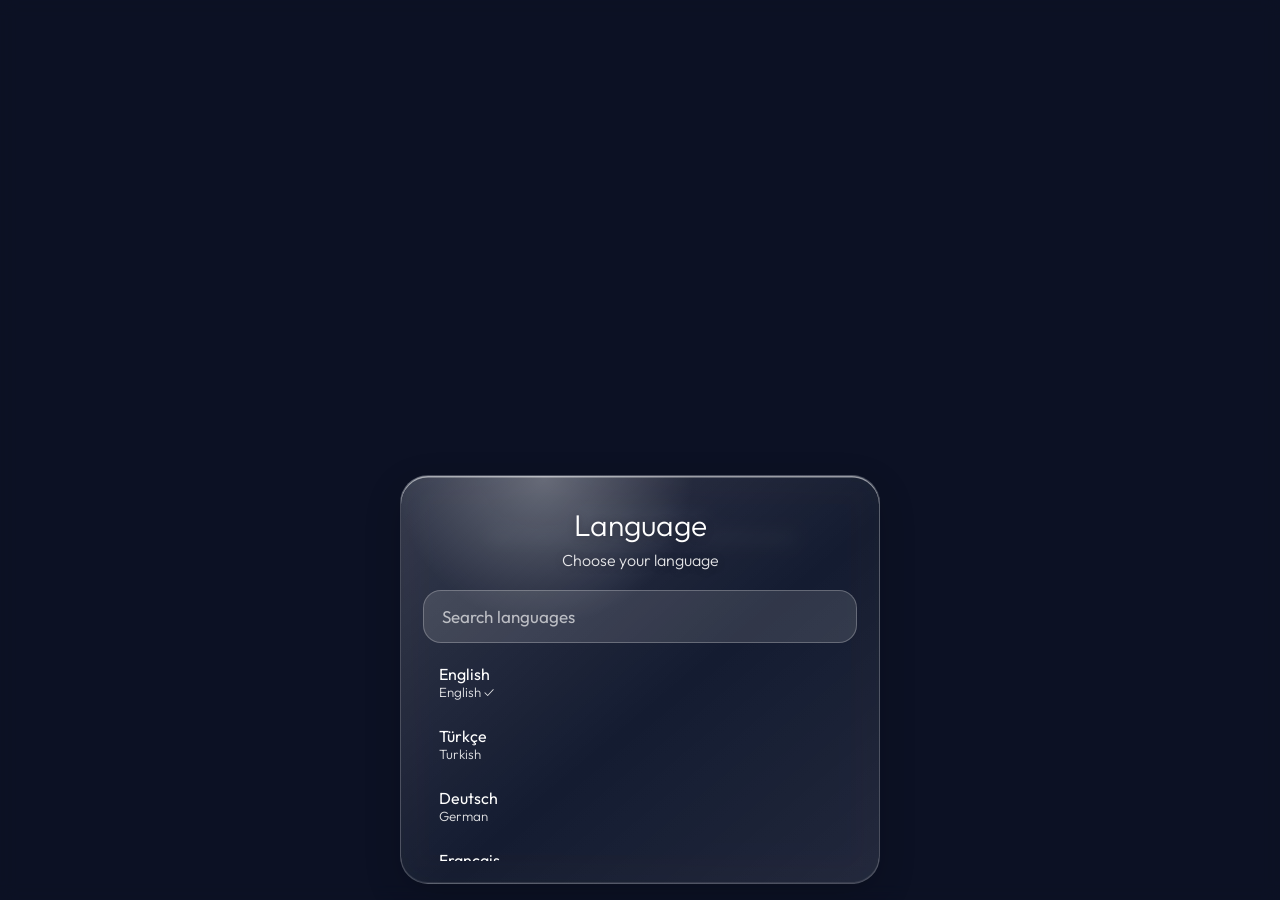
==== commit bef3fe0c: "Add files via upload" ====
--- a/index.html
+++ b/index.html
@@ -36,7 +36,7 @@
       <svg viewBox="0 0 24 24"><path d="M12 21s7-6.2 7-11.5A7 7 0 0 0 5 9.5C5 14.8 12 21 12 21z"/><circle cx="12" cy="9.5" r="2.5"/></svg>
       <span id="cityName">Weather+</span>
     </button>
-    <div class="tb"><button class="rf glass press" id="lgBtn" aria-label="Language" data-i18n-aria="language"><svg viewBox="0 0 24 24"><circle cx="12" cy="12" r="9"/><path d="M3 12h18M12 3c2.6 2.8 3.9 5.8 3.9 9s-1.3 6.2-3.9 9c-2.6-2.8-3.9-5.8-3.9-9S9.4 5.8 12 3z"/></svg></button><button class="rf glass press" id="rf" aria-label="Refresh" data-i18n-aria="refresh"><svg viewBox="0 0 24 24"><path d="M20 12a8 8 0 1 1-2.6-5.9"/><path d="M20 4v5h-5"/></svg></button></div>
+    <div class="tb"><button class="rf glass press" id="sndBtn" aria-label="Ambient sound" data-i18n-aria="sound"><svg viewBox="0 0 24 24"><path d="M4 9v6h4l5 4V5L8 9z"/><path class="w" d="M16 9a4 4 0 0 1 0 6M18.5 6.5a8 8 0 0 1 0 11"/><path class="x" d="M16 9l5 6M21 9l-5 6"/></svg></button><button class="rf glass press" id="lgBtn" aria-label="Language" data-i18n-aria="language"><svg viewBox="0 0 24 24"><circle cx="12" cy="12" r="9"/><path d="M3 12h18M12 3c2.6 2.8 3.9 5.8 3.9 9s-1.3 6.2-3.9 9c-2.6-2.8-3.9-5.8-3.9-9S9.4 5.8 12 3z"/></svg></button><button class="rf glass press" id="rf" aria-label="Refresh" data-i18n-aria="refresh"><svg viewBox="0 0 24 24"><path d="M20 12a8 8 0 1 1-2.6-5.9"/><path d="M20 4v5h-5"/></svg></button></div>
   </div>
   <div class="live rise" style="--i:1"><span id="upd">Loading…</span></div>
   <div class="dots" id="dots"></div>
@@ -75,6 +75,7 @@
 <script src="js/icons.js"></script>
 <script src="js/themes.js"></script>
 <script src="js/particles.js"></script>
+<script src="js/sound.js"></script>
 <script src="js/sync.js"></script>
 <script src="js/metric-chart.js"></script>
 <script src="js/render.js"></script>
--- a/css/style.css
+++ b/css/style.css
@@ -0,0 +1,159 @@
+/* style.css — all app styles (layout, glass cards, themes, animations) */
+@property --g0{syntax:'<color>';inherits:true;initial-value:#10172a}
+@property --g1{syntax:'<color>';inherits:true;initial-value:#10172a}
+@property --g2{syntax:'<color>';inherits:true;initial-value:#16203a}
+@property --o1{syntax:'<color>';inherits:true;initial-value:#7cc4ff}
+@property --o2{syntax:'<color>';inherits:true;initial-value:#ffd27a}
+@property --o3{syntax:'<color>';inherits:true;initial-value:#9b8cff}
+:root{--g0:#10172a;--g1:#10172a;--g2:#16203a;--o1:#7cc4ff;--o2:#ffd27a;--o3:#9b8cff;--cl:0;--ink:#fff;--ink2:rgba(255,255,255,.88);--ink3:rgba(255,255,255,.66);transition:--g0 1.4s,--g1 1.4s,--g2 1.4s,--o1 1.4s,--o2 1.4s,--o3 1.4s}
+*{box-sizing:border-box;-webkit-tap-highlight-color:transparent;margin:0}
+html,body{height:100%;background:var(--g1);color:var(--ink);font-family:'Outfit',system-ui,-apple-system,'Segoe UI',sans-serif;-webkit-font-smoothing:antialiased}
+body{overflow-x:hidden}
+button,input{font:inherit;color:inherit}
+.sky{position:fixed;inset:0;z-index:-5;background:linear-gradient(165deg,var(--g0),var(--g1) 55%,var(--g2))}
+.orbs,.clouds{position:fixed;inset:0;z-index:-4;overflow:hidden;pointer-events:none}
+.orb{position:absolute;border-radius:50%;opacity:.7;will-change:transform}
+.orb:nth-child(1){width:60vmax;height:60vmax;left:-20vmax;top:-14vmax;background:radial-gradient(circle,var(--o1),transparent 68%);animation:d1 26s ease-in-out infinite alternate}
+.orb:nth-child(2){width:44vmax;height:44vmax;right:-16vmax;top:30vh;background:radial-gradient(circle,var(--o2),transparent 68%);opacity:.45;animation:d2 32s ease-in-out infinite alternate}
+.orb:nth-child(3){width:52vmax;height:52vmax;left:10vmax;bottom:-24vmax;background:radial-gradient(circle,var(--o3),transparent 68%);opacity:.5;animation:d3 38s ease-in-out infinite alternate}
+@keyframes d1{to{transform:translate(18vmax,10vmax) scale(1.15)}}
+@keyframes d2{to{transform:translate(-22vmax,-8vmax) scale(.85)}}
+@keyframes d3{to{transform:translate(14vmax,-12vmax) scale(1.2)}}
+.clouds{z-index:-3;opacity:var(--cl);transition:opacity 1.6s}
+.clouds i{position:absolute;width:80vw;height:20vh;border-radius:50%;background:radial-gradient(ellipse,rgba(255,255,255,.3),transparent 70%);will-change:transform;animation:cd 40s linear infinite alternate}
+.clouds i:nth-child(1){top:6vh;left:-30vw}
+.clouds i:nth-child(2){top:34vh;left:30vw;animation-duration:55s;animation-direction:alternate-reverse;height:16vh}
+.clouds i:nth-child(3){top:62vh;left:-20vw;animation-duration:48s}
+@keyframes cd{to{transform:translateX(45vw)}}
+#fx{position:fixed;inset:0;width:100%;height:100%;z-index:-2;pointer-events:none}
+
+.glass{position:relative;border-radius:28px;background:linear-gradient(140deg,rgba(255,255,255,.18),rgba(255,255,255,.05) 55%,rgba(255,255,255,.1)),linear-gradient(rgba(10,22,46,.3),rgba(10,22,46,.3));text-shadow:0 1px 8px rgba(0,0,0,.3);
+-webkit-backdrop-filter:blur(18px) saturate(140%);backdrop-filter:blur(18px) saturate(140%);border:1px solid rgba(255,255,255,.2);
+box-shadow:inset 0 1.5px 0 rgba(255,255,255,.55),inset 0 -1px 0 rgba(255,255,255,.1),0 12px 36px rgba(0,0,0,.18);overflow:hidden;isolation:isolate}
+.glass::before{content:"";position:absolute;inset:0;z-index:-1;pointer-events:none;border-radius:inherit;background:radial-gradient(240px circle at var(--mx,30%) var(--my,0%),rgba(255,255,255,.28),transparent 62%)}
+.press{transition:transform .35s cubic-bezier(.2,1.2,.4,1)}
+.press:active{transform:scale(.95)}
+
+#app{max-width:520px;margin:0 auto;padding:calc(env(safe-area-inset-top,0px) + 14px) 16px calc(env(safe-area-inset-bottom,0px) + 28px);display:flex;flex-direction:column;gap:14px;min-height:100%}
+.top{display:flex;gap:10px;align-items:center;justify-content:space-between}
+.city{display:flex;align-items:center;gap:8px;padding:11px 18px;border-radius:999px;border:0;cursor:pointer;min-width:0;font-weight:500;font-size:16px}
+.city span{white-space:nowrap;overflow:hidden;text-overflow:ellipsis}
+.city svg,.rf svg{width:18px;height:18px;flex:none;stroke:currentColor;fill:none;stroke-width:2;stroke-linecap:round;stroke-linejoin:round}
+.rf{width:46px;height:46px;border-radius:50%;border:0;display:grid;place-items:center;cursor:pointer;flex:none}
+.rf.spin svg{animation:sp .9s linear infinite}
+@keyframes sp{to{transform:rotate(360deg)}}
+.live{display:flex;align-items:center;gap:7px;justify-content:center;font-size:13px;color:var(--ink2);font-weight:300}
+.live i{width:7px;height:7px;border-radius:50%;background:#5dff9d;animation:pl 2s infinite}
+@keyframes pl{0%{box-shadow:0 0 0 0 rgba(93,255,157,.7)}70%,100%{box-shadow:0 0 0 9px rgba(93,255,157,0)}}
+
+.hero{text-align:center;padding:0 0 8px}
+.hero .ic{width:150px;height:150px;margin:0 auto;filter:drop-shadow(0 16px 24px rgba(0,0,0,.22));animation:fl 7s ease-in-out infinite}
+@keyframes fl{50%{transform:translateY(-9px)}}
+.temp{font-size:118px;font-weight:200;line-height:.95;letter-spacing:-6px;margin-left:16px;text-shadow:0 6px 40px rgba(0,0,0,.18)}
+.temp sup{font-size:50px;font-weight:300;letter-spacing:0;vertical-align:top;position:relative;top:10px}
+.cond{font-size:22px;font-weight:400;margin-top:6px}
+.hl{color:var(--ink2);font-weight:300;margin-top:4px;font-size:17px}
+
+.ic{display:block}
+.ic .rays{animation:sp 28s linear infinite}
+.ic .cl{animation:dr 7s ease-in-out infinite alternate}
+.ic .rn{animation:fall 1.1s linear infinite}
+.ic .sn{animation:fall 2.4s linear infinite}
+.ic .bl{animation:bl 3s steps(1) infinite}
+@keyframes dr{to{transform:translateX(3px)}}
+@keyframes fall{0%{transform:translateY(-5px);opacity:0}30%{opacity:1}100%{transform:translateY(9px);opacity:0}}
+@keyframes bl{0%,88%{opacity:1}90%,94%{opacity:.25}}
+.h .ic *,.d .ic *{animation:none!important}
+
+.card{padding:16px 0 14px}
+.card h3,.t h4{font-size:12.5px;font-weight:500;color:var(--ink2);text-transform:uppercase;letter-spacing:.6px}
+.card h3{padding:0 20px 10px}
+.hours{display:flex;gap:4px;overflow-x:auto;padding:0 12px 4px;scrollbar-width:none}
+.hours::-webkit-scrollbar{display:none}
+.h{flex:none;width:60px;padding:12px 0;border-radius:22px;text-align:center;display:flex;flex-direction:column;align-items:center;gap:5px}
+.h.now{background:rgba(255,255,255,.22);box-shadow:inset 0 1px 0 rgba(255,255,255,.5)}
+.h b{font-weight:400;font-size:14px;color:var(--ink2)}
+.h.now b{color:#fff}
+.h .ic{width:38px;height:38px}
+.h span{font-size:18px;font-weight:500}
+.h small{font-size:11px;color:#a8e4ff;height:13px}
+.nodata{padding:6px 20px;color:var(--ink2);font-weight:300;font-size:14px}
+.days{padding:0 20px}
+.d{display:grid;grid-template-columns:82px 36px 30px 1fr 30px;align-items:center;gap:8px;padding:9px 0}
+.d+.d{border-top:1px solid rgba(255,255,255,.14)}
+.d b{font-weight:400}
+.d .ic{width:36px;height:36px}
+.d .lo{color:var(--ink2);text-align:right}
+.d .hi{font-weight:500}
+.bar{height:6px;border-radius:9px;background:rgba(255,255,255,.18);position:relative}
+.bar i{position:absolute;top:0;bottom:0;border-radius:9px;background:linear-gradient(90deg,#8fe3ff,#ffd877,#ff9a6b)}
+.bar u{position:absolute;top:50%;width:10px;height:10px;margin:-5px 0 0 -5px;border-radius:50%;background:#fff;box-shadow:0 0 0 2px rgba(0,0,0,.25)}
+.rainp{display:block;font-size:11px;color:#a8e4ff;line-height:1}
+.grid{display:grid;grid-template-columns:1fr 1fr;gap:12px}
+.t{padding:16px 18px;min-height:136px;display:flex;flex-direction:column;justify-content:space-between;gap:8px}
+.t strong{font-size:34px;font-weight:300;letter-spacing:-1px;line-height:1}
+.t strong em{font-size:15px;font-style:normal;color:var(--ink2);margin-left:3px;letter-spacing:0}
+.t p{font-size:13px;color:var(--ink2);font-weight:300;line-height:1.3}
+.t .row{display:flex;justify-content:space-between;align-items:center}
+.cmp{width:46px;height:46px;border-radius:50%;border:1.5px solid rgba(255,255,255,.35);display:grid;place-items:center;flex:none}
+.cmp svg{width:24px;height:24px;transition:transform 1s cubic-bezier(.2,1.4,.4,1)}
+.sc{height:6px;border-radius:9px;position:relative;background:linear-gradient(90deg,#6dd36d,#ffd84d,#ff9a3d,#ff5a5a,#b05aff)}
+.sc u{position:absolute;top:50%;width:12px;height:12px;margin:-6px 0 0 -6px;border-radius:50%;background:#fff;box-shadow:0 0 0 2px rgba(0,0,0,.3)}
+.sun2{display:flex;justify-content:space-between;align-items:flex-end;font-size:26px;font-weight:300;line-height:1.1}.sun2 p{flex:1;text-align:center;padding-bottom:3px}.t.wide{grid-column:1/-1;gap:6px}.arc{display:block;width:100%;height:auto;margin:4px 0 2px}.arc .rays{animation:sp 28s linear infinite}.pl2{animation:pl2 3s ease-in-out infinite alternate}@keyframes pl2{from{opacity:.5}to{opacity:1}}.tw{animation:tw 3s ease-in-out infinite alternate}@keyframes tw{from{opacity:.2}to{opacity:1}}.sun2 small{display:block;font-size:11px;color:var(--ink2);font-weight:400}.sun2 b{font-weight:500;font-size:14px}.rainalert{display:inline-flex;align-items:center;gap:8px;margin-top:14px;padding:9px 16px;border-radius:999px;background:rgba(255,255,255,.16);border:1px solid rgba(255,255,255,.22);font-size:14px;-webkit-backdrop-filter:blur(14px);backdrop-filter:blur(14px)}.rainalert[hidden]{display:none}.h.dayb b{color:#fff;font-weight:600}
+.sun2 small{display:block;font-size:11px;color:var(--ink2);font-weight:400}
+.foot{text-align:center;font-size:12px;color:var(--ink3);margin-top:4px}
+.foot a{color:inherit}
+
+#setup,#lang{position:fixed;inset:0;z-index:20;display:flex;visibility:hidden;opacity:0;transition:opacity .35s ease,visibility 0s linear .35s;align-items:flex-end;justify-content:center;padding:16px calc(16px) calc(env(safe-area-inset-bottom,0px) + 16px);background:rgba(8,12,28,.4);-webkit-backdrop-filter:blur(8px);backdrop-filter:blur(8px)}
+#setup.on,#lang.on{visibility:visible;opacity:1;transition:opacity .35s ease}
+.sheet{width:100%;max-width:480px;padding:30px 22px 22px;transform:translateY(70px) scale(.96);opacity:0;transition:transform .55s cubic-bezier(.2,1.1,.3,1),opacity .4s ease}
+#setup.on .sheet,#lang.on .sheet{transform:none;opacity:1}
+.sheet .ic{width:80px;height:80px;margin:0 auto 8px}
+.sheet h1{font-size:30px;font-weight:300;text-align:center}
+.sheet .sub{text-align:center;color:var(--ink2);font-weight:300;margin:6px 0 20px}
+.btn{width:100%;padding:16px;border-radius:20px;border:0;font-weight:500;font-size:17px;cursor:pointer;background:linear-gradient(140deg,#fff,rgba(255,255,255,.75));color:#17325a;box-shadow:0 10px 24px rgba(0,0,0,.2)}
+.or{text-align:center;color:var(--ink3);font-size:13px;margin:14px 0}
+.inp{width:100%;padding:15px 18px;border-radius:18px;border:1px solid rgba(255,255,255,.25);background:rgba(255,255,255,.12);outline:none;font-size:17px}
+.inp::placeholder{color:var(--ink3)}
+.sg{margin-top:8px;max-height:210px;overflow:auto}
+.sg button{display:block;width:100%;text-align:left;padding:13px 16px;border:0;background:none;border-radius:14px;cursor:pointer;font-size:16px}
+.sg button:active{background:rgba(255,255,255,.16)}
+.sg small{display:block;color:var(--ink2);font-weight:300}
+.msg{min-height:20px;text-align:center;font-size:13px;color:#ffd3b0;margin-top:10px}
+.close{display:block;margin:12px auto 0;background:none;border:0;color:var(--ink2);cursor:pointer;padding:6px 12px}
+#toast{position:fixed;left:50%;bottom:calc(env(safe-area-inset-bottom,0px) + 22px);transform:translate(-50%,120px);padding:12px 20px;border-radius:999px;font-size:14px;z-index:30;transition:transform .5s cubic-bezier(.2,1.2,.4,1);white-space:nowrap}
+#toast.on{transform:translate(-50%,0)}
+
+.tb{display:flex;gap:8px}
+.inst{margin:2px 0 12px;padding:12px 22px;border-radius:999px;border:1px solid rgba(255,255,255,.3);background:rgba(255,255,255,.16);font-size:15px;cursor:pointer}.inst[hidden]{display:none}
+.mr{display:flex;justify-content:flex-end;padding:2px 14px 0}.more{width:30px;height:30px;border-radius:50%;border:0;background:rgba(255,255,255,.14);display:grid;place-items:center;cursor:pointer}.more svg{width:16px;height:16px;stroke:#fff;fill:none;stroke-width:2.4;stroke-linecap:round;stroke-linejoin:round;transition:transform .35s}.more.open svg{transform:rotate(180deg)}
+.t{touch-action:manipulation;-webkit-user-select:none;user-select:none}
+.t .xc,.t .chart{display:none}
+.t.x{grid-column:1/-1;min-height:0;animation:xin .45s cubic-bezier(.2,1,.3,1)}
+.t.x>*:not(h4):not(.xc):not(.chart){display:none}
+.t.x .xc{display:grid;place-items:center}
+.t.x .chart{display:flex}
+.t.x h4::after{content:" · " var(--hx,"");text-transform:none;letter-spacing:0}
+@keyframes xin{from{opacity:.5;transform:scaleX(.55)}}
+.xc{position:absolute;top:10px;right:10px;width:32px;height:32px;border-radius:50%;border:0;background:rgba(255,255,255,.2);cursor:pointer;z-index:2}
+.xc svg{width:14px;height:14px;stroke:#fff;stroke-width:2.6;stroke-linecap:round;fill:none}
+.chart{gap:2px;overflow-x:auto;margin:6px -8px 0;padding-bottom:2px;scrollbar-width:none}.chart::-webkit-scrollbar{display:none}
+.mc{flex:none;width:46px;padding:8px 0;border-radius:16px;text-align:center;display:flex;flex-direction:column;align-items:center;gap:4px}
+.mc:first-child{background:rgba(255,255,255,.18)}
+.mc b{font-weight:400;font-size:12.5px;color:var(--ink2)}.mc .mv{font-size:15px;font-weight:500}
+.mb{height:72px;width:10px;border-radius:9px;background:rgba(255,255,255,.16);position:relative;overflow:hidden;margin-top:2px}
+.mb i{position:absolute;left:0;right:0;bottom:0;border-radius:9px}
+.mc svg{width:14px;height:14px}
+.dots{display:flex;gap:0;justify-content:center;margin:-10px 0 -6px}
+.dots i{box-sizing:content-box;width:7px;height:7px;border:7px solid transparent;border-radius:50%;background:rgba(255,255,255,.35);background-clip:padding-box;transition:width .35s,background .35s,opacity .35s;cursor:pointer}
+.dots i.on{width:20px;border-radius:12px;background:#fff;background-clip:padding-box}
+.dots i.em{opacity:.4}
+.hero{touch-action:pan-y}
+#app>*{transition:filter .35s ease}
+.ld #app>:not(.top):not(.dots){filter:blur(7px) opacity(.5)}
+.rise{opacity:0;transform:translateY(26px) scale(.97)}
+.go .rise{animation:rs .9s cubic-bezier(.2,1,.3,1) forwards;animation-delay:calc(var(--i)*90ms)}
+@keyframes rs{to{opacity:1;transform:none}}
+@media (prefers-reduced-motion:reduce){*{animation:none!important;transition:none!important}.rise{opacity:1;transform:none}}
+@media (max-width:380px){.temp{font-size:96px}.d{grid-template-columns:72px 32px 28px 1fr 28px}}
+.foot .ai{margin-top:6px;font-size:11px;opacity:.8}.foot .ai a{color:inherit}
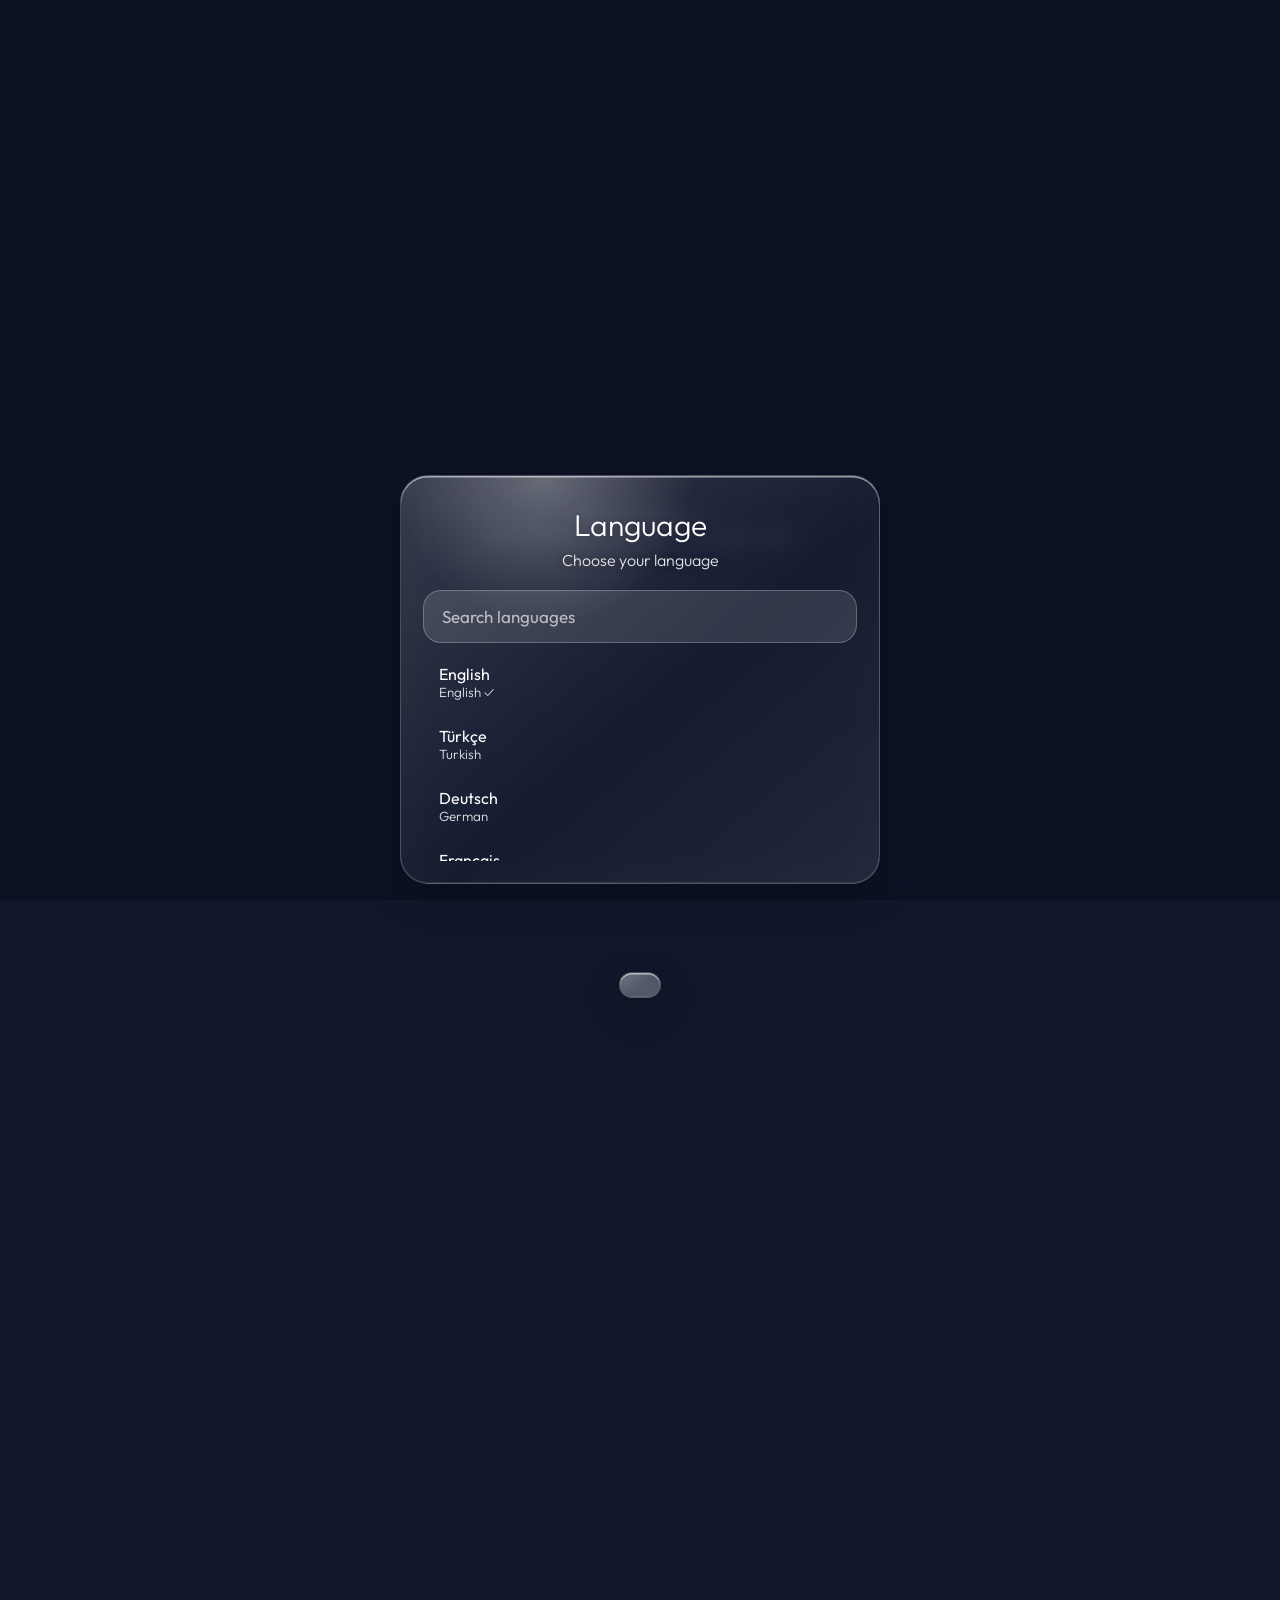
==== commit 0c7cb9ab: "Add files via upload" ====
--- a/index.html
+++ b/index.html
@@ -15,7 +15,8 @@
 <link rel="apple-touch-icon" href="images/apple-touch-icon.png">
 <link rel="preconnect" href="https://fonts.googleapis.com">
 <link rel="preconnect" href="https://fonts.gstatic.com" crossorigin>
-<link href="https://fonts.googleapis.com/css2?family=Outfit:wght@200;300;400;500;600&display=swap" rel="stylesheet">
+<link href="https://fonts.googleapis.com/css2?family=Outfit:wght@200;300;400;500;600&display=swap" rel="stylesheet" media="print" onload="this.media='all'"><!-- non-blocking: the app never waits for Google Fonts -->
+<noscript><link href="https://fonts.googleapis.com/css2?family=Outfit:wght@200;300;400;500;600&display=swap" rel="stylesheet"></noscript>
 <link rel="stylesheet" href="css/style.css">
 </head>
 <body>
@@ -36,7 +37,7 @@
       <svg viewBox="0 0 24 24"><path d="M12 21s7-6.2 7-11.5A7 7 0 0 0 5 9.5C5 14.8 12 21 12 21z"/><circle cx="12" cy="9.5" r="2.5"/></svg>
       <span id="cityName">Weather+</span>
     </button>
-    <div class="tb"><button class="rf glass press" id="sndBtn" aria-label="Ambient sound" data-i18n-aria="sound"><svg viewBox="0 0 24 24"><path d="M4 9v6h4l5 4V5L8 9z"/><path class="w" d="M16 9a4 4 0 0 1 0 6M18.5 6.5a8 8 0 0 1 0 11"/><path class="x" d="M16 9l5 6M21 9l-5 6"/></svg></button><button class="rf glass press" id="lgBtn" aria-label="Language" data-i18n-aria="language"><svg viewBox="0 0 24 24"><circle cx="12" cy="12" r="9"/><path d="M3 12h18M12 3c2.6 2.8 3.9 5.8 3.9 9s-1.3 6.2-3.9 9c-2.6-2.8-3.9-5.8-3.9-9S9.4 5.8 12 3z"/></svg></button><button class="rf glass press" id="rf" aria-label="Refresh" data-i18n-aria="refresh"><svg viewBox="0 0 24 24"><path d="M20 12a8 8 0 1 1-2.6-5.9"/><path d="M20 4v5h-5"/></svg></button></div>
+    <div class="tb"><button class="rf glass press" id="sndBtn" aria-label="Ambient sound" data-i18n-aria="sound"><svg viewBox="0 0 24 24"><path d="M4 9v6h4l5 4V5L8 9z"/><path class="w" d="M16 9a4 4 0 0 1 0 6M18.5 6.5a8 8 0 0 1 0 11"/><path class="x" d="M16 9l5 6M21 9l-5 6"/></svg></button><button class="rf glass press" id="setBtn" aria-label="Settings" data-i18n-aria="set.title"><svg viewBox="0 0 24 24"><path d="M4 7h9M17 7h3M4 17h3M11 17h9"/><circle cx="15" cy="7" r="2"/><circle cx="9" cy="17" r="2"/></svg></button><button class="rf glass press" id="rf" aria-label="Refresh" data-i18n-aria="refresh"><svg viewBox="0 0 24 24"><path d="M20 12a8 8 0 1 1-2.6-5.9"/><path d="M20 4v5h-5"/></svg></button></div>
   </div>
   <div class="live rise" style="--i:1"><span id="upd">Loading…</span></div>
   <div class="dots" id="dots"></div>
@@ -47,8 +48,8 @@
     <div class="hl" id="hl">&nbsp;</div>
     <div class="rainalert" id="rain" hidden></div>
   </section>
-  <section class="glass card rise" style="--i:3"><h3 data-i18n="hourly">Hourly forecast</h3><div class="hours" id="hours"></div></section>
-  <section class="glass card rise" style="--i:4"><h3 id="dayT">7-day forecast</h3><div class="days" id="days"></div><div class="mr"><button class="more press" id="more" aria-label="Show more days" data-i18n-aria="moreDays"><svg viewBox="0 0 24 24"><path d="M6 9l6 6 6-6"/></svg></button></div></section>
+  <section class="glass card rise" style="--i:3" id="secHourly"><h3 data-i18n="hourly">Hourly forecast</h3><div class="hours" id="hours"></div></section>
+  <section class="glass card rise" style="--i:4" id="secDays"><h3 id="dayT">7-day forecast</h3><div class="days" id="days"></div><div class="mr"><button class="more press" id="more" aria-label="Show more days" data-i18n-aria="moreDays"><svg viewBox="0 0 24 24"><path d="M6 9l6 6 6-6"/></svg></button></div></section>
   <section class="grid rise" style="--i:5" id="tiles"></section>
   <div class="foot"><button class="inst press" id="inst" hidden data-i18n="install">Install as app</button><br><span data-i18n="dataBy">Data:</span> <a href="https://open-meteo.com/" target="_blank" rel="noopener">Open-Meteo.com</a><div class="ai"><span data-i18n="aiNote">Made with generative AI (Claude Sonnet 5.5)</span> · <a href="https://creativecommons.org/licenses/by-nc-sa/4.0/" target="_blank" rel="noopener">CC BY-NC-SA 4.0</a></div></div>
 </main>
@@ -68,6 +69,34 @@
   </div>
 </div>
 <div id="lang"><div class="sheet glass"><h1 data-i18n="language">Language</h1><p class="sub" data-i18n="langSub">Choose your language</p><input class="inp" id="lq" data-i18n-ph="langSearch" placeholder="Search languages" autocomplete="off"><div class="sg" id="lg"></div><button class="close" id="lClose" style="display:none" data-i18n="cancel">Cancel</button></div></div>
+<div id="settings"><div class="sheet glass set">
+  <h1 data-i18n="set.title">Settings</h1>
+  <div class="grp"><h5 data-i18n="sound">Ambient sound</h5>
+    <div class="sr"><span data-i18n="set.play">Play ambient sound</span><label class="sw"><input type="checkbox" id="setSound"><i></i></label></div>
+    <div class="sr"><span data-i18n="set.volume">Volume</span><input type="range" id="setVol" min="0" max="100"></div>
+  </div>
+  <div class="grp"><h5 data-i18n="set.display">Display</h5>
+    <div class="sr"><span data-i18n="set.temp">Temperature</span><div class="seg" id="segTemp"><button data-v="c">°C</button><button data-v="f">°F</button></div></div>
+    <div class="sr"><span data-i18n="set.wind">Wind speed</span><div class="seg" id="segWind"><button data-v="kmh">km/h</button><button data-v="mph">mph</button><button data-v="ms">m/s</button></div></div>
+    <div class="sr"><span data-i18n="set.fx">Background effects</span><label class="sw"><input type="checkbox" id="setFx"><i></i></label></div>
+  </div>
+  <div class="grp"><h5 data-i18n="set.layout">Layout</h5>
+    <button class="sr btnrow" id="setLayout"><span data-i18n="set.customize">Customize layout</span><em>›</em></button>
+    <button class="sr btnrow" id="setLang"><span data-i18n="language">Language</span><em id="setLangName"></em></button>
+  </div>
+  <div class="grp"><h5 data-i18n="set.about">About</h5>
+    <p class="abt">Weather+ <b id="appVer"></b><br><a href="https://github.com/BatuhanGns/WeatherPlus" target="_blank" rel="noopener" data-i18n="set.src">Source code</a> · <a href="https://github.com/BatuhanGns/WeatherPlus/blob/main/CREDITS.md" target="_blank" rel="noopener" data-i18n="set.credits">Credits</a> · <a href="https://creativecommons.org/licenses/by-nc-sa/4.0/" target="_blank" rel="noopener" data-i18n="set.license">License</a></p>
+  </div>
+  <button class="close" id="setClose" data-i18n="set.done">Done</button>
+</div></div>
+<div id="layout"><div class="sheet glass set">
+  <h1 data-i18n="set.customize">Customize layout</h1>
+  <p class="sub" data-i18n="lay.hint">Show or hide blocks and use the arrows to reorder them.</p>
+  <div class="grp"><h5 data-i18n="lay.sections">Sections</h5><div id="layS"></div></div>
+  <div class="grp"><h5 data-i18n="lay.tiles">Detail tiles</h5><div id="layT"></div></div>
+  <button class="btn press" id="layDone" data-i18n="set.done" style="margin-top:16px">Done</button>
+  <button class="close" id="layReset" data-i18n="lay.reset">Reset to default</button>
+</div></div>
 <div id="toast" class="glass"></div>
 
 <script src="js/core.js"></script>
@@ -81,6 +110,7 @@
 <script src="js/render.js"></script>
 <script src="js/lifecycle.js"></script>
 <script src="js/cities.js"></script>
+<script src="js/settings.js"></script>
 <script src="js/i18n.js"></script>
 <script src="js/app.js"></script>
 </body>
--- a/css/style.css
+++ b/css/style.css
@@ -157,3 +157,5 @@
 @media (prefers-reduced-motion:reduce){*{animation:none!important;transition:none!important}.rise{opacity:1;transform:none}}
 @media (max-width:380px){.temp{font-size:96px}.d{grid-template-columns:72px 32px 28px 1fr 28px}}
 .foot .ai{margin-top:6px;font-size:11px;opacity:.8}.foot .ai a{color:inherit}
+
+#sndBtn .x{display:none}#sndBtn.off .x{display:block}#sndBtn.off .w{display:none}
